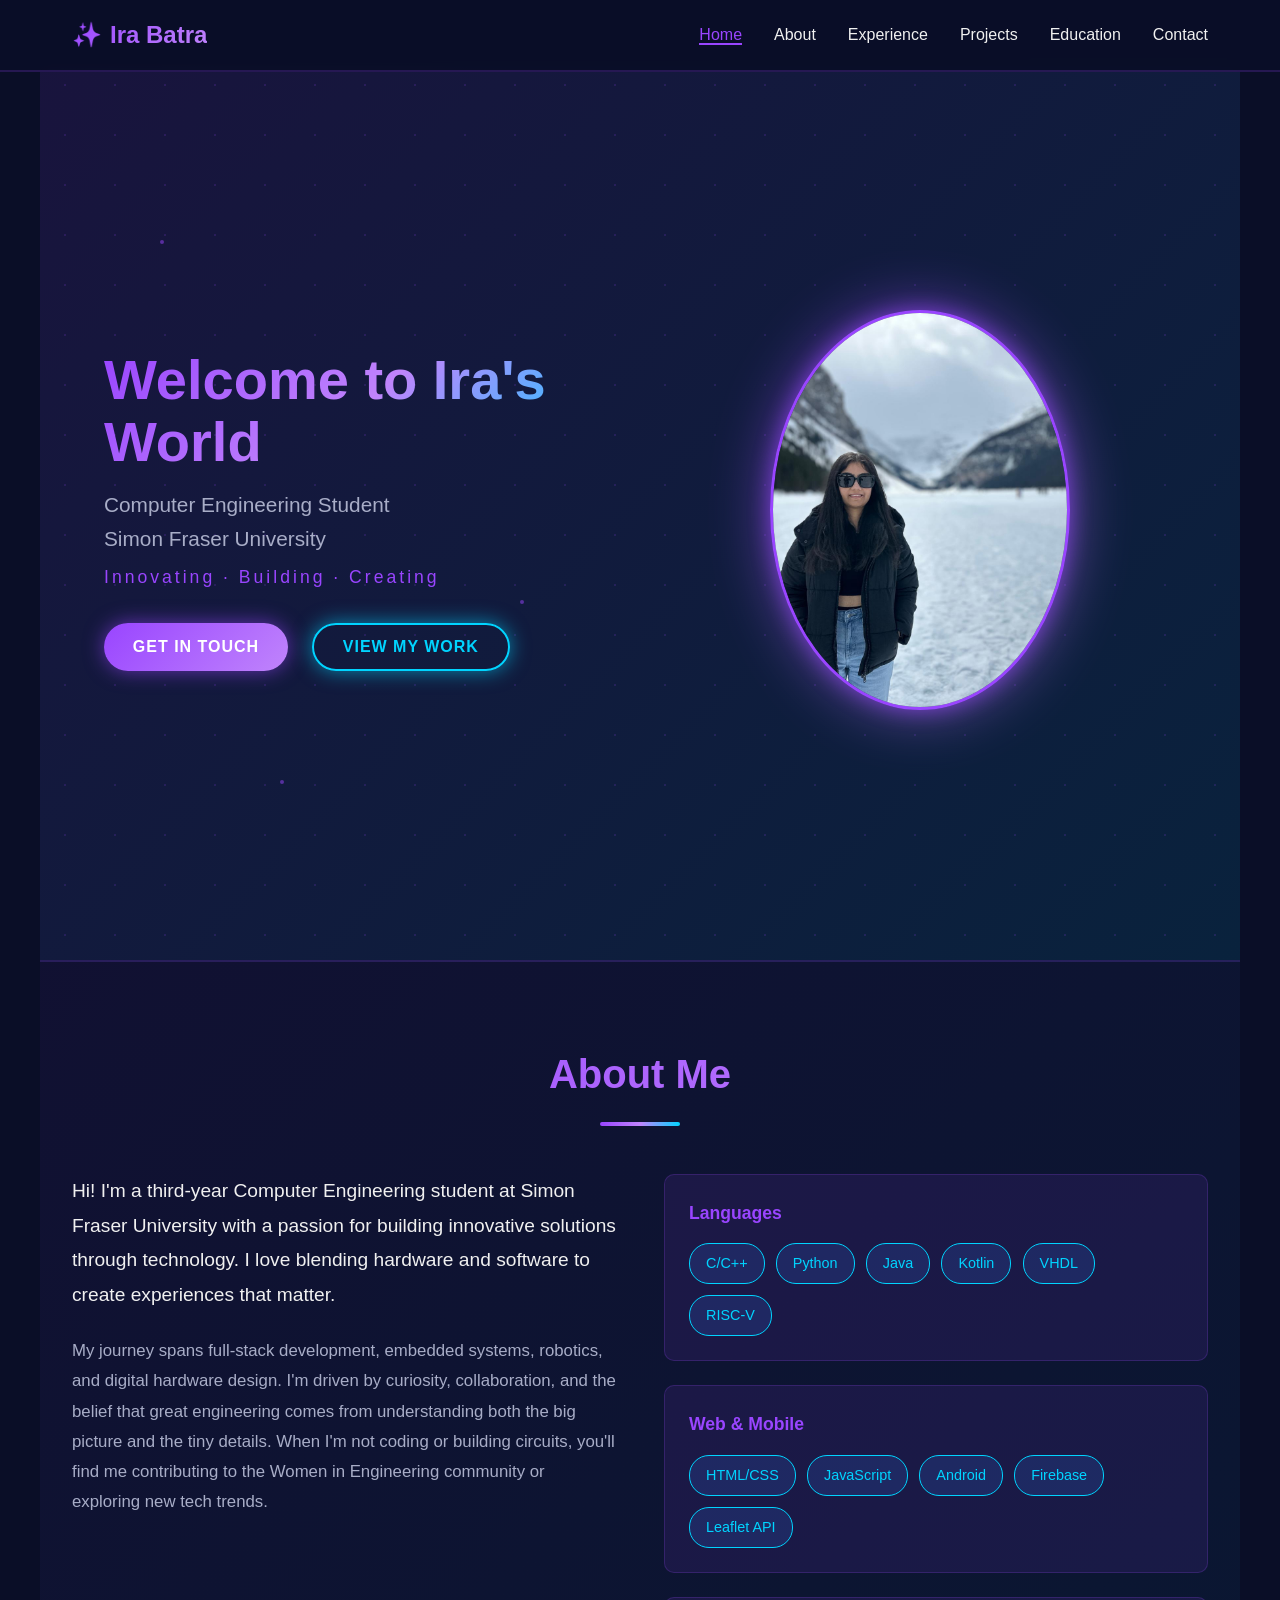
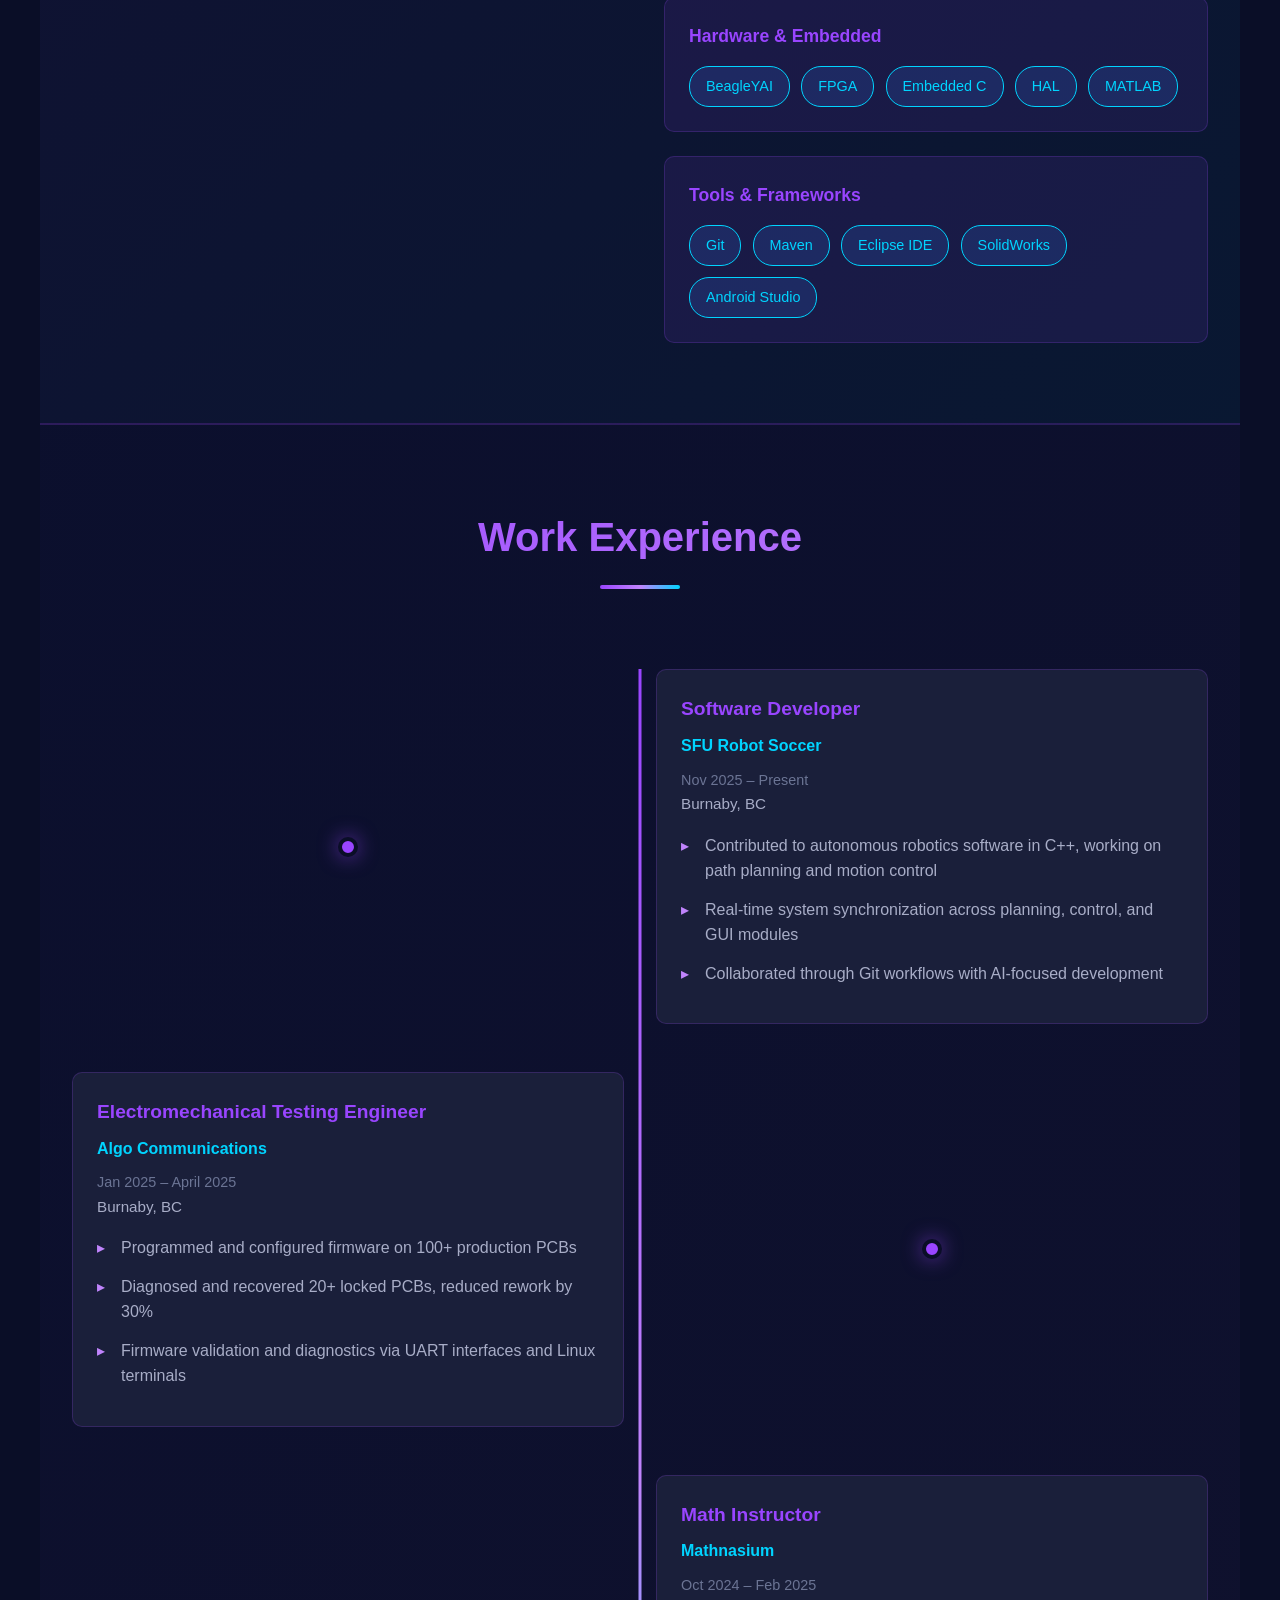
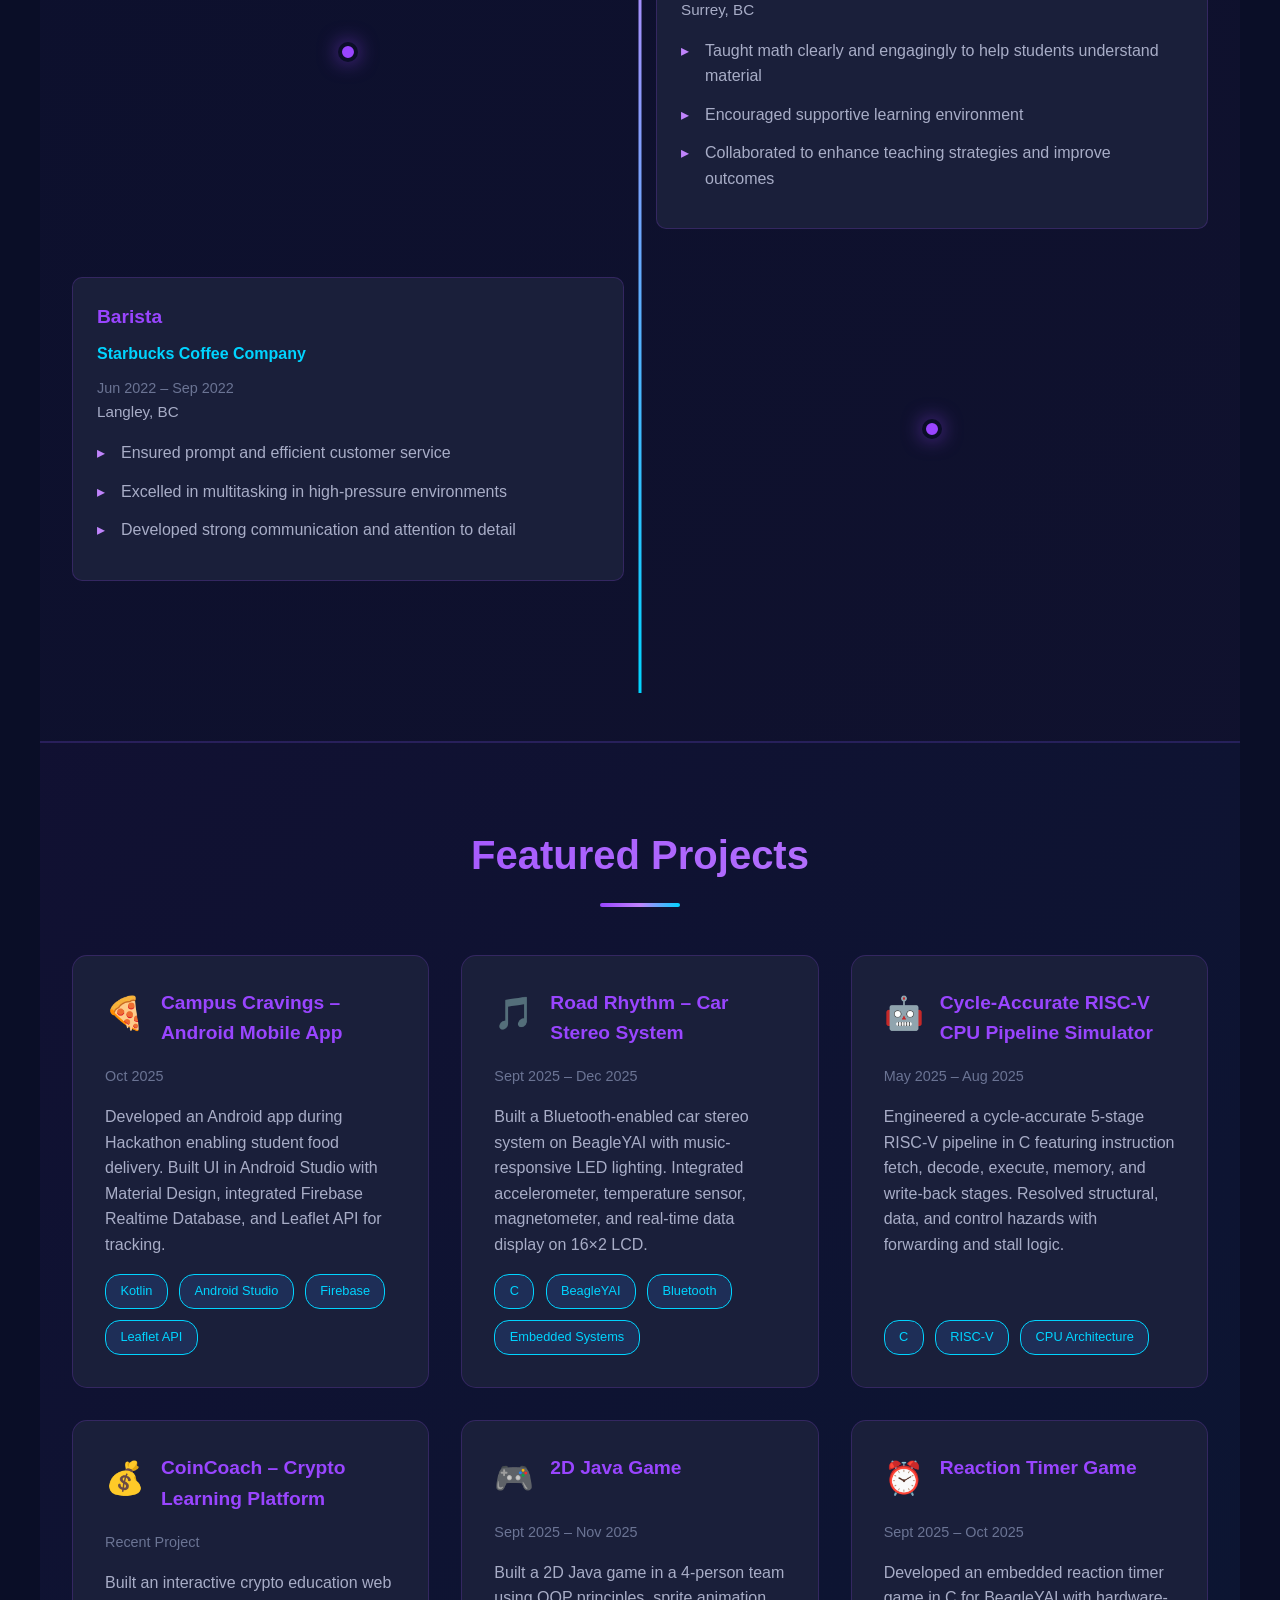
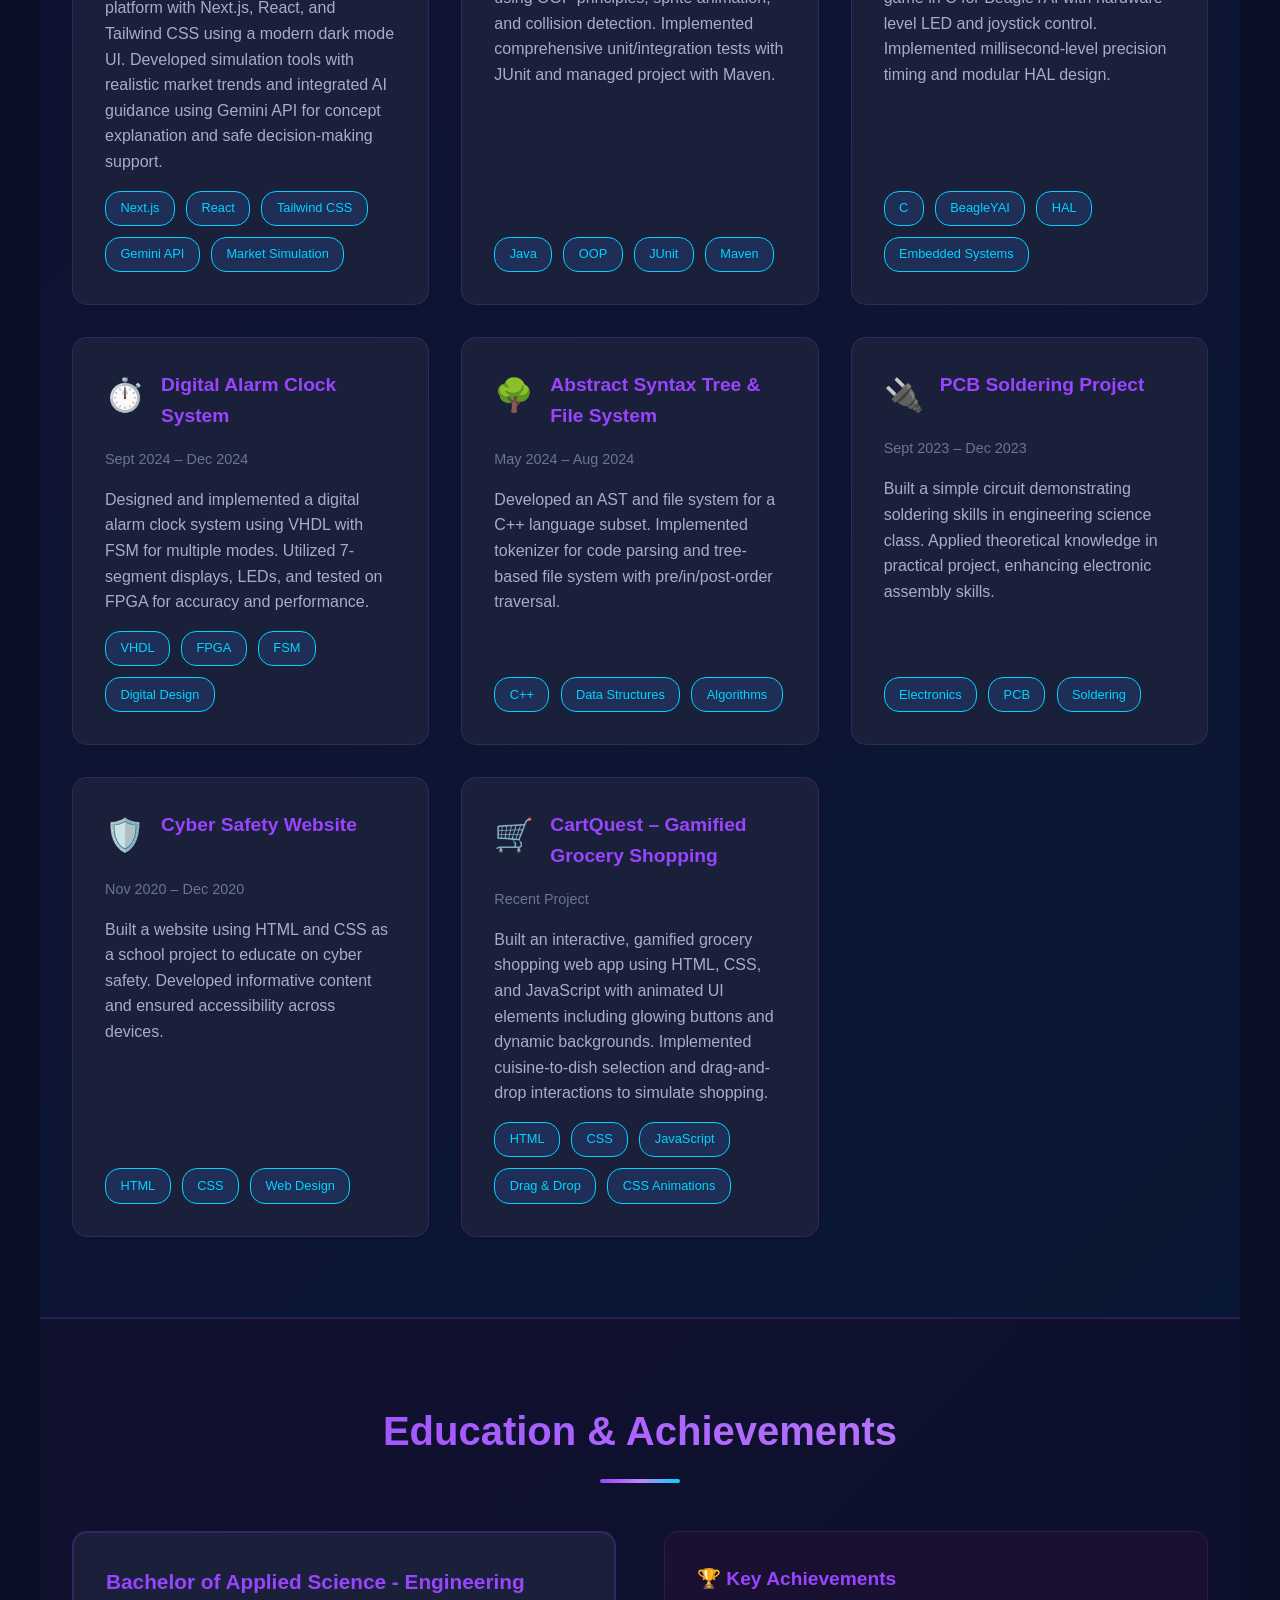
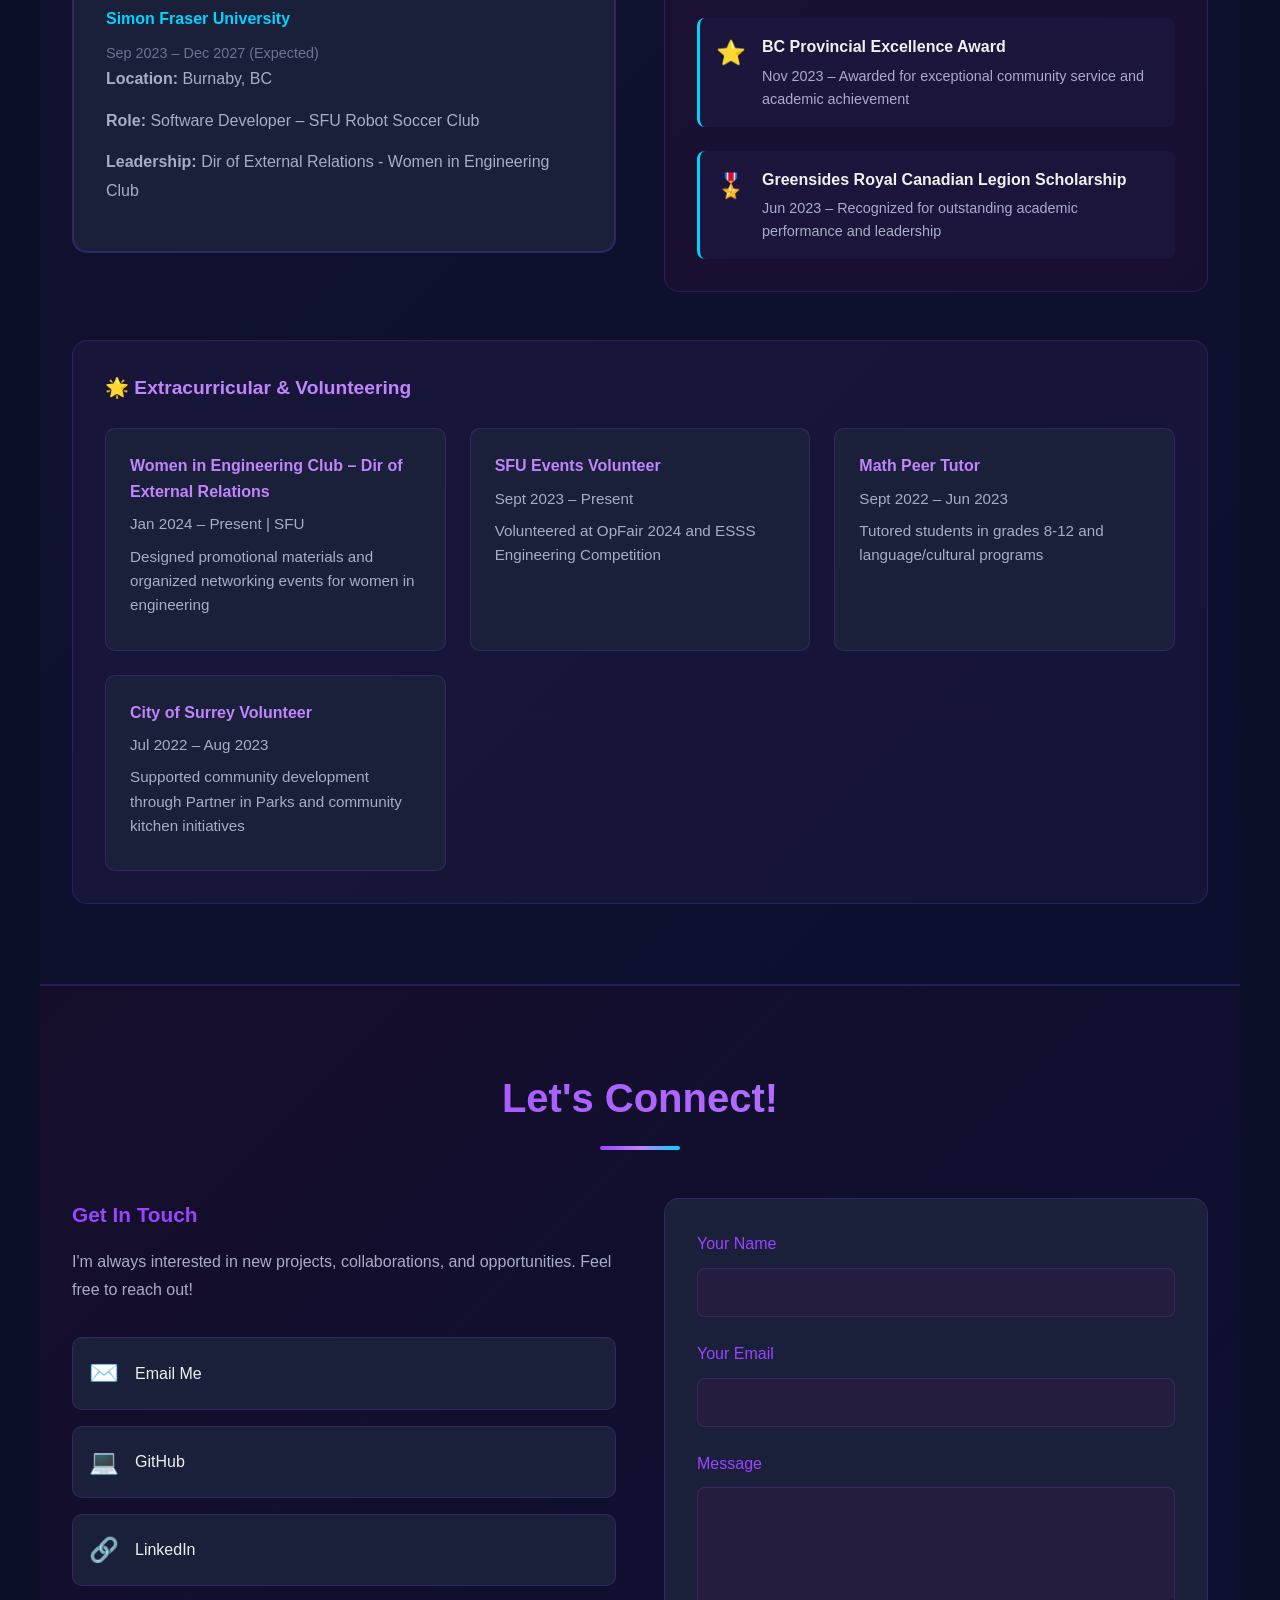
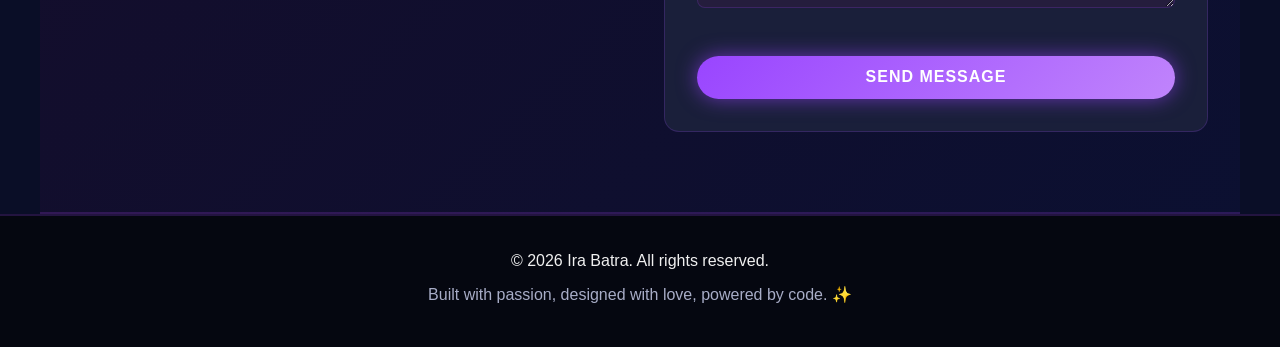
==== index.html @ 1ba850aa "updated website" ====
<!DOCTYPE html>
<html lang="en">
<head>
    <meta charset="UTF-8">
    <meta name="viewport" content="width=device-width, initial-scale=1.0">
    <title>Ira Batra - Computer Engineering Student</title>
    <link rel="stylesheet" href="css/style.css">
</head>
<body>
    <!-- Navigation -->
    <nav class="navbar">
        <div class="nav-container">
            <div class="nav-logo">
                <span class="logo-icon">✨</span>
                <span class="logo-text">Ira Batra</span>
            </div>
            <ul class="nav-menu">
                <li><a href="#home" class="nav-link">Home</a></li>
                <li><a href="#about" class="nav-link">About</a></li>
                <li><a href="#experience" class="nav-link">Experience</a></li>
                <li><a href="#projects" class="nav-link">Projects</a></li>
                <li><a href="#education" class="nav-link">Education</a></li>
                <li><a href="#contact" class="nav-link">Contact</a></li>
            </ul>
            <div class="hamburger">
                <span></span>
                <span></span>
                <span></span>
            </div>
        </div>
    </nav>

    <!-- Hero Section -->
    <section id="home" class="hero">
        <div class="hero-content">
            <div class="hero-text">
                <h1 class="glitch" data-text="">Welcome to Ira's World</h1>
                <p class="tagline">Computer Engineering Student <br>
                    Simon Fraser University
                </p>
                <p class="subtitle">Innovating · Building · Creating</p>
                <div class="hero-buttons">
                    <button class="btn btn-primary" onclick="document.getElementById('contact').scrollIntoView({behavior: 'smooth'})">
                        Get In Touch
                    </button>
                    <button class="btn btn-secondary" onclick="document.getElementById('projects').scrollIntoView({behavior: 'smooth'})">
                        View My Work
                    </button>
                </div>
            </div>
            <div class="hero-visual">
                <div class="profile-container">
                    <div class="profile-glow"></div>
                    <img src="profile.jpeg" alt="Ira's Profile" class="profile-pic">
                </div>
            </div>
        </div>
        <div class="floating-particles">
            <div class="particle"></div>
            <div class="particle"></div>
            <div class="particle"></div>
            <div class="particle"></div>
            <div class="particle"></div>
        </div>
    </section>

    <!-- About Section -->
    <section id="about" class="about">
        <div class="section-header">
            <h2>About Me</h2>
            <div class="header-line"></div>
        </div>
        <div class="about-content">
            <div class="about-text">
                <p class="about-intro">
                    Hi! I'm a third-year Computer Engineering student at Simon Fraser University with a passion for building innovative solutions through technology. I love blending hardware and software to create experiences that matter.
                </p>
                <p>
                    My journey spans full-stack development, embedded systems, robotics, and digital hardware design. I'm driven by curiosity, collaboration, and the belief that great engineering comes from understanding both the big picture and the tiny details. When I'm not coding or building circuits, you'll find me contributing to the Women in Engineering community or exploring new tech trends.
                </p>
            </div>
            <div class="skills-grid">
                <div class="skill-category">
                    <h3>Languages</h3>
                    <div class="skill-tags">
                        <span class="skill-tag">C/C++</span>
                        <span class="skill-tag">Python</span>
                        <span class="skill-tag">Java</span>
                        <span class="skill-tag">Kotlin</span>
                        <span class="skill-tag">VHDL</span>
                        <span class="skill-tag">RISC-V</span>
                    </div>
                </div>
                <div class="skill-category">
                    <h3>Web & Mobile</h3>
                    <div class="skill-tags">
                        <span class="skill-tag">HTML/CSS</span>
                        <span class="skill-tag">JavaScript</span>
                        <span class="skill-tag">Android</span>
                        <span class="skill-tag">Firebase</span>
                        <span class="skill-tag">Leaflet API</span>
                    </div>
                </div>
                <div class="skill-category">
                    <h3>Hardware & Embedded</h3>
                    <div class="skill-tags">
                        <span class="skill-tag">BeagleYAI</span>
                        <span class="skill-tag">FPGA</span>
                        <span class="skill-tag">Embedded C</span>
                        <span class="skill-tag">HAL</span>
                        <span class="skill-tag">MATLAB</span>
                    </div>
                </div>
                <div class="skill-category">
                    <h3>Tools & Frameworks</h3>
                    <div class="skill-tags">
                        <span class="skill-tag">Git</span>
                        <span class="skill-tag">Maven</span>
                        <span class="skill-tag">Eclipse IDE</span>
                        <span class="skill-tag">SolidWorks</span>
                        <span class="skill-tag">Android Studio</span>
                    </div>
                </div>
            </div>
        </div>
    </section>

    <!-- Experience Section -->
    <section id="experience" class="experience">
        <div class="section-header">
            <h2>Work Experience</h2>
            <div class="header-line"></div>
        </div>
        <div class="experience-timeline">
            <div class="timeline-item" data-year="2025">
                <div class="timeline-dot"></div>
                <div class="experience-card">
                    <div class="card-header">
                        <h3>Software Developer</h3>
                        <p class="company">SFU Robot Soccer</p>
                        <span class="date">Nov 2025 – Present</span>
                    </div>
                    <p class="location">Burnaby, BC</p>
                    <ul class="highlights">
                        <li>Contributed to autonomous robotics software in C++, working on path planning and motion control</li>
                        <li>Real-time system synchronization across planning, control, and GUI modules</li>
                        <li>Collaborated through Git workflows with AI-focused development</li>
                    </ul>
                </div>
            </div>

            <div class="timeline-item" data-year="2025">
                <div class="timeline-dot"></div>
                <div class="experience-card">
                    <div class="card-header">
                        <h3>Electromechanical Testing Engineer</h3>
                        <p class="company">Algo Communications</p>
                        <span class="date">Jan 2025 – April 2025</span>
                    </div>
                    <p class="location">Burnaby, BC</p>
                    <ul class="highlights">
                        <li>Programmed and configured firmware on 100+ production PCBs</li>
                        <li>Diagnosed and recovered 20+ locked PCBs, reduced rework by 30%</li>
                        <li>Firmware validation and diagnostics via UART interfaces and Linux terminals</li>
                    </ul>
                </div>
            </div>

            <div class="timeline-item" data-year="2024">
                <div class="timeline-dot"></div>
                <div class="experience-card">
                    <div class="card-header">
                        <h3>Math Instructor</h3>
                        <p class="company">Mathnasium</p>
                        <span class="date">Oct 2024 – Feb 2025</span>
                    </div>
                    <p class="location">Surrey, BC</p>
                    <ul class="highlights">
                        <li>Taught math clearly and engagingly to help students understand material</li>
                        <li>Encouraged supportive learning environment</li>
                        <li>Collaborated to enhance teaching strategies and improve outcomes</li>
                    </ul>
                </div>
            </div>

            <div class="timeline-item" data-year="2022">
                <div class="timeline-dot"></div>
                <div class="experience-card">
                    <div class="card-header">
                        <h3>Barista</h3>
                        <p class="company">Starbucks Coffee Company</p>
                        <span class="date">Jun 2022 – Sep 2022</span>
                    </div>
                    <p class="location">Langley, BC</p>
                    <ul class="highlights">
                        <li>Ensured prompt and efficient customer service</li>
                        <li>Excelled in multitasking in high-pressure environments</li>
                        <li>Developed strong communication and attention to detail</li>
                    </ul>
                </div>
            </div>
        </div>
    </section>

    <!-- Projects Section -->
    <section id="projects" class="projects">
        <div class="section-header">
            <h2>Featured Projects</h2>
            <div class="header-line"></div>
        </div>
        <div class="projects-grid">
              <div class="project-card">
                <div class="project-header">
                    <span class="project-icon">🍕</span>
                    <h3>Campus Cravings – Android Mobile App</h3>
                </div>
                <p class="project-date">Oct 2025</p>
                <p class="project-description">
                    Developed an Android app during Hackathon enabling student food delivery. Built UI in Android Studio with Material Design, integrated Firebase Realtime Database, and Leaflet API for tracking.
                </p>
                <div class="tech-stack">
                    <span>Kotlin</span>
                    <span>Android Studio</span>
                    <span>Firebase</span>
                    <span>Leaflet API</span>
                </div>
            </div>
             <div class="project-card">
                <div class="project-header">
                    <span class="project-icon">🎵</span>
                    <h3>Road Rhythm – Car Stereo System</h3>
                </div>
                <p class="project-date">Sept 2025 – Dec 2025</p>
                <p class="project-description">
                    Built a Bluetooth-enabled car stereo system on BeagleYAI with music-responsive LED lighting. Integrated accelerometer, temperature sensor, magnetometer, and real-time data display on 16×2 LCD.
                </p>
                <div class="tech-stack">
                    <span>C</span>
                    <span>BeagleYAI</span>
                    <span>Bluetooth</span>
                    <span>Embedded Systems</span>
                </div>
            </div>

            <div class="project-card">
                <div class="project-header">
                    <span class="project-icon">🤖</span>
                    <h3>Cycle-Accurate RISC-V CPU Pipeline Simulator</h3>
                </div>
                <p class="project-date">May 2025 – Aug 2025</p>
                <p class="project-description">
                    Engineered a cycle-accurate 5-stage RISC-V pipeline in C featuring instruction fetch, decode, execute, memory, and write-back stages. Resolved structural, data, and control hazards with forwarding and stall logic.
                </p>
                <div class="tech-stack">
                    <span>C</span>
                    <span>RISC-V</span>
                    <span>CPU Architecture</span>
                </div>
            </div>
            <div class="project-card">
                <div class="project-header">
                    <span class="project-icon">💰</span>
                    <h3>CoinCoach – Crypto Learning Platform</h3>
                </div>
                <p class="project-date">Recent Project</p>
                <p class="project-description">
                    Built an interactive crypto education web platform with Next.js, React, and Tailwind CSS using a modern dark mode UI. Developed simulation tools with realistic market trends and integrated AI guidance using Gemini API for concept explanation and safe decision-making support.
                </p>
                <div class="tech-stack">
                    <span>Next.js</span>
                    <span>React</span>
                    <span>Tailwind CSS</span>
                    <span>Gemini API</span>
                    <span>Market Simulation</span>
                </div>
            </div>

            <div class="project-card">
                <div class="project-header">
                    <span class="project-icon">🎮</span>
                    <h3>2D Java Game</h3>
                </div>
                <p class="project-date">Sept 2025 – Nov 2025</p>
                <p class="project-description">
                    Built a 2D Java game in a 4-person team using OOP principles, sprite animation, and collision detection. Implemented comprehensive unit/integration tests with JUnit and managed project with Maven.
                </p>
                <div class="tech-stack">
                    <span>Java</span>
                    <span>OOP</span>
                    <span>JUnit</span>
                    <span>Maven</span>
                </div>
            </div>

           

          

            <div class="project-card">
                <div class="project-header">
                    <span class="project-icon">⏰</span>
                    <h3>Reaction Timer Game</h3>
                </div>
                <p class="project-date">Sept 2025 – Oct 2025</p>
                <p class="project-description">
                    Developed an embedded reaction timer game in C for BeagleYAI with hardware-level LED and joystick control. Implemented millisecond-level precision timing and modular HAL design.
                </p>
                <div class="tech-stack">
                    <span>C</span>
                    <span>BeagleYAI</span>
                    <span>HAL</span>
                    <span>Embedded Systems</span>
                </div>
            </div>

            <div class="project-card">
                <div class="project-header">
                    <span class="project-icon">⏱️</span>
                    <h3>Digital Alarm Clock System</h3>
                </div>
                <p class="project-date">Sept 2024 – Dec 2024</p>
                <p class="project-description">
                    Designed and implemented a digital alarm clock system using VHDL with FSM for multiple modes. Utilized 7-segment displays, LEDs, and tested on FPGA for accuracy and performance.
                </p>
                <div class="tech-stack">
                    <span>VHDL</span>
                    <span>FPGA</span>
                    <span>FSM</span>
                    <span>Digital Design</span>
                </div>
            </div>

            <div class="project-card">
                <div class="project-header">
                    <span class="project-icon">🌳</span>
                    <h3>Abstract Syntax Tree & File System</h3>
                </div>
                <p class="project-date">May 2024 – Aug 2024</p>
                <p class="project-description">
                    Developed an AST and file system for a C++ language subset. Implemented tokenizer for code parsing and tree-based file system with pre/in/post-order traversal.
                </p>
                <div class="tech-stack">
                    <span>C++</span>
                    <span>Data Structures</span>
                    <span>Algorithms</span>
                </div>
            </div>

            <div class="project-card">
                <div class="project-header">
                    <span class="project-icon">🔌</span>
                    <h3>PCB Soldering Project</h3>
                </div>
                <p class="project-date">Sept 2023 – Dec 2023</p>
                <p class="project-description">
                    Built a simple circuit demonstrating soldering skills in engineering science class. Applied theoretical knowledge in practical project, enhancing electronic assembly skills.
                </p>
                <div class="tech-stack">
                    <span>Electronics</span>
                    <span>PCB</span>
                    <span>Soldering</span>
                </div>
            </div>

            <div class="project-card">
                <div class="project-header">
                    <span class="project-icon">🛡️</span>
                    <h3>Cyber Safety Website</h3>
                </div>
                <p class="project-date">Nov 2020 – Dec 2020</p>
                <p class="project-description">
                    Built a website using HTML and CSS as a school project to educate on cyber safety. Developed informative content and ensured accessibility across devices.
                </p>
                <div class="tech-stack">
                    <span>HTML</span>
                    <span>CSS</span>
                    <span>Web Design</span>
                </div>
            </div>

            

            <div class="project-card">
                <div class="project-header">
                    <span class="project-icon">🛒</span>
                    <h3>CartQuest – Gamified Grocery Shopping</h3>
                </div>
                <p class="project-date">Recent Project</p>
                <p class="project-description">
                    Built an interactive, gamified grocery shopping web app using HTML, CSS, and JavaScript with animated UI elements including glowing buttons and dynamic backgrounds. Implemented cuisine-to-dish selection and drag-and-drop interactions to simulate shopping.
                </p>
                <div class="tech-stack">
                    <span>HTML</span>
                    <span>CSS</span>
                    <span>JavaScript</span>
                    <span>Drag & Drop</span>
                    <span>CSS Animations</span>
                </div>
            </div>
        </div>
    </section>

    <!-- Education Section -->
    <section id="education" class="education">
        <div class="section-header">
            <h2>Education & Achievements</h2>
            <div class="header-line"></div>
        </div>
        <div class="education-container">
            <div class="education-main">
                <div class="education-card active">
                    <div class="edu-header">
                        <h3>Bachelor of Applied Science - Engineering</h3>
                        <p class="edu-school">Simon Fraser University</p>
                        <span class="edu-date">Sep 2023 – Dec 2027 (Expected)</span>
                    </div>
                    <div class="edu-details">
                        <p><strong>Location:</strong> Burnaby, BC</p>
                        <p><strong>Role:</strong> Software Developer – SFU Robot Soccer Club</p>
                        <p><strong>Leadership:</strong> Dir of External Relations - Women in Engineering Club</p>
                    </div>
                </div>
            </div>

            <div class="achievements">
                <h3>🏆 Key Achievements</h3>
                <div class="achievement-list">
                    <div class="achievement-item">
                        <span class="achievement-icon">⭐</span>
                        <div>
                            <h4>BC Provincial Excellence Award</h4>
                            <p>Nov 2023 – Awarded for exceptional community service and academic achievement</p>
                        </div>
                    </div>
                    <div class="achievement-item">
                        <span class="achievement-icon">🎖️</span>
                        <div>
                            <h4>Greensides Royal Canadian Legion Scholarship</h4>
                            <p>Jun 2023 – Recognized for outstanding academic performance and leadership</p>
                        </div>
                    </div>
                </div>
            </div>

            <div class="extracurricular">
                <h3>🌟 Extracurricular & Volunteering</h3>
                <div class="extracurricular-list">
                    <div class="extracurricular-item">
                        <h4>Women in Engineering Club – Dir of External Relations</h4>
                        <p>Jan 2024 – Present | SFU</p>
                        <p class="small-text">Designed promotional materials and organized networking events for women in engineering</p>
                    </div>
                    <div class="extracurricular-item">
                        <h4>SFU Events Volunteer</h4>
                        <p>Sept 2023 – Present</p>
                        <p class="small-text">Volunteered at OpFair 2024 and ESSS Engineering Competition</p>
                    </div>
                    <div class="extracurricular-item">
                        <h4>Math Peer Tutor</h4>
                        <p>Sept 2022 – Jun 2023</p>
                        <p class="small-text">Tutored students in grades 8-12 and language/cultural programs</p>
                    </div>
                    <div class="extracurricular-item">
                        <h4>City of Surrey Volunteer</h4>
                        <p>Jul 2022 – Aug 2023</p>
                        <p class="small-text">Supported community development through Partner in Parks and community kitchen initiatives</p>
                    </div>
                </div>
            </div>
        </div>
    </section>

    <!-- Contact Section -->
    <section id="contact" class="contact">
        <div class="section-header">
            <h2>Let's Connect!</h2>
            <div class="header-line"></div>
        </div>
        <div class="contact-container">
            <div class="contact-info">
                <h3>Get In Touch</h3>
                <p>I'm always interested in new projects, collaborations, and opportunities. Feel free to reach out!</p>
                <div class="contact-links-group">
                    <a href="mailto:your.email@example.com" class="contact-link">
                        <span class="link-icon">✉️</span>
                        <span>Email Me</span>
                    </a>
                    <a href="https://github.com" target="_blank" class="contact-link">
                        <span class="link-icon">💻</span>
                        <span>GitHub</span>
                    </a>
                    <a href="https://linkedin.com" target="_blank" class="contact-link">
                        <span class="link-icon">🔗</span>
                        <span>LinkedIn</span>
                    </a>
                </div>
            </div>

            <form class="contact-form" id="contactForm">
                <div class="form-group">
                    <label for="name">Your Name</label>
                    <input type="text" id="name" name="name" required>
                    <div class="input-glow"></div>
                </div>

                <div class="form-group">
                    <label for="email">Your Email</label>
                    <input type="email" id="email" name="email" required>
                    <div class="input-glow"></div>
                </div>

                <div class="form-group">
                    <label for="message">Message</label>
                    <textarea id="message" name="message" rows="5" required></textarea>
                    <div class="input-glow"></div>
                </div>

                <button type="submit" class="btn btn-primary btn-submit">Send Message</button>
            </form>
        </div>
    </section>

    <!-- Footer -->
    <footer class="footer">
        <div class="footer-content">
            <p>&copy; 2026 Ira Batra. All rights reserved.</p>
            <p>Built with passion, designed with love, powered by code. ✨</p>
        </div>
    </footer>

    <!-- Scroll to Top Button -->
    <button class="scroll-to-top" onclick="scrollToTop()">↑</button>

    <script src="js/script.js"></script>
</body>
</html>
---- css/style.css ----
:root {
    --primary-color: #9945ff;
    --secondary-color: #7c3aed;
    --tertiary-color: #00d4ff;
    --accent-pink: #9945ff;
    --accent-purple: #c084fc;
    --accent-blue: #00d4ff;
    --dark-bg: #0a0e27;
    --darker-bg: #050710;
    --card-bg: #1a1f3a;
    --text-primary: #f0f0f0;
    --text-secondary: #a8adc7;
    --text-muted: #6b7494;
    --border-color: rgba(153, 69, 255, 0.2);
    --glow-pink: 0 0 20px rgba(153, 69, 255, 0.6);
    --glow-purple: 0 0 20px rgba(192, 132, 252, 0.5);
    --glow-blue: 0 0 20px rgba(0, 212, 255, 0.6);
    --transition: all 0.3s cubic-bezier(0.4, 0, 0.2, 1);
}

* {
    margin: 0;
    padding: 0;
    box-sizing: border-box;
}

html {
    scroll-behavior: smooth;
}

body {
    font-family: 'Segoe UI', Tahoma, Geneva, Verdana, sans-serif;
    background: var(--dark-bg);
    color: var(--text-primary);
    line-height: 1.6;
    overflow-x: hidden;
}

/* ==================== NAVBAR ==================== */
.navbar {
    position: fixed;
    top: 0;
    width: 100%;
    background: rgba(10, 14, 39, 0.95);
    backdrop-filter: blur(10px);
    border-bottom: 2px solid var(--border-color);
    z-index: 1000;
    padding: 1rem 0;
}

.nav-container {
    max-width: 1200px;
    margin: 0 auto;
    display: flex;
    justify-content: space-between;
    align-items: center;
    padding: 0 2rem;
}

.nav-logo {
    display: flex;
    align-items: center;
    gap: 0.5rem;
    font-size: 1.5rem;
    font-weight: bold;
    background: linear-gradient(135deg, var(--accent-pink), var(--accent-purple));
    -webkit-background-clip: text;
    -webkit-text-fill-color: transparent;
    background-clip: text;
}

.logo-icon {
    display: inline-block;
    animation: rotate 3s linear infinite;
}

.nav-menu {
    display: flex;
    list-style: none;
    gap: 2rem;
}

.nav-link {
    color: var(--text-primary);
    text-decoration: none;
    font-weight: 500;
    position: relative;
    transition: var(--transition);
}

.nav-link::after {
    content: '';
    position: absolute;
    bottom: -5px;
    left: 0;
    width: 0;
    height: 2px;
    background: linear-gradient(90deg, var(--accent-pink), var(--accent-purple));
    transition: var(--transition);
}

.nav-link:hover::after {
    width: 100%;
}

.nav-link:hover {
    color: var(--accent-pink);
}

.hamburger {
    display: none;
    flex-direction: column;
    cursor: pointer;
    gap: 0.5rem;
}

.hamburger span {
    width: 25px;
    height: 3px;
    background: var(--accent-pink);
    border-radius: 2px;
    transition: var(--transition);
}

/* ==================== HERO SECTION ==================== */
.hero {
    min-height: 100vh;
    display: flex;
    align-items: center;
    justify-content: center;
    margin-top: 60px;
    position: relative;
    overflow: hidden;
    background: linear-gradient(135deg, rgba(153, 69, 255, 0.1), rgba(0, 212, 255, 0.1));
}

.hero::before {
    content: '';
    position: absolute;
    width: 200%;
    height: 200%;
    background: radial-gradient(circle, rgba(153, 69, 255, 0.15) 1px, transparent 1px);
    background-size: 50px 50px;
    animation: moveBackground 20s linear infinite;
    pointer-events: none;
}

@keyframes moveBackground {
    0% { transform: translate(0, 0); }
    100% { transform: translate(50px, 50px); }
}

.hero-content {
    display: grid;
    grid-template-columns: 1fr 1fr;
    gap: 3rem;
    align-items: center;
    max-width: 1200px;
    margin: 0 auto;
    padding: 0 2rem;
    position: relative;
    z-index: 1;
}

.hero-text h1 {
    font-size: 3.5rem;
    font-weight: 900;
    margin-bottom: 1rem;
    background: linear-gradient(135deg, var(--accent-pink), var(--accent-purple), var(--accent-blue));
    -webkit-background-clip: text;
    -webkit-text-fill-color: transparent;
    background-clip: text;
    line-height: 1.1;
}

.tagline {
    font-size: 1.3rem;
    color: var(--text-secondary);
    margin-bottom: 0.5rem;
    font-weight: 500;
}

.subtitle {
    font-size: 1.1rem;
    color: var(--accent-pink);
    letter-spacing: 3px;
    margin-bottom: 2rem;
}

.hero-buttons {
    display: flex;
    gap: 1.5rem;
    flex-wrap: wrap;
}

.profile-container {
    position: relative;
    width: 300px;
    height: 400px;
    margin: 0 auto;
}

.profile-glow {
    position: absolute;
    width: 100%;
    height: 100%;
    background: linear-gradient(135deg, var(--accent-pink), var(--accent-purple));
    border-radius: 50%;
    filter: blur(30px);
    opacity: 0.6;
    animation: glow-pulse 3s ease-in-out infinite;
    z-index: -1;
}

@keyframes glow-pulse {
    0%, 100% { transform: scale(1); opacity: 0.6; }
    50% { transform: scale(1.1); opacity: 0.8; }
}

.profile-pic {
    width: 100%;
    height: 100%;
    object-fit: cover;
    border-radius: 50%;
    border: 3px solid var(--accent-pink);
    box-shadow: var(--glow-pink);
    transition: var(--transition);
}

.profile-pic:hover {
    border-color: var(--accent-purple);
    box-shadow: var(--glow-purple);
    transform: scale(1.05);
}

.floating-particles {
    position: absolute;
    width: 100%;
    height: 100%;
    pointer-events: none;
}

.particle {
    position: absolute;
    width: 4px;
    height: 4px;
    background: var(--accent-pink);
    border-radius: 50%;
    animation: float 15s infinite;
    opacity: 0.5;
}

.particle:nth-child(1) { top: 20%; left: 10%; animation-delay: 0s; }
.particle:nth-child(2) { top: 50%; left: 80%; animation-delay: 2s; }
.particle:nth-child(3) { top: 80%; left: 20%; animation-delay: 4s; }
.particle:nth-child(4) { top: 30%; left: 70%; animation-delay: 6s; }
.particle:nth-child(5) { top: 60%; left: 40%; animation-delay: 8s; }

@keyframes float {
    0%, 100% { transform: translateY(0) translateX(0); opacity: 0.5; }
    25% { transform: translateY(-30px) translateX(20px); opacity: 0.8; }
    50% { transform: translateY(-60px) translateX(-20px); opacity: 0.5; }
    75% { transform: translateY(-30px) translateX(30px); opacity: 0.8; }
}

/* ==================== BUTTONS ==================== */
.btn {
    padding: 0.8rem 1.8rem;
    border: none;
    border-radius: 50px;
    font-weight: 600;
    font-size: 1rem;
    cursor: pointer;
    transition: var(--transition);
    position: relative;
    overflow: hidden;
    text-transform: uppercase;
    letter-spacing: 1px;
}

.btn-primary {
    background: linear-gradient(135deg, var(--accent-pink), var(--accent-purple));
    color: white;
    box-shadow: var(--glow-pink);
}

.btn-primary:hover {
    transform: translateY(-3px);
    box-shadow: var(--glow-pink), 0 10px 30px rgba(255, 0, 110, 0.4);
}

.btn-secondary {
    background: transparent;
    color: var(--accent-blue);
    border: 2px solid var(--accent-blue);
    box-shadow: var(--glow-blue);
}

.btn-secondary:hover {
    background: rgba(58, 134, 255, 0.1);
    transform: translateY(-3px);
}

.btn-submit {
    width: 100%;
    margin-top: 1rem;
}

/* ==================== GLITCH EFFECT ==================== */
.glitch {
    position: relative;
    display: inline-block;
}

.glitch::before,
.glitch::after {
    content: attr(data-text);
    position: absolute;
    left: 0;
    top: 0;
    width: 100%;
    height: 100%;
}

.glitch::before {
    animation: glitch 2s infinite;
    color: var(--accent-blue);
    z-index: -1;
    text-shadow: -2px 0 var(--accent-pink);
}

.glitch::after {
    animation: glitch 2s infinite reverse;
    color: var(--accent-purple);
    z-index: -2;
    text-shadow: 2px 0 var(--accent-blue);
}

@keyframes glitch {
    0% { clip-path: inset(0 0 0 0); }
    20% { clip-path: inset(10% 0 60% 0); }
    40% { clip-path: inset(40% 0 10% 0); }
    60% { clip-path: inset(20% 0 40% 0); }
    80% { clip-path: inset(50% 0 20% 0); }
    100% { clip-path: inset(0 0 0 0); }
}

/* ==================== SECTIONS ==================== */
section {
    padding: 5rem 2rem;
    max-width: 1200px;
    margin: 0 auto;
}

.section-header {
    text-align: center;
    margin-bottom: 3rem;
}

.section-header h2 {
    font-size: 2.5rem;
    background: linear-gradient(135deg, var(--accent-pink), var(--accent-purple));
    -webkit-background-clip: text;
    -webkit-text-fill-color: transparent;
    background-clip: text;
    margin-bottom: 1rem;
}

.header-line {
    width: 80px;
    height: 4px;
    background: linear-gradient(90deg, var(--accent-pink), var(--accent-purple), var(--accent-blue));
    margin: 0 auto;
    border-radius: 2px;
    animation: expandLine 0.8s ease-out;
}

@keyframes expandLine {
    from { width: 0; }
    to { width: 80px; }
}

/* ==================== ABOUT SECTION ==================== */
.about {
    background: linear-gradient(135deg, rgba(153, 69, 255, 0.05), rgba(0, 212, 255, 0.05));
    border-top: 2px solid var(--border-color);
    border-bottom: 2px solid var(--border-color);
}

.about-content {
    display: grid;
    grid-template-columns: 1fr 1fr;
    gap: 3rem;
    align-items: start;
}

.about-text {
    color: var(--text-secondary);
    font-size: 1.05rem;
    line-height: 1.8;
}

.about-intro {
    font-size: 1.2rem;
    color: var(--text-primary);
    margin-bottom: 1.5rem;
    font-weight: 500;
}

.skills-grid {
    display: grid;
    gap: 1.5rem;
}

.skill-category {
    padding: 1.5rem;
    background: rgba(153, 69, 255, 0.1);
    border: 1px solid var(--border-color);
    border-radius: 10px;
    transition: var(--transition);
}

.skill-category:hover {
    background: rgba(153, 69, 255, 0.2);
    border-color: var(--accent-pink);
    box-shadow: var(--glow-pink);
}

.skill-category h3 {
    color: var(--accent-pink);
    margin-bottom: 1rem;
    font-size: 1.1rem;
}

.skill-tags {
    display: flex;
    flex-wrap: wrap;
    gap: 0.7rem;
}

.skill-tag {
    display: inline-block;
    padding: 0.5rem 1rem;
    background: rgba(58, 134, 255, 0.15);
    border: 1px solid var(--accent-blue);
    color: var(--accent-blue);
    border-radius: 20px;
    font-size: 0.9rem;
    transition: var(--transition);
}

.skill-tag:hover {
    background: rgba(58, 134, 255, 0.3);
    box-shadow: var(--glow-blue);
    transform: translateY(-2px);
}

/* ==================== EXPERIENCE SECTION ==================== */
.experience {
    background: linear-gradient(135deg, rgba(51, 56, 236, 0.03), rgba(195, 125, 255, 0.03));
}

.experience-timeline {
    position: relative;
    padding: 2rem 0;
}

.experience-timeline::before {
    content: '';
    position: absolute;
    left: 50%;
    transform: translateX(-50%);
    width: 3px;
    height: 100%;
    background: linear-gradient(180deg, var(--accent-pink), var(--accent-purple), var(--accent-blue));
}

.timeline-item {
    margin-bottom: 3rem;
    display: grid;
    grid-template-columns: 1fr 1fr;
    gap: 2rem;
    align-items: center;
}

.timeline-item:nth-child(even) {
    direction: rtl;
}

.timeline-item:nth-child(even) .experience-card {
    direction: ltr;
}

.timeline-dot {
    width: 20px;
    height: 20px;
    background: var(--accent-pink);
    border: 4px solid var(--dark-bg);
    border-radius: 50%;
    margin: 0 auto;
    box-shadow: var(--glow-pink);
    transition: var(--transition);
}

.timeline-item:hover .timeline-dot {
    width: 28px;
    height: 28px;
    box-shadow: var(--glow-pink), 0 0 30px rgba(153, 69, 255, 0.6);
}

.experience-card {
    padding: 1.5rem;
    background: var(--card-bg);
    border: 1px solid var(--border-color);
    border-radius: 10px;
    transition: var(--transition);
}

.experience-card:hover {
    border-color: var(--accent-pink);
    box-shadow: var(--glow-pink);
    transform: translateY(-5px);
}

.card-header h3 {
    color: var(--accent-pink);
    font-size: 1.2rem;
    margin-bottom: 0.5rem;
}

.company {
    color: var(--accent-blue);
    font-weight: 600;
    margin-bottom: 0.5rem;
}

.date {
    color: var(--text-muted);
    font-size: 0.9rem;
}

.location {
    color: var(--text-secondary);
    font-size: 0.95rem;
    margin-bottom: 1rem;
}

.highlights {
    list-style: none;
    color: var(--text-secondary);
}

.highlights li {
    margin-bottom: 0.8rem;
    padding-left: 1.5rem;
    position: relative;
}

.highlights li::before {
    content: '▸';
    color: var(--accent-purple);
    position: absolute;
    left: 0;
}

/* ==================== PROJECTS SECTION ==================== */
.projects {
    background: linear-gradient(135deg, rgba(153, 69, 255, 0.05), rgba(0, 212, 255, 0.05));
    border-top: 2px solid var(--border-color);
    border-bottom: 2px solid var(--border-color);
}

.projects-grid {
    display: grid;
    grid-template-columns: repeat(auto-fit, minmax(300px, 1fr));
    gap: 2rem;
}

.project-card {
    padding: 2rem;
    background: var(--card-bg);
    border: 1px solid var(--border-color);
    border-radius: 15px;
    transition: var(--transition);
    position: relative;
    overflow: hidden;
    display: flex;
    flex-direction: column;
}

.project-card::before {
    content: '';
    position: absolute;
    top: -50%;
    right: -50%;
    width: 100%;
    height: 100%;
    background: linear-gradient(135deg, rgba(153, 69, 255, 0.1), rgba(0, 212, 255, 0.1));
    opacity: 0;
    transition: var(--transition);
    z-index: 0;
}

.project-card:hover::before {
    opacity: 1;
}

.project-card:hover {
    border-color: var(--accent-pink);
    box-shadow: var(--glow-pink);
    transform: translateY(-8px);
}

.project-header {
    display: flex;
    gap: 1rem;
    margin-bottom: 1rem;
    align-items: flex-start;
    position: relative;
    z-index: 1;
}

.project-icon {
    font-size: 2rem;
}

.project-header h3 {
    color: var(--accent-pink);
    font-size: 1.2rem;
}

.project-date {
    color: var(--text-muted);
    font-size: 0.9rem;
    position: relative;
    z-index: 1;
}

.project-description {
    color: var(--text-secondary);
    margin: 1rem 0;
    position: relative;
    z-index: 1;
}

.tech-stack {
    display: flex;
    flex-wrap: wrap;
    gap: 0.7rem;
    margin-top: auto;
    position: relative;
    z-index: 1;
}

.tech-stack span {
    padding: 0.4rem 0.9rem;
    background: rgba(58, 134, 255, 0.15);
    border: 1px solid var(--accent-blue);
    color: var(--accent-blue);
    border-radius: 15px;
    font-size: 0.8rem;
    transition: var(--transition);
}

.tech-stack span:hover {
    background: rgba(58, 134, 255, 0.3);
    box-shadow: var(--glow-blue);
    transform: scale(1.05);
}

/* ==================== EDUCATION SECTION ==================== */
.education {
    background: linear-gradient(135deg, rgba(195, 125, 255, 0.03), rgba(51, 56, 236, 0.03));
}

.education-container {
    display: grid;
    grid-template-columns: 1fr 1fr;
    gap: 3rem;
}

.education-card {
    padding: 2rem;
    background: var(--card-bg);
    border: 2px solid var(--border-color);
    border-radius: 15px;
    transition: var(--transition);
}

.education-card:hover {
    border-color: var(--accent-purple);
    box-shadow: var(--glow-purple);
}

.edu-header h3 {
    color: var(--accent-pink);
    font-size: 1.3rem;
    margin-bottom: 0.5rem;
}

.edu-school {
    color: var(--accent-blue);
    font-weight: 600;
    margin-bottom: 0.5rem;
}

.edu-date {
    color: var(--text-muted);
    font-size: 0.9rem;
    margin-bottom: 1rem;
}

.edu-details {
    color: var(--text-secondary);
    line-height: 1.8;
}

.edu-details p {
    margin-bottom: 0.8rem;
}

.achievements {
    padding: 2rem;
    background: rgba(255, 0, 110, 0.05);
    border: 1px solid var(--border-color);
    border-radius: 15px;
}

.achievements h3 {
    color: var(--accent-pink);
    margin-bottom: 1.5rem;
    font-size: 1.2rem;
}

.achievement-list {
    display: grid;
    gap: 1.5rem;
}

.achievement-item {
    display: flex;
    gap: 1rem;
    align-items: flex-start;
    padding: 1rem;
    background: rgba(58, 134, 255, 0.05);
    border-left: 3px solid var(--accent-blue);
    border-radius: 8px;
    transition: var(--transition);
}

.achievement-item:hover {
    background: rgba(58, 134, 255, 0.1);
    transform: translateX(5px);
}

.achievement-icon {
    font-size: 1.5rem;
    min-width: 30px;
}

.achievement-item h4 {
    color: var(--text-primary);
    margin-bottom: 0.3rem;
}

.achievement-item p {
    color: var(--text-secondary);
    font-size: 0.9rem;
}

.extracurricular {
    padding: 2rem;
    background: rgba(195, 125, 255, 0.05);
    border: 1px solid var(--border-color);
    border-radius: 15px;
    grid-column: 1 / -1;
}

.extracurricular h3 {
    color: var(--accent-purple);
    margin-bottom: 1.5rem;
    font-size: 1.2rem;
}

.extracurricular-list {
    display: grid;
    grid-template-columns: repeat(auto-fit, minmax(250px, 1fr));
    gap: 1.5rem;
}

.extracurricular-item {
    padding: 1.5rem;
    background: var(--card-bg);
    border: 1px solid var(--border-color);
    border-radius: 10px;
    transition: var(--transition);
}

.extracurricular-item:hover {
    border-color: var(--accent-purple);
    box-shadow: var(--glow-purple);
    transform: translateY(-3px);
}

.extracurricular-item h4 {
    color: var(--accent-purple);
    margin-bottom: 0.5rem;
}

.extracurricular-item p {
    color: var(--text-secondary);
    margin-bottom: 0.5rem;
    font-size: 0.95rem;
}

.small-text {
    color: var(--text-muted);
    font-size: 0.85rem;
}

/* ==================== CONTACT SECTION ==================== */
.contact {
    background: linear-gradient(135deg, rgba(255, 0, 110, 0.05), rgba(51, 56, 236, 0.05));
    border-top: 2px solid var(--border-color);
    border-bottom: 2px solid var(--border-color);
}

.contact-container {
    display: grid;
    grid-template-columns: 1fr 1fr;
    gap: 3rem;
    align-items: start;
}

.contact-info h3 {
    color: var(--accent-pink);
    font-size: 1.3rem;
    margin-bottom: 1rem;
}

.contact-info p {
    color: var(--text-secondary);
    margin-bottom: 2rem;
    line-height: 1.8;
}

.contact-links-group {
    display: flex;
    flex-direction: column;
    gap: 1rem;
}

.contact-link {
    display: flex;
    align-items: center;
    gap: 1rem;
    padding: 1rem;
    background: var(--card-bg);
    border: 1px solid var(--border-color);
    border-radius: 10px;
    color: var(--text-primary);
    text-decoration: none;
    transition: var(--transition);
}

.contact-link:hover {
    border-color: var(--accent-pink);
    box-shadow: var(--glow-pink);
    transform: translateX(5px);
}

.link-icon {
    font-size: 1.5rem;
}

.contact-form {
    background: var(--card-bg);
    padding: 2rem;
    border: 1px solid var(--border-color);
    border-radius: 15px;
}

.form-group {
    margin-bottom: 1.5rem;
    position: relative;
}

.form-group label {
    display: block;
    color: var(--accent-pink);
    margin-bottom: 0.7rem;
    font-weight: 500;
}

.form-group input,
.form-group textarea {
    width: 100%;
    padding: 0.9rem;
    background: rgba(255, 0, 110, 0.05);
    border: 1px solid var(--border-color);
    border-radius: 8px;
    color: var(--text-primary);
    font-size: 1rem;
    transition: var(--transition);
    font-family: inherit;
}

.form-group input::placeholder,
.form-group textarea::placeholder {
    color: var(--text-muted);
}

.form-group input:focus,
.form-group textarea:focus {
    outline: none;
    border-color: var(--accent-pink);
    box-shadow: var(--glow-pink);
    background: rgba(255, 0, 110, 0.1);
}

.input-glow {
    position: absolute;
    bottom: 0;
    left: 0;
    width: 0;
    height: 2px;
    background: linear-gradient(90deg, var(--accent-pink), var(--accent-purple));
    transition: var(--transition);
}

.form-group input:focus ~ .input-glow,
.form-group textarea:focus ~ .input-glow {
    width: 100%;
}

/* ==================== FOOTER ==================== */
.footer {
    background: var(--darker-bg);
    border-top: 2px solid var(--border-color);
    padding: 2rem;
    text-align: center;
}

.footer-content p {
    color: var(--text-secondary);
    margin-bottom: 0.5rem;
}

.footer-content p:first-child {
    color: var(--text-primary);
    font-weight: 500;
}

/* ==================== SCROLL TO TOP ==================== */
.scroll-to-top {
    position: fixed;
    bottom: 2rem;
    right: 2rem;
    width: 50px;
    height: 50px;
    background: linear-gradient(135deg, var(--accent-pink), var(--accent-purple));
    border: none;
    border-radius: 50%;
    color: white;
    font-size: 1.5rem;
    cursor: pointer;
    display: none;
    align-items: center;
    justify-content: center;
    z-index: 999;
    transition: var(--transition);
    box-shadow: var(--glow-pink);
}

.scroll-to-top:hover {
    transform: translateY(-5px);
    box-shadow: var(--glow-pink), 0 10px 30px rgba(255, 0, 110, 0.4);
}

.scroll-to-top.show {
    display: flex;
}

/* ==================== ANIMATIONS ==================== */
@keyframes rotate {
    from { transform: rotate(0deg); }
    to { transform: rotate(360deg); }
}

@keyframes slideInFromLeft {
    from {
        opacity: 0;
        transform: translateX(-50px);
    }
    to {
        opacity: 1;
        transform: translateX(0);
    }
}

@keyframes slideInFromRight {
    from {
        opacity: 0;
        transform: translateX(50px);
    }
    to {
        opacity: 1;
        transform: translateX(0);
    }
}

@keyframes fadeInUp {
    from {
        opacity: 0;
        transform: translateY(30px);
    }
    to {
        opacity: 1;
        transform: translateY(0);
    }
}

/* ==================== RESPONSIVE DESIGN ==================== */
@media (max-width: 768px) {
    .hamburger {
        display: flex;
    }

    .nav-menu {
        display: none;
    }

    .hero-content {
        grid-template-columns: 1fr;
    }

    .hero-text h1 {
        font-size: 2.5rem;
    }

    .profile-container {
        width: 250px;
        height: 300px;
    }

    .about-content,
    .contact-container,
    .education-container {
        grid-template-columns: 1fr;
    }

    .experience-timeline::before {
        left: 20px;
    }

    .timeline-item {
        grid-template-columns: 1fr;
        margin-left: 50px;
    }

    .timeline-item:nth-child(even) {
        direction: ltr;
    }

    .timeline-dot {
        margin-left: -36px;
    }

    .section-header h2 {
        font-size: 1.8rem;
    }

    .projects-grid {
        grid-template-columns: 1fr;
    }

    section {
        padding: 3rem 1.5rem;
    }
}

@media (max-width: 480px) {
    .hero-text h1 {
        font-size: 1.8rem;
    }

    .tagline {
        font-size: 1rem;
    }

    .hero-buttons {
        flex-direction: column;
    }

    .btn {
        width: 100%;
        text-align: center;
    }

    .profile-container {
        width: 200px;
        height: 250px;
    }

    .section-header h2 {
        font-size: 1.5rem;
    }

    .skill-tags {
        flex-direction: column;
    }

    .skill-tag {
        width: 100%;
    }

    .nav-container {
        padding: 0 1rem;
    }

    .hero-content {
        padding: 0 1rem;
    }

    section {
        padding: 2rem 1rem;
    }

    .scroll-to-top {
        bottom: 1rem;
        right: 1rem;
        width: 45px;
        height: 45px;
    }
}

/* ==================== ANIMATIONS ON SCROLL ==================== */
.fade-in {
    animation: fadeInUp 0.6s ease-out forwards;
    opacity: 0;
}

.slide-in-left {
    animation: slideInFromLeft 0.6s ease-out forwards;
    opacity: 0;
}

.slide-in-right {
    animation: slideInFromRight 0.6s ease-out forwards;
    opacity: 0;
}
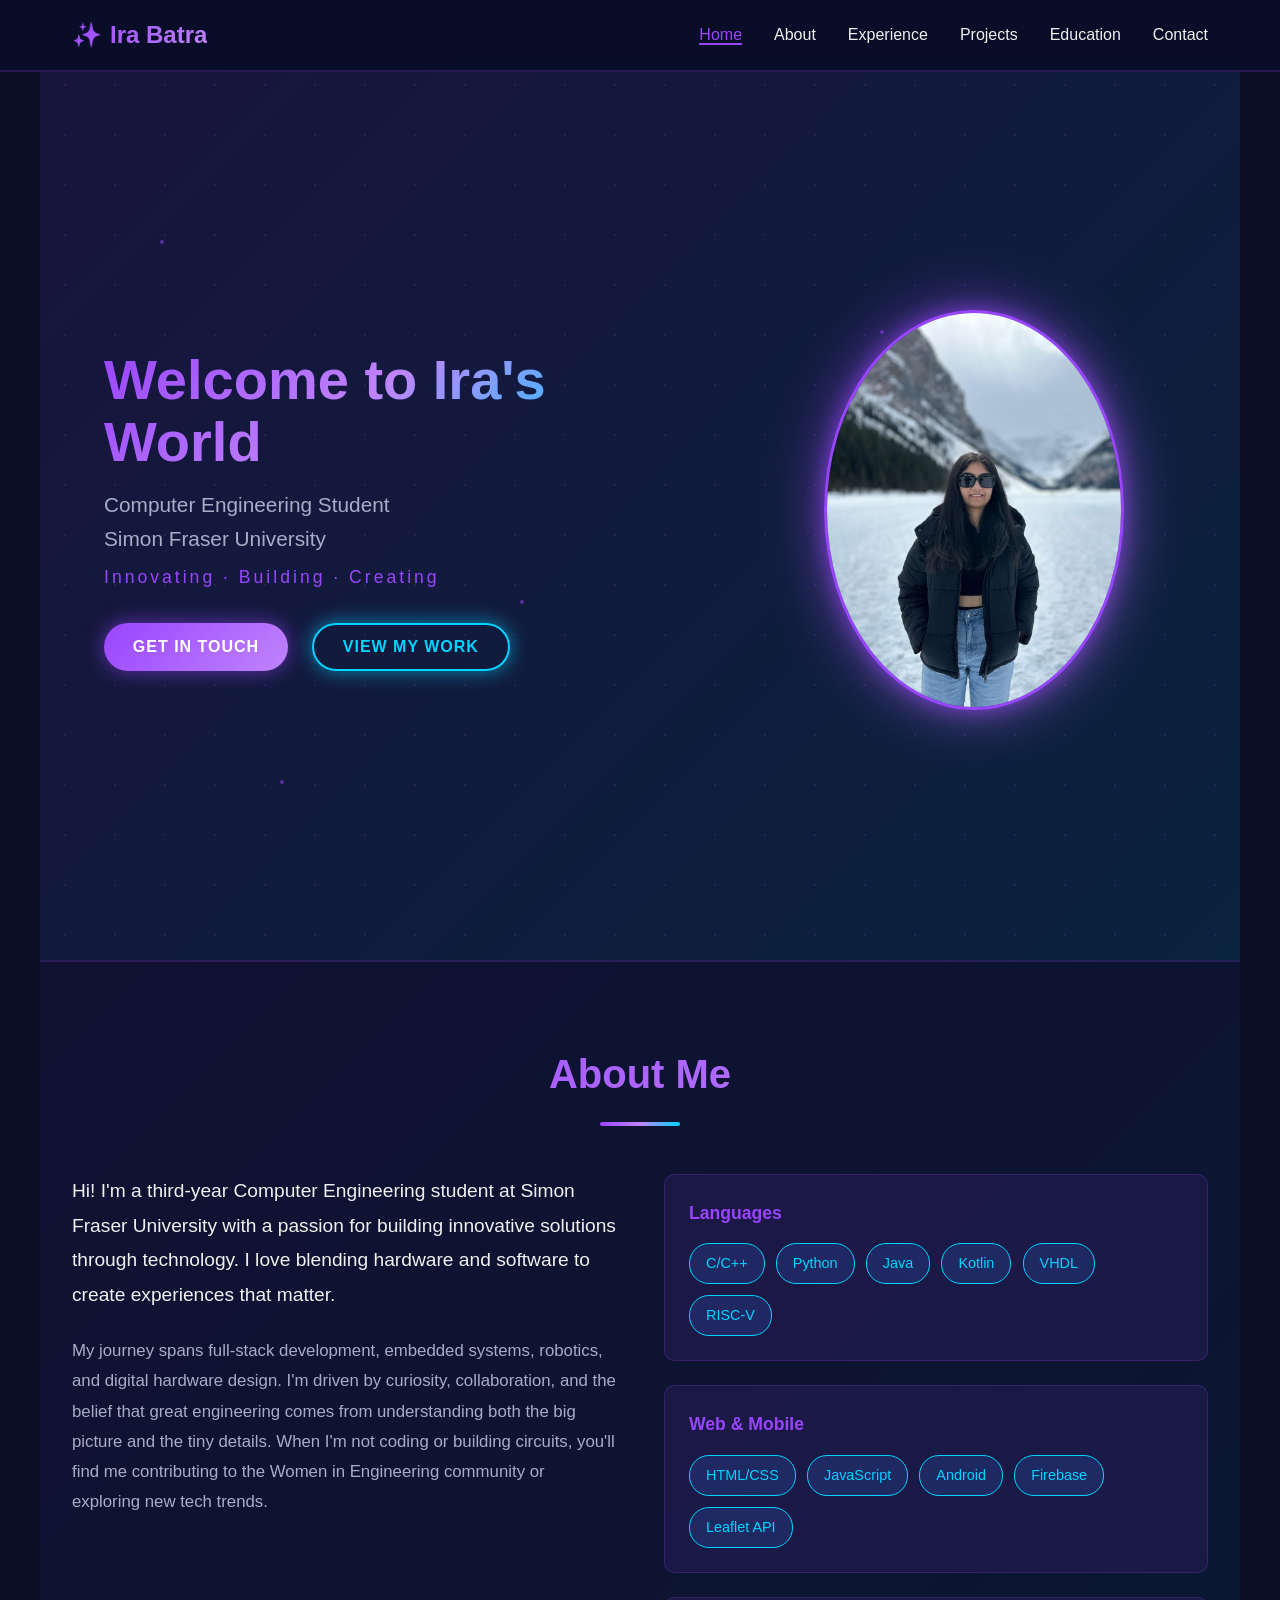
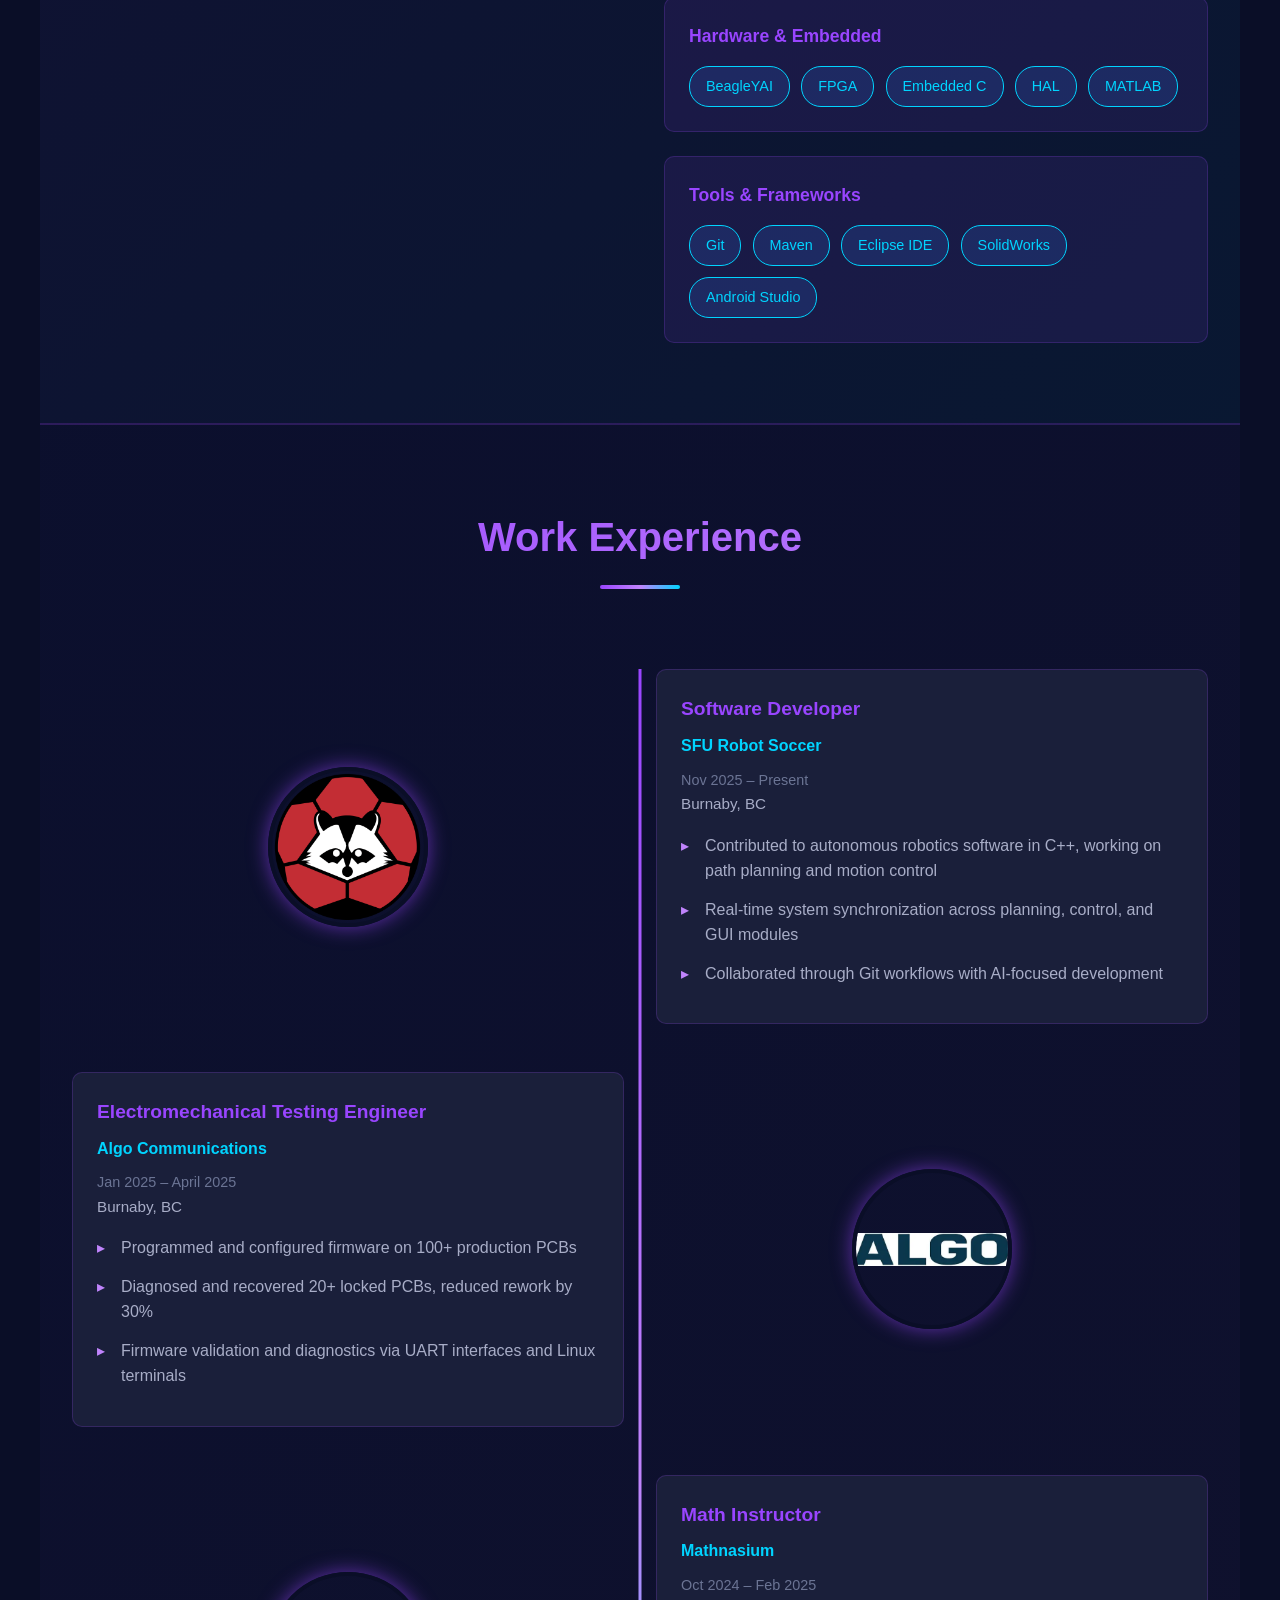
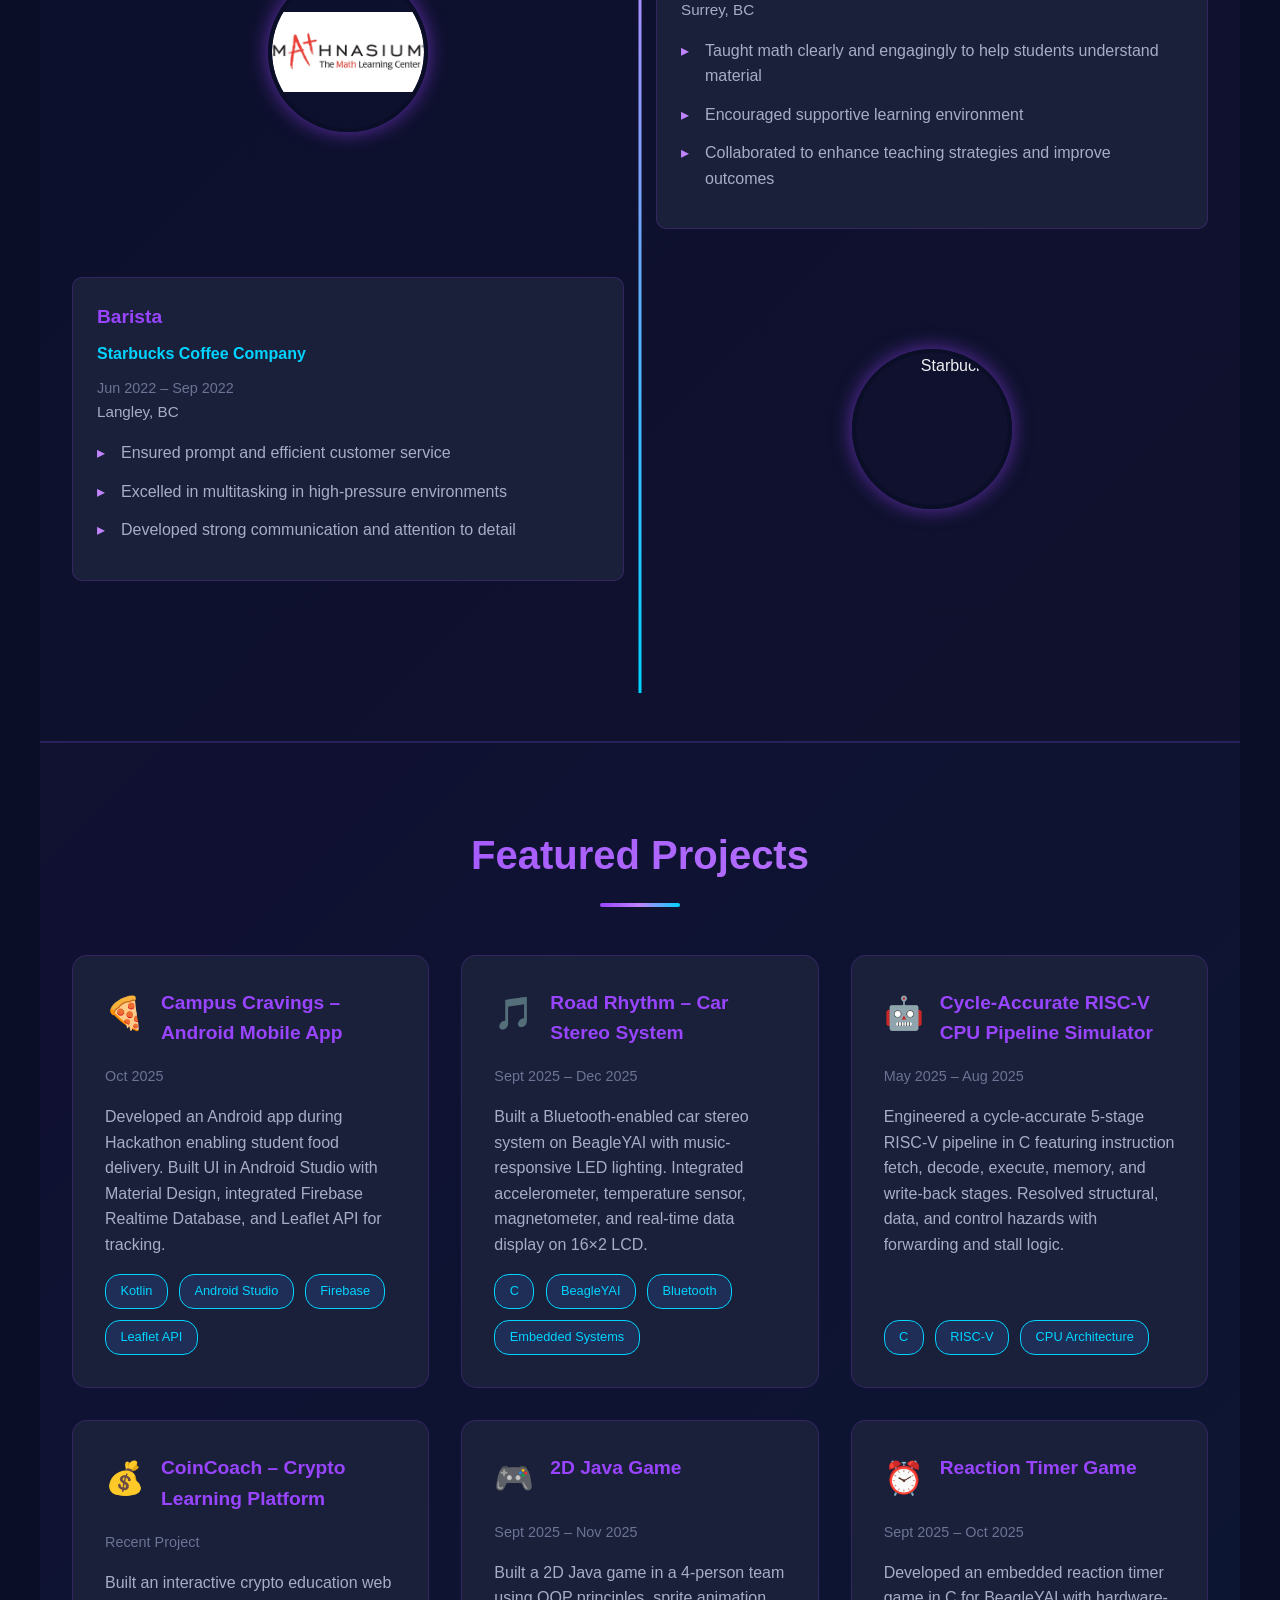
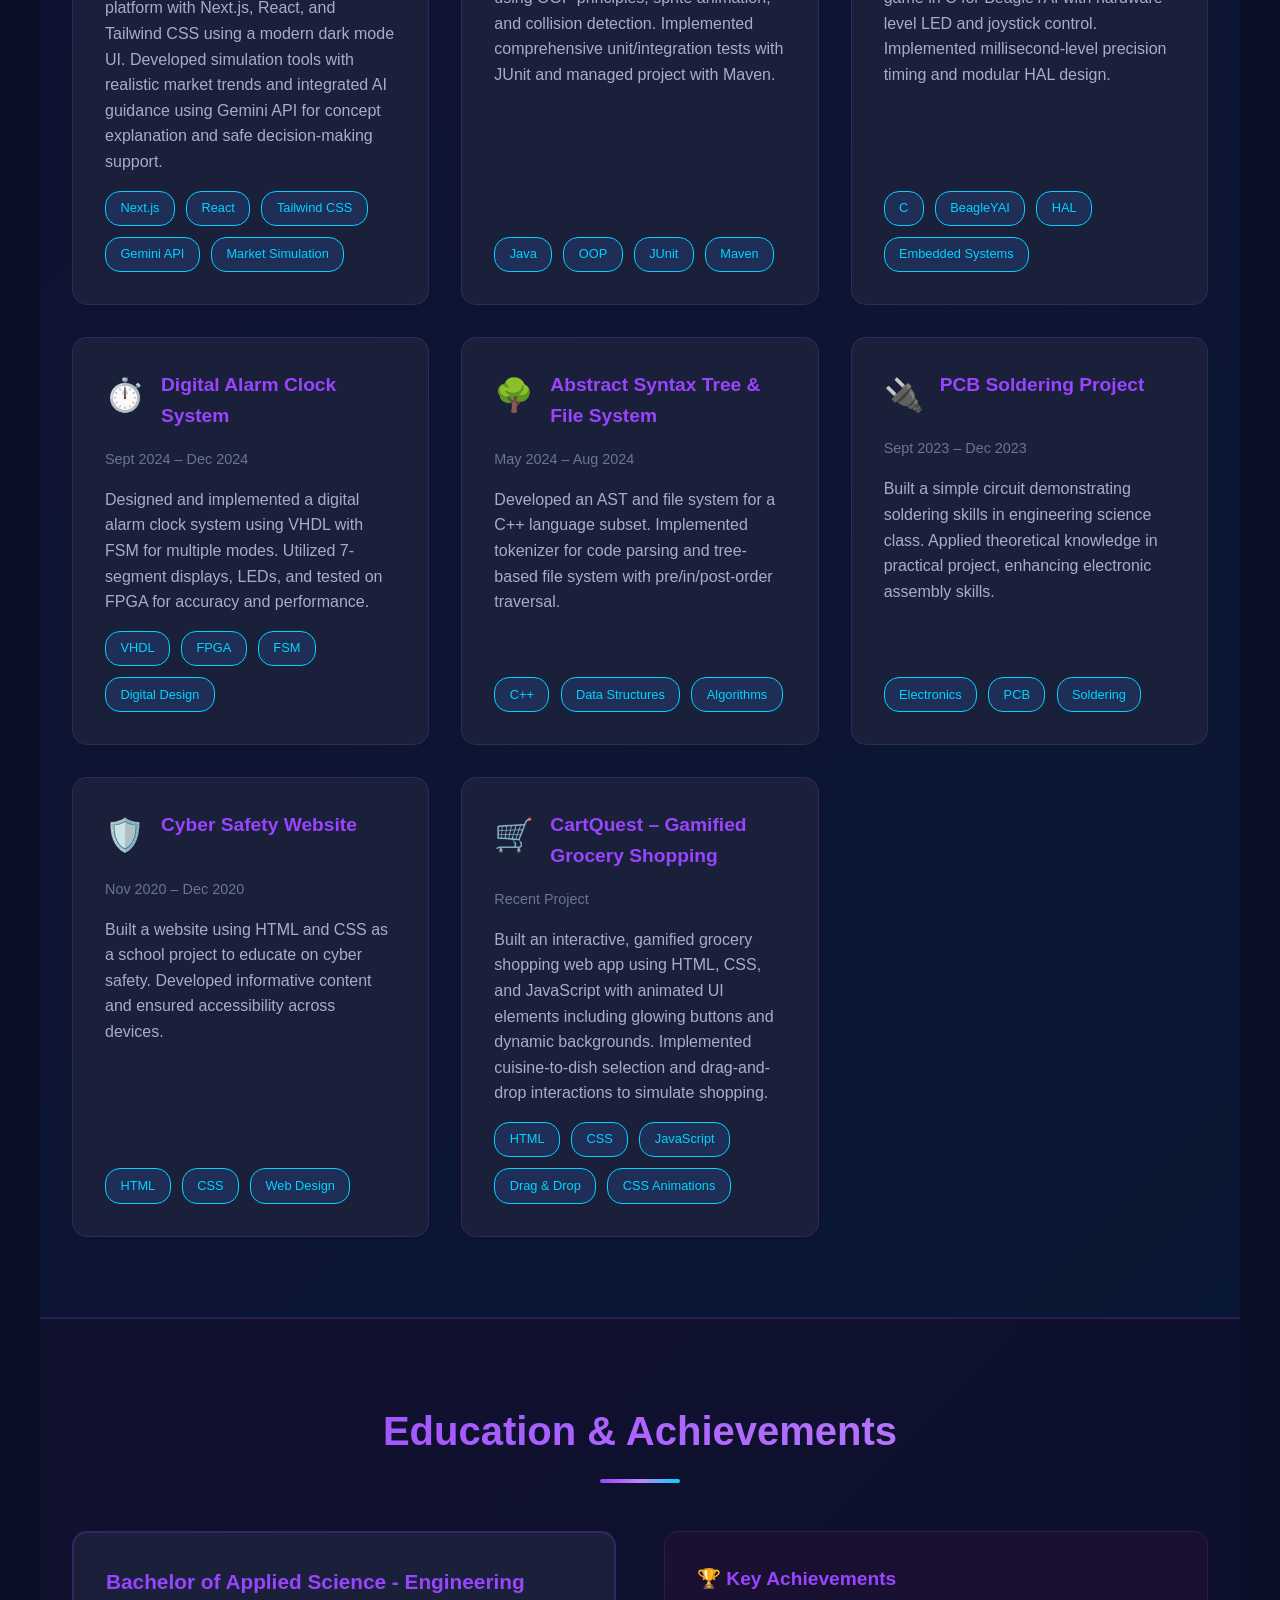
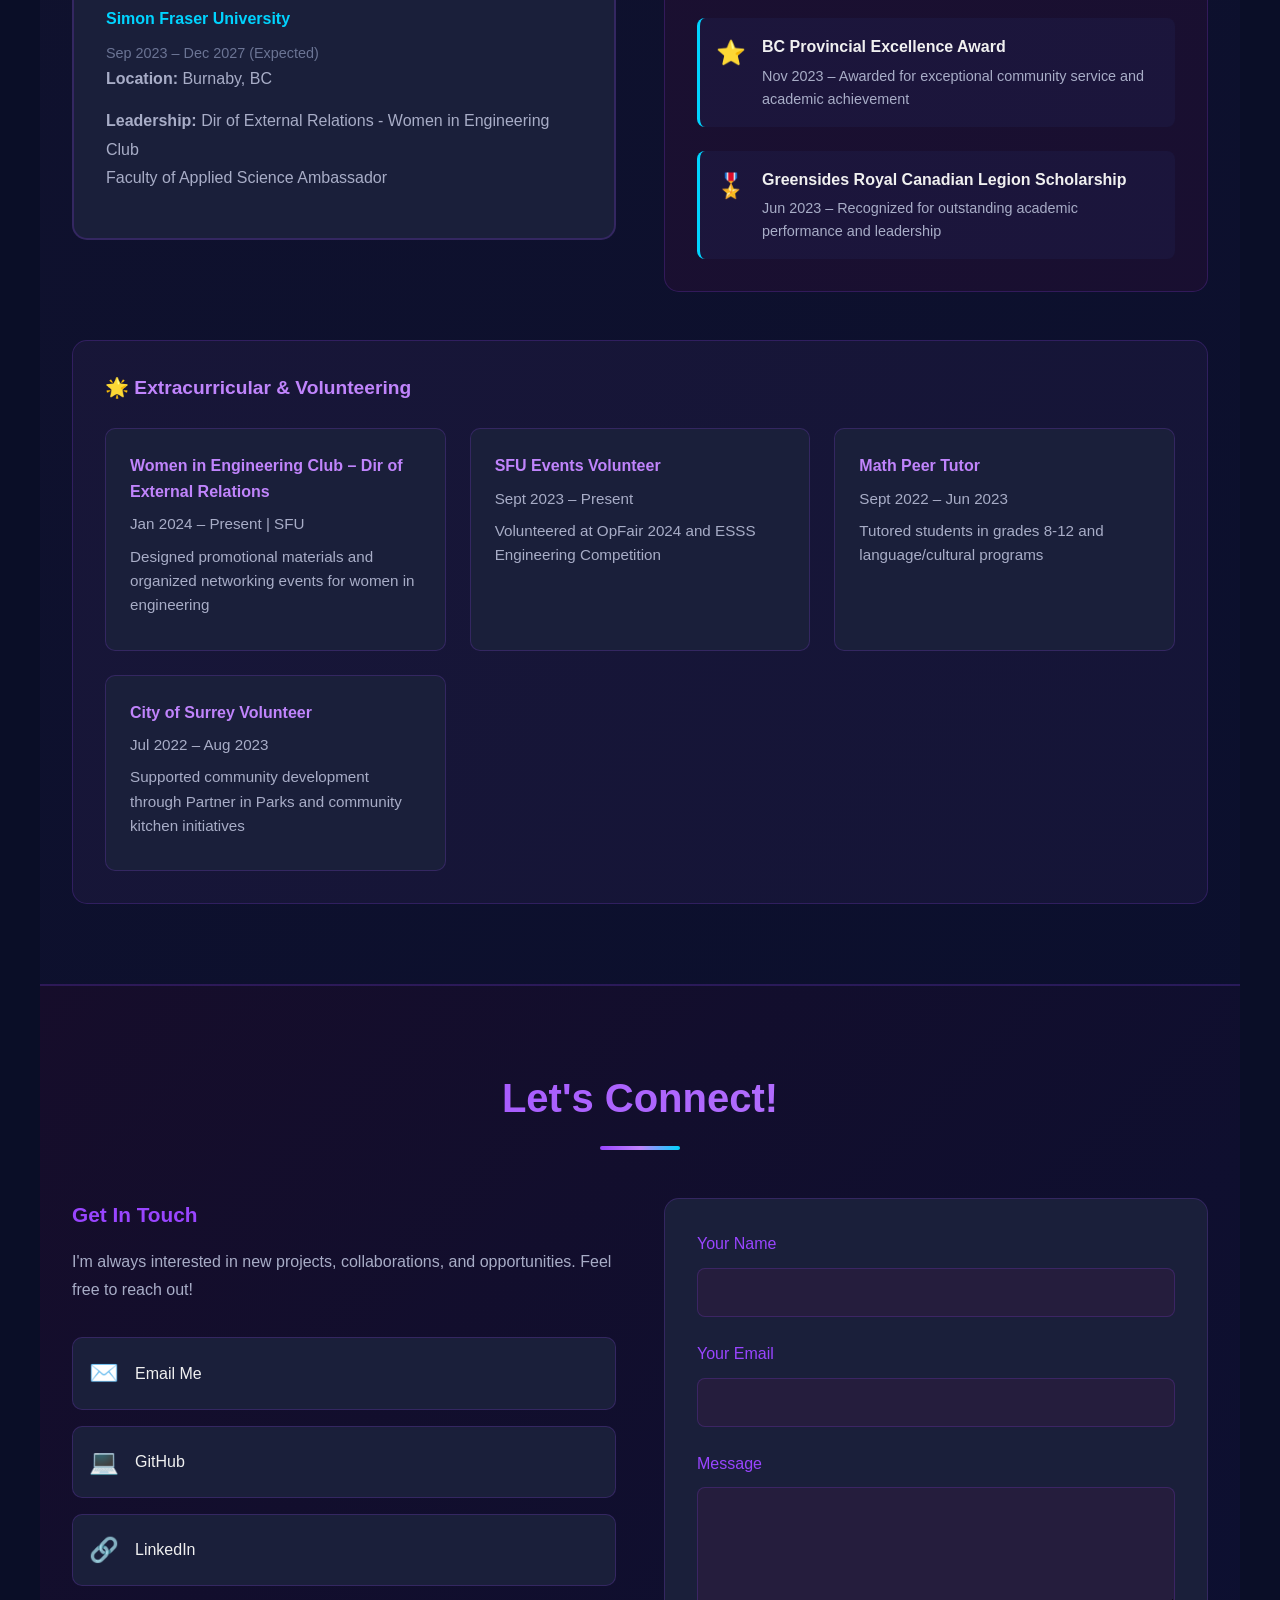
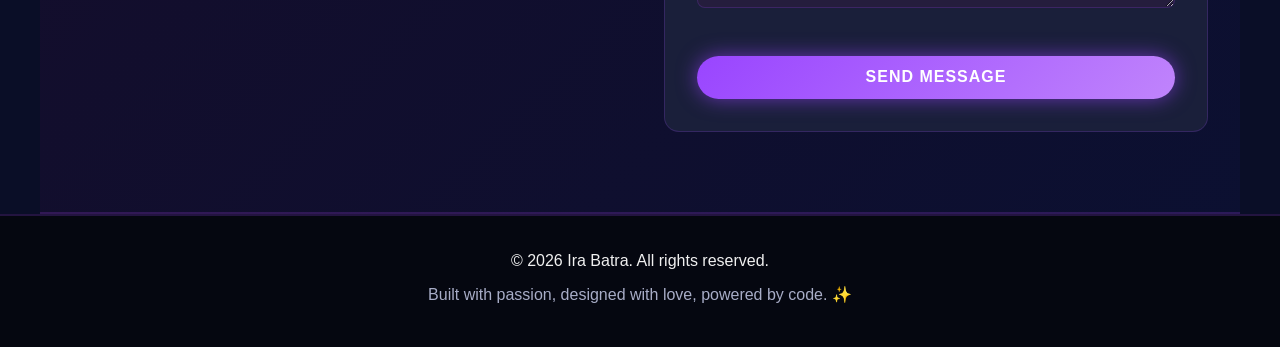
==== commit c529db63: "Updated pics and logos" ====
--- a/index.html
+++ b/index.html
@@ -133,7 +133,7 @@
         </div>
         <div class="experience-timeline">
             <div class="timeline-item" data-year="2025">
-                <div class="timeline-dot"></div>
+                <div class="timeline-dot"><img src="image.png" alt="Robot Soccer" class="timeline-image"></div>
                 <div class="experience-card">
                     <div class="card-header">
                         <h3>Software Developer</h3>
@@ -150,7 +150,7 @@
             </div>
 
             <div class="timeline-item" data-year="2025">
-                <div class="timeline-dot"></div>
+                <div class="timeline-dot"><img src="algo.png" alt="Algo Communications" class="timeline-image"></div>
                 <div class="experience-card">
                     <div class="card-header">
                         <h3>Electromechanical Testing Engineer</h3>
@@ -167,7 +167,7 @@
             </div>
 
             <div class="timeline-item" data-year="2024">
-                <div class="timeline-dot"></div>
+                <div class="timeline-dot"><img src="Mathnasium_Logo.jpg" alt="Mathnasium" class="timeline-image"></div>
                 <div class="experience-card">
                     <div class="card-header">
                         <h3>Math Instructor</h3>
@@ -184,7 +184,7 @@
             </div>
 
             <div class="timeline-item" data-year="2022">
-                <div class="timeline-dot"></div>
+                <div class="timeline-dot"><img src="starbucks.jpg" alt="Starbucks" class="timeline-image"></div>
                 <div class="experience-card">
                     <div class="card-header">
                         <h3>Barista</h3>
@@ -416,8 +416,8 @@
                     </div>
                     <div class="edu-details">
                         <p><strong>Location:</strong> Burnaby, BC</p>
-                        <p><strong>Role:</strong> Software Developer – SFU Robot Soccer Club</p>
-                        <p><strong>Leadership:</strong> Dir of External Relations - Women in Engineering Club</p>
+                        <p><strong>Leadership:</strong> Dir of External Relations - Women in Engineering Club <br>
+                         Faculty of Applied Science Ambassador</p>
                     </div>
                 </div>
             </div>
@@ -481,15 +481,15 @@
                 <h3>Get In Touch</h3>
                 <p>I'm always interested in new projects, collaborations, and opportunities. Feel free to reach out!</p>
                 <div class="contact-links-group">
-                    <a href="mailto:your.email@example.com" class="contact-link">
+                    <a href="mailto:irabatra21@gmail.com.com" class="contact-link">
                         <span class="link-icon">✉️</span>
                         <span>Email Me</span>
                     </a>
-                    <a href="https://github.com" target="_blank" class="contact-link">
+                    <a href="https://github.com/iba21-04" target="_blank" class="contact-link">
                         <span class="link-icon">💻</span>
                         <span>GitHub</span>
                     </a>
-                    <a href="https://linkedin.com" target="_blank" class="contact-link">
+                    <a href="https://www.linkedin.com/in/ira-batra-20b512243/" target="_blank" class="contact-link">
                         <span class="link-icon">🔗</span>
                         <span>LinkedIn</span>
                     </a>
--- a/css/style.css
+++ b/css/style.css
@@ -197,7 +197,7 @@
     position: relative;
     width: 300px;
     height: 400px;
-    margin: 0 auto;
+    margin: 0 auto 0 10rem;
 }
 
 .profile-glow {
@@ -492,19 +492,31 @@
 }
 
 .timeline-dot {
-    width: 20px;
-    height: 20px;
-    background: var(--accent-pink);
+    width: 160px;
+    height: 160px;
+    background: var(white);
     border: 4px solid var(--dark-bg);
     border-radius: 50%;
     margin: 0 auto;
     box-shadow: var(--glow-pink);
     transition: var(--transition);
+    display: flex;
+    align-items: center;
+    justify-content: center;
+    overflow: hidden;
+}
+
+.timeline-image {
+    width: 100%;
+    height: 100%;
+    object-fit: contain;
+    object-position: center;
+    border-radius: 50%;
 }
 
 .timeline-item:hover .timeline-dot {
-    width: 28px;
-    height: 28px;
+    width: 170px;
+    height: 170px;
     box-shadow: var(--glow-pink), 0 0 30px rgba(153, 69, 255, 0.6);
 }
 
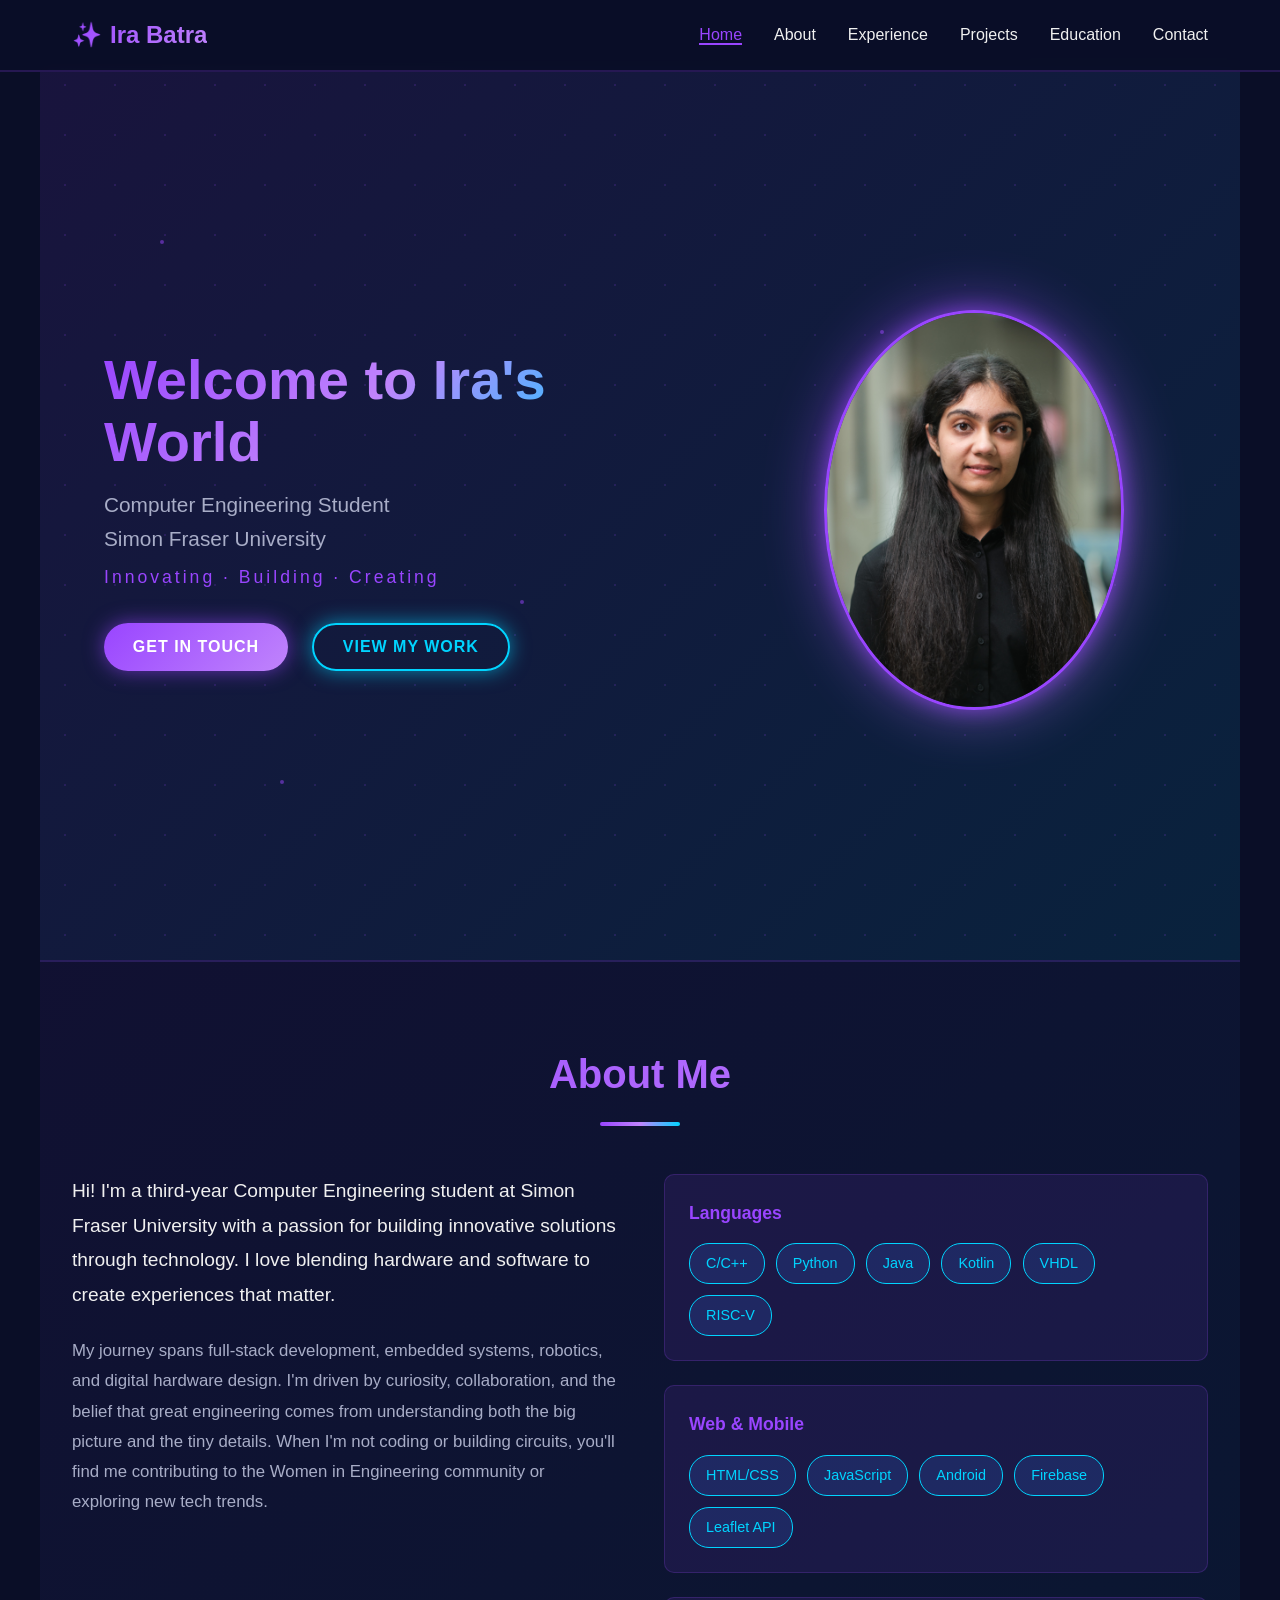
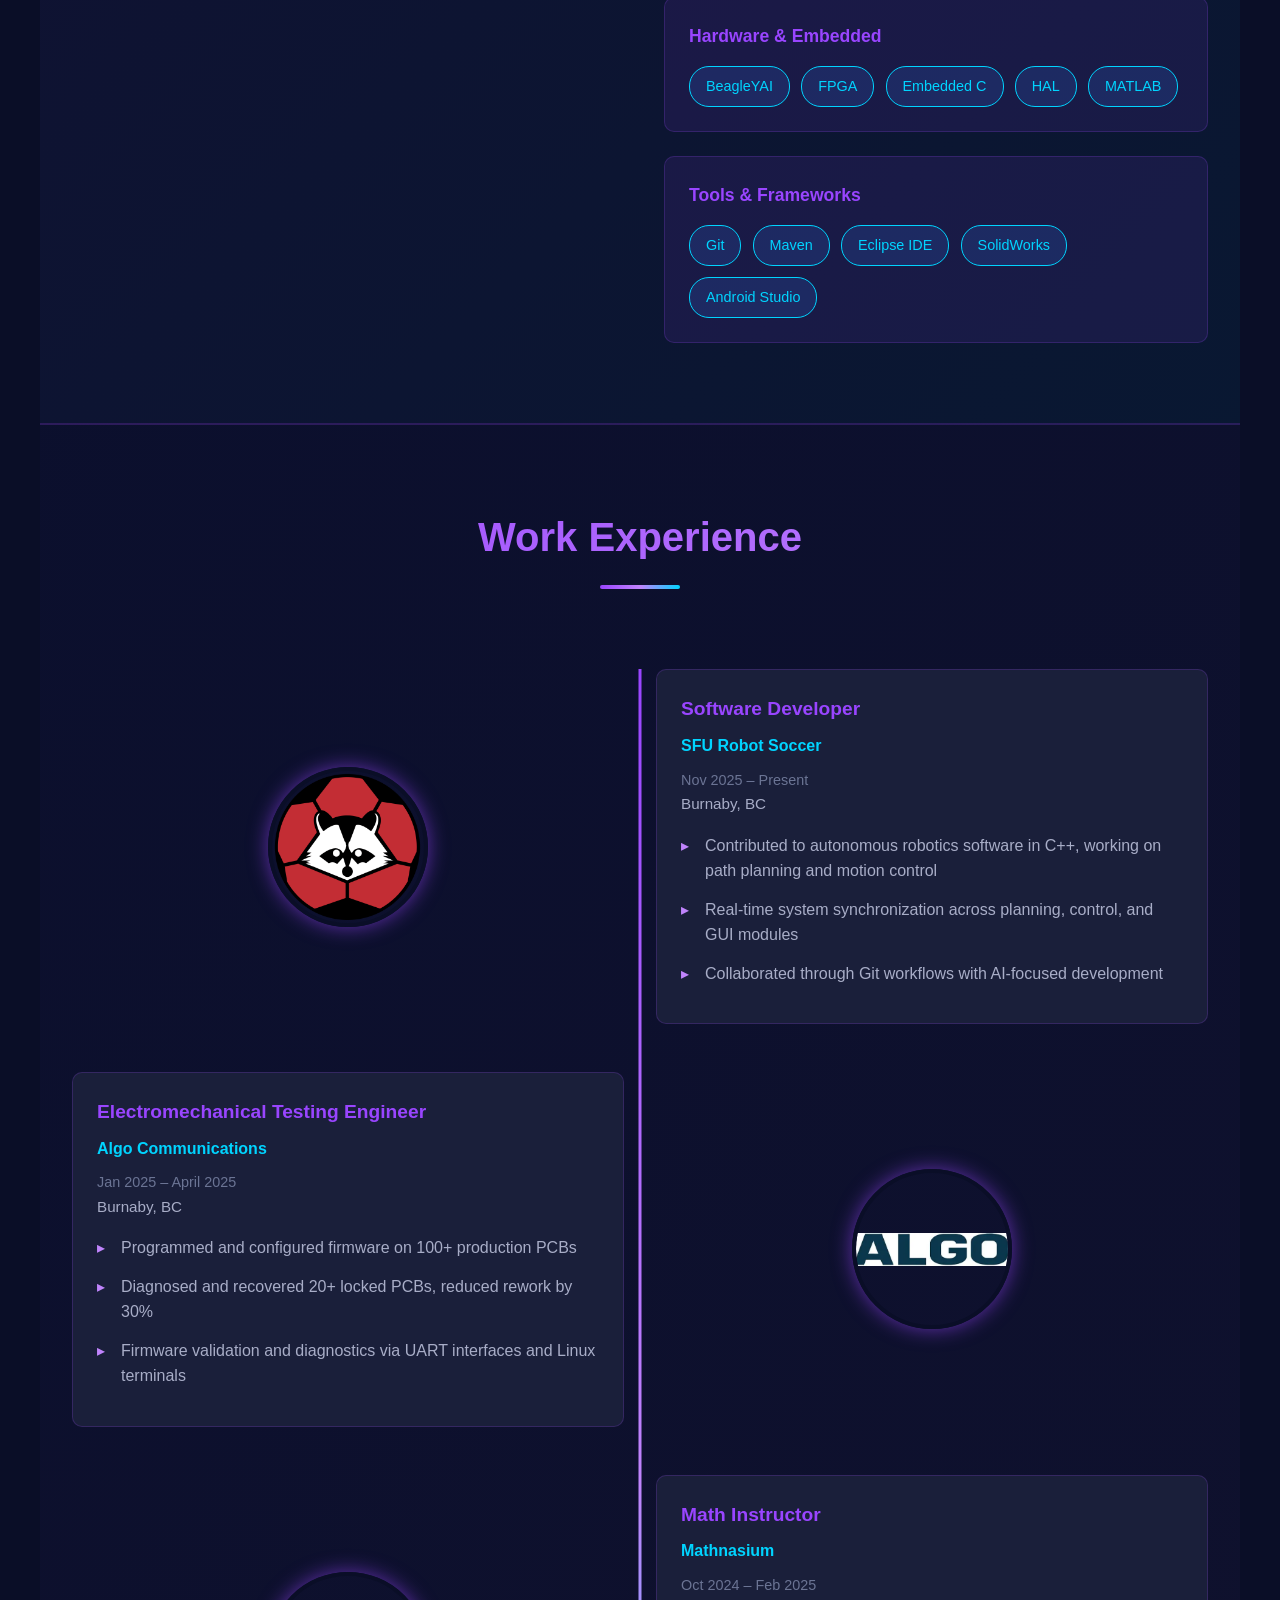
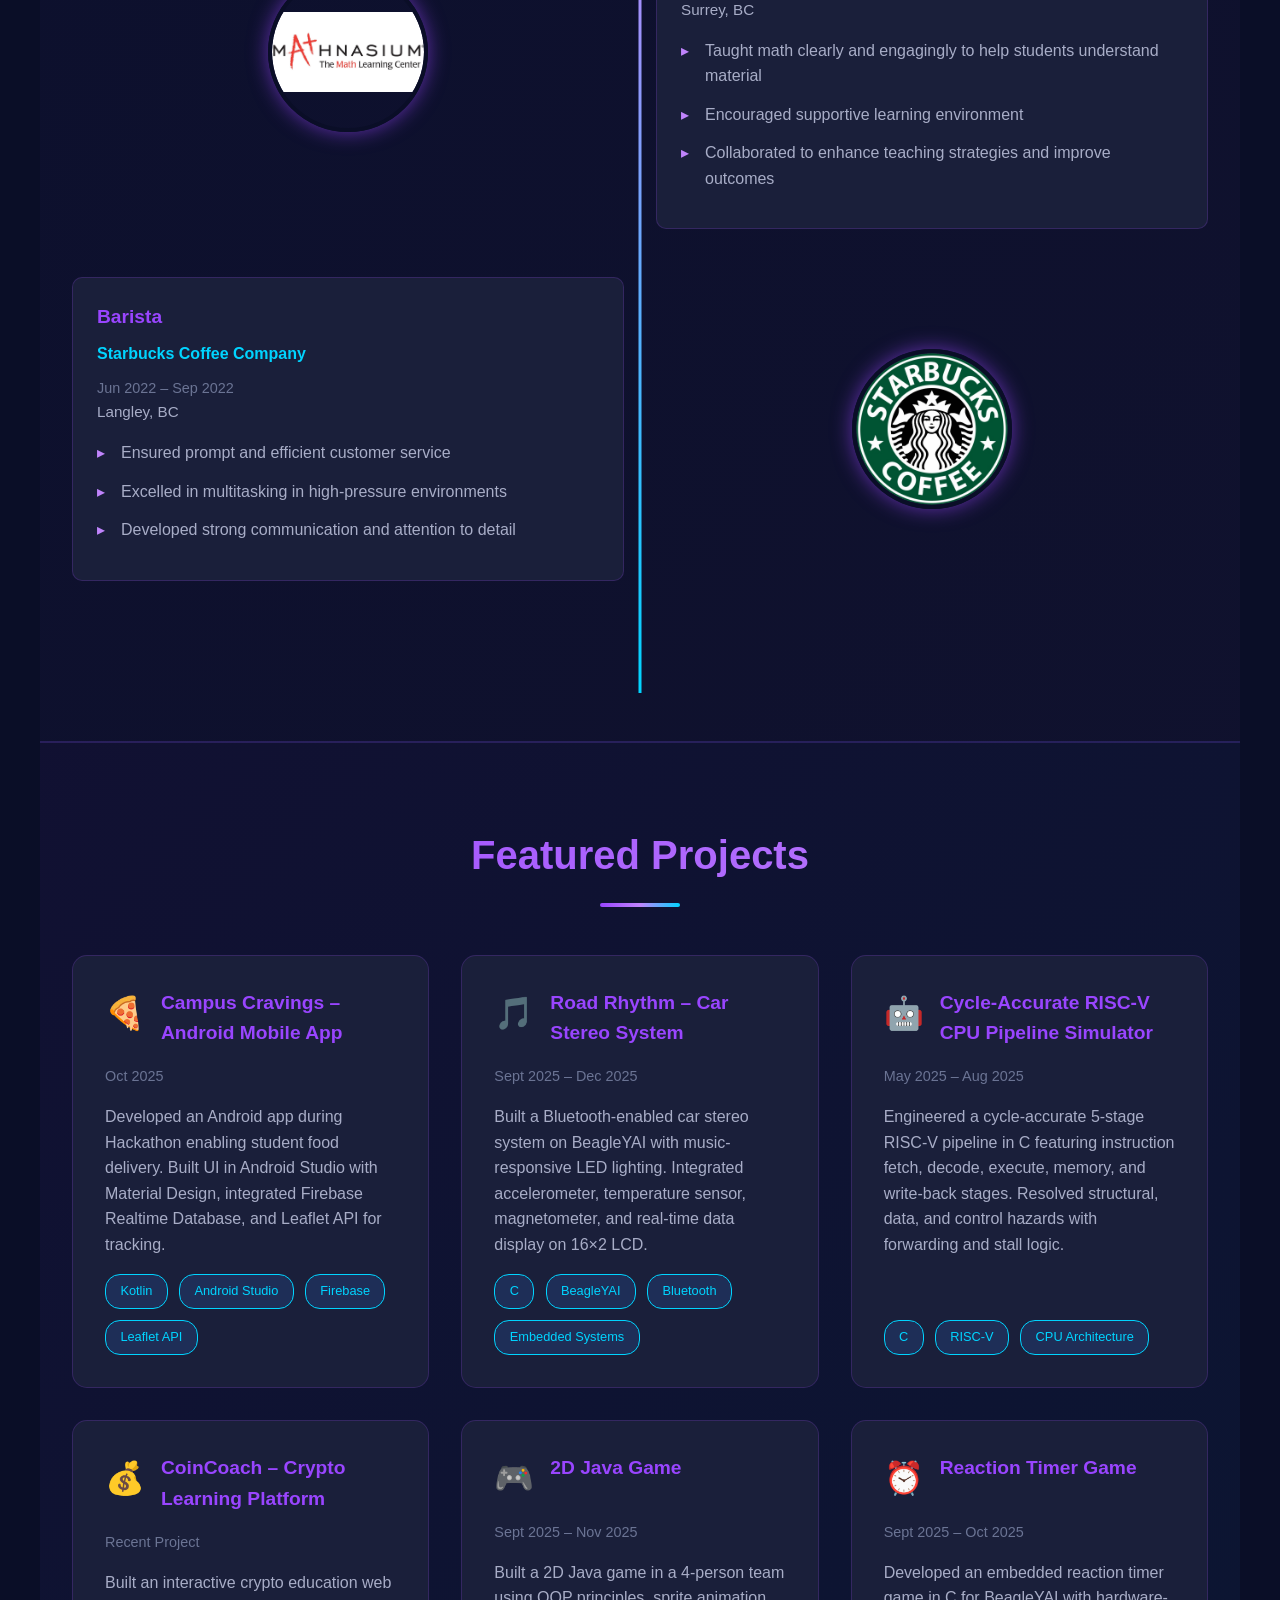
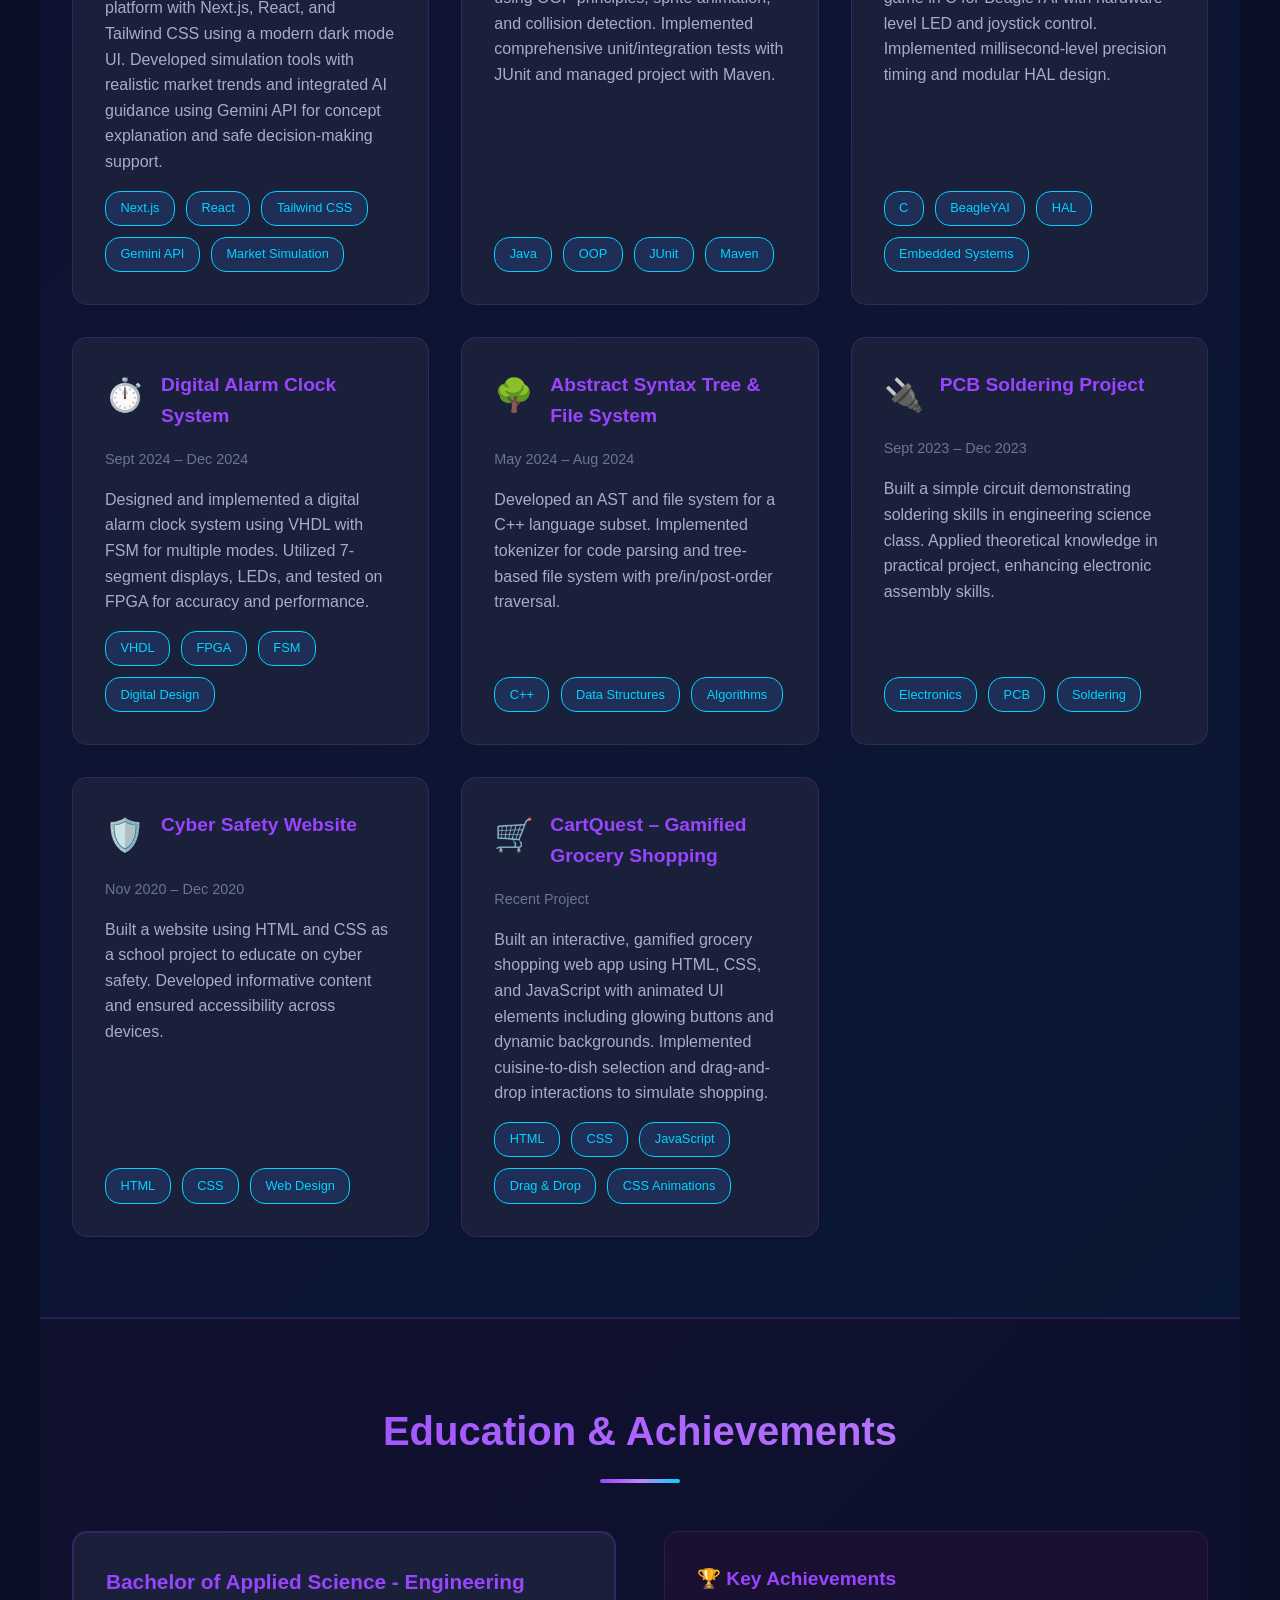
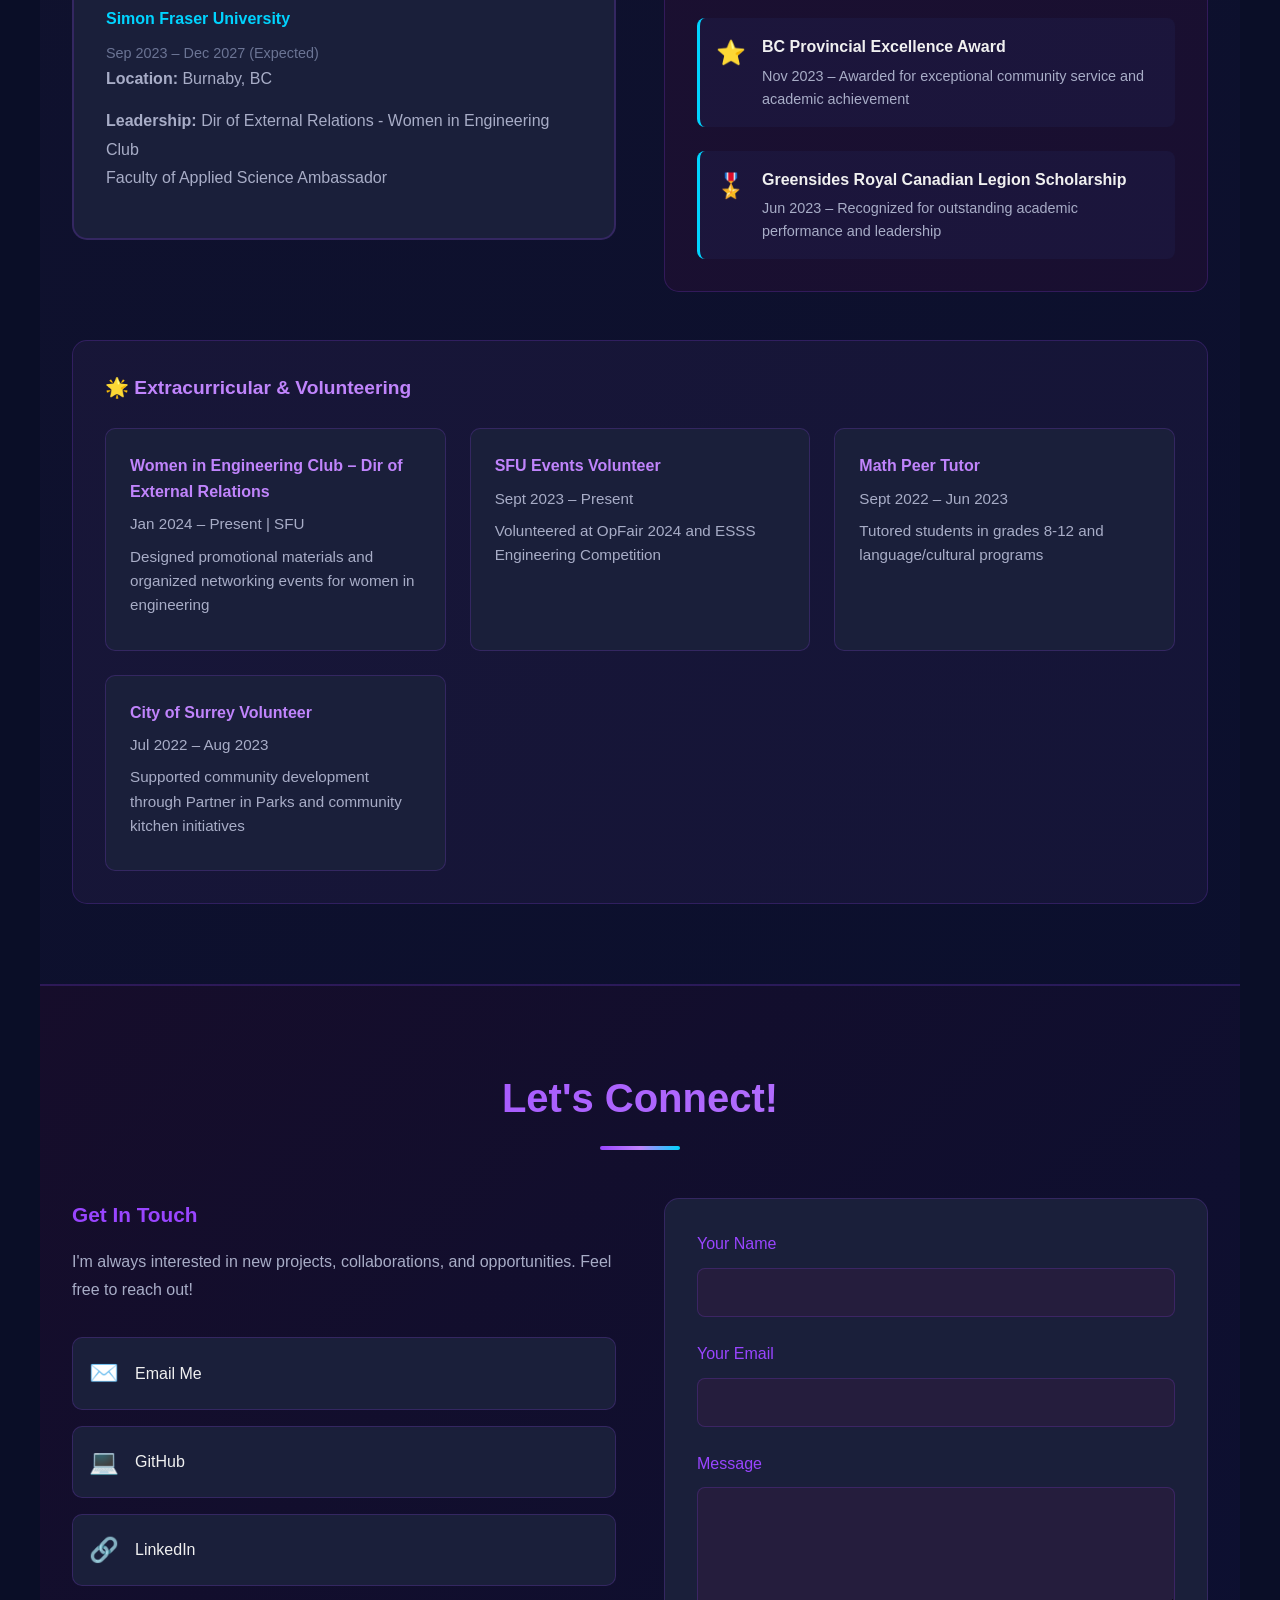
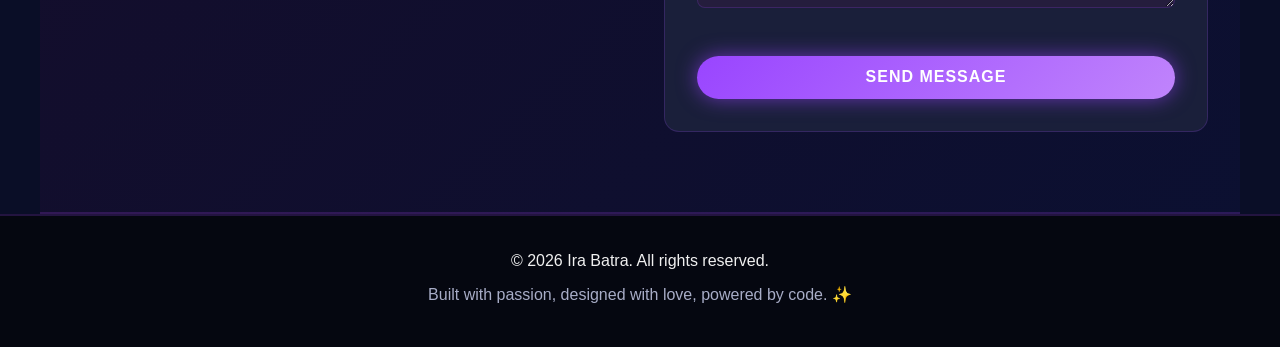
==== commit 59d9c5fa: "pic update" ====
--- a/index.html
+++ b/index.html
@@ -51,7 +51,7 @@
             <div class="hero-visual">
                 <div class="profile-container">
                     <div class="profile-glow"></div>
-                    <img src="profile.jpeg" alt="Ira's Profile" class="profile-pic">
+                    <img src="LinkedIn-Burnaby-2544.jpg" alt="Ira's Profile" class="profile-pic">
                 </div>
             </div>
         </div>
@@ -184,7 +184,7 @@
             </div>
 
             <div class="timeline-item" data-year="2022">
-                <div class="timeline-dot"><img src="starbucks.jpg" alt="Starbucks" class="timeline-image"></div>
+                <div class="timeline-dot"><img src="starbucks_PNG5.png" alt="Starbucks" class="timeline-image"></div>
                 <div class="experience-card">
                     <div class="card-header">
                         <h3>Barista</h3>
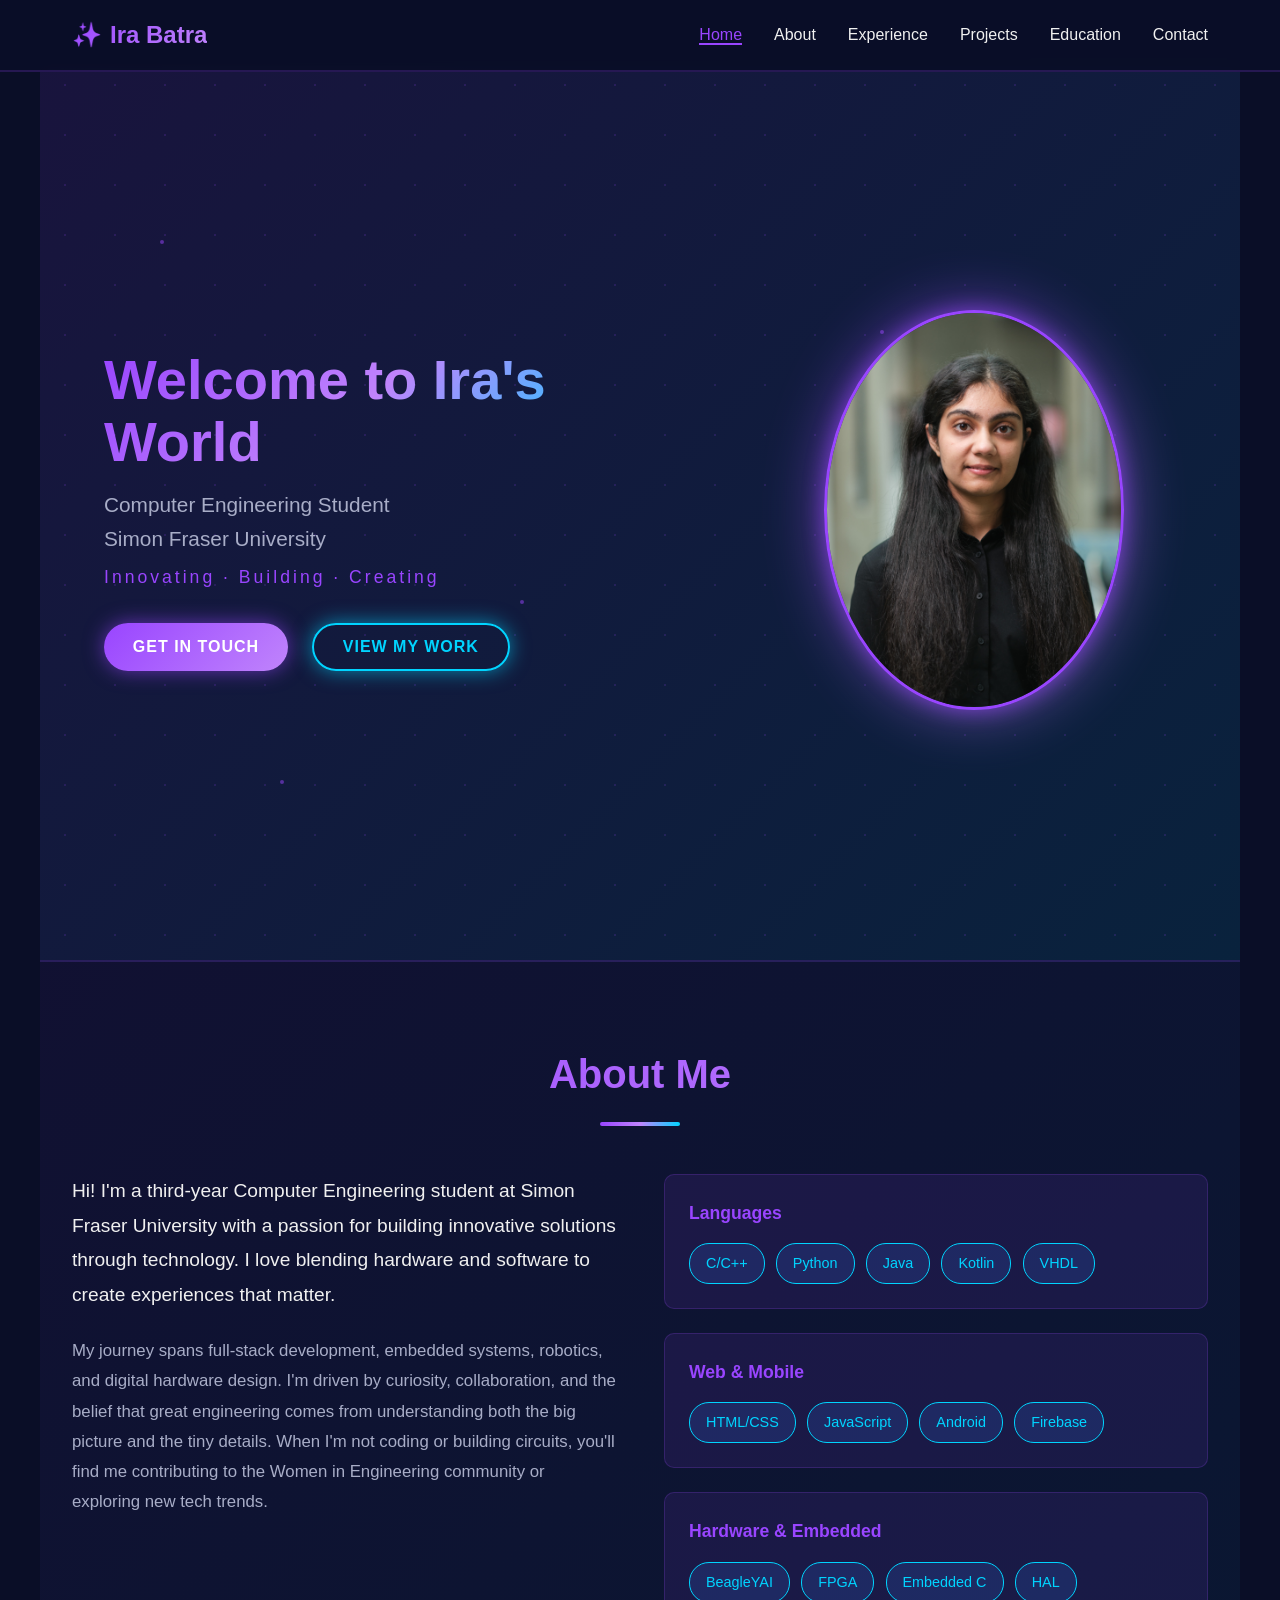
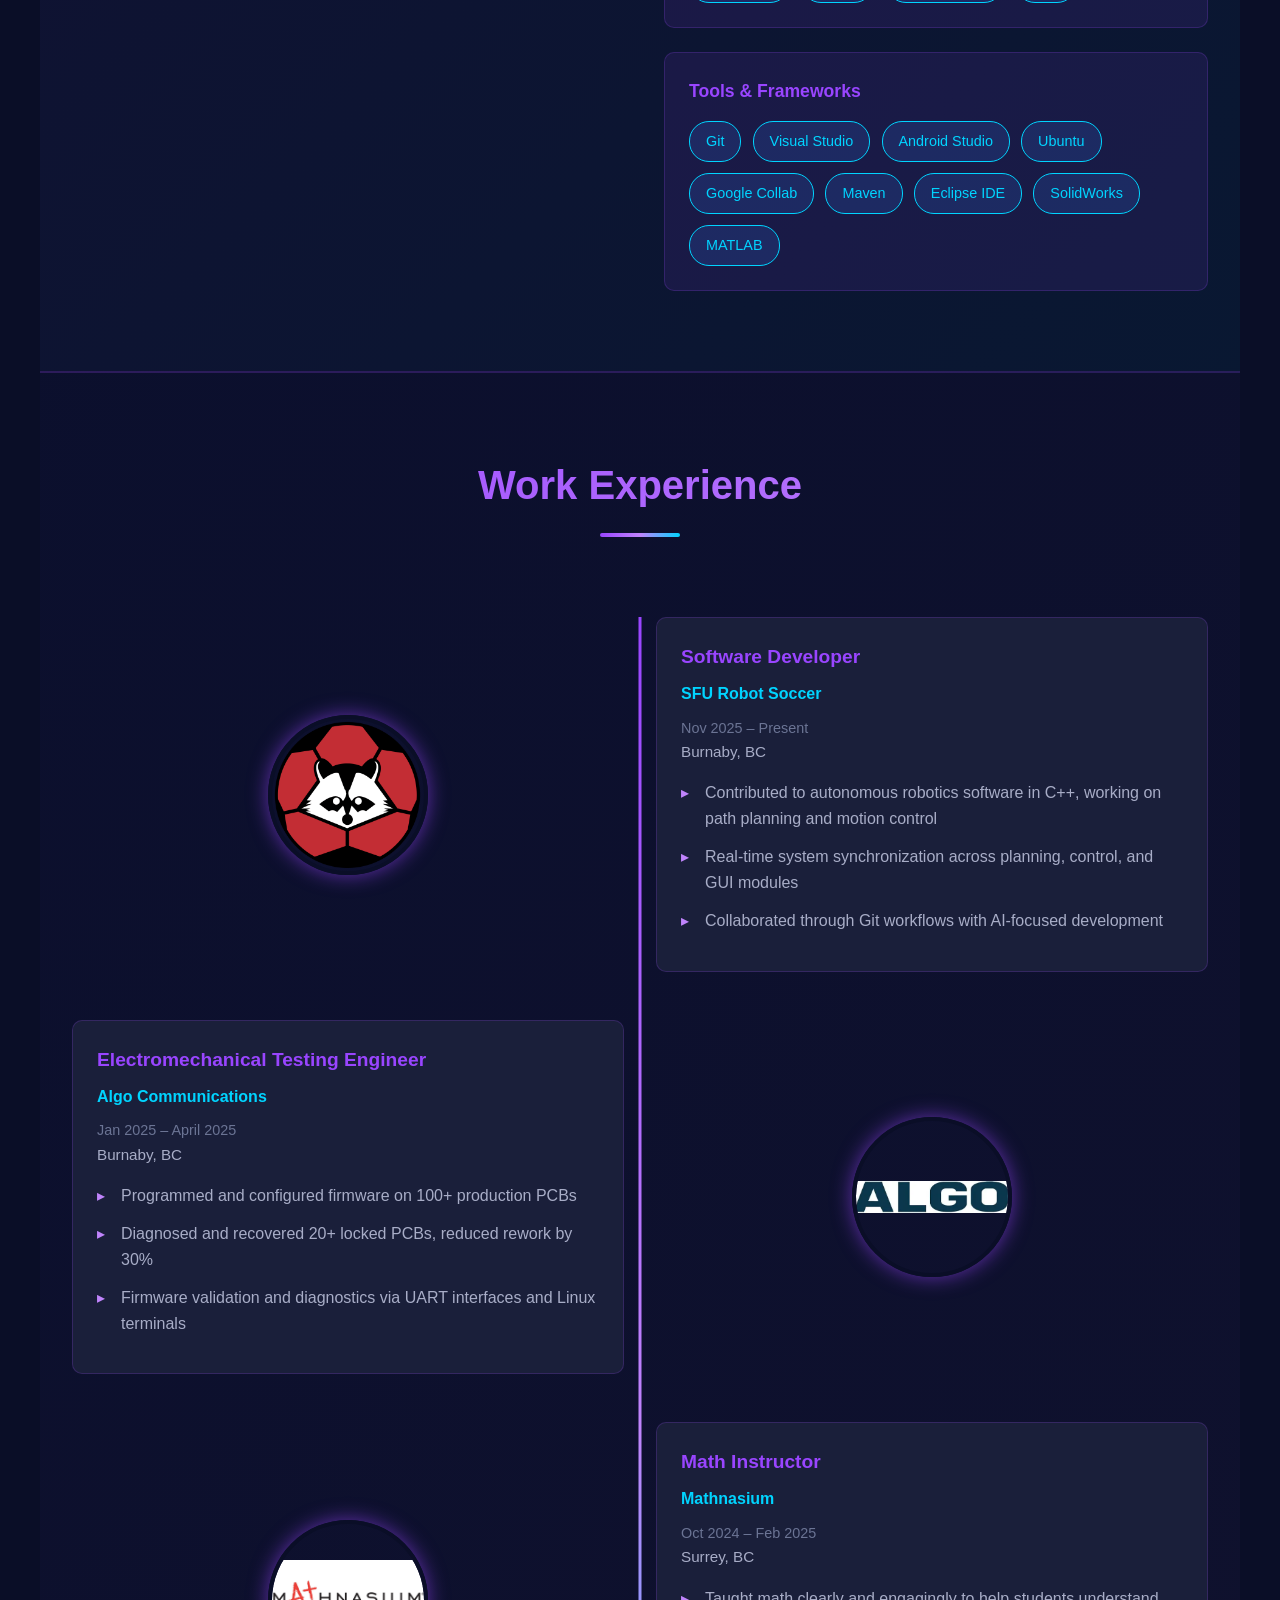
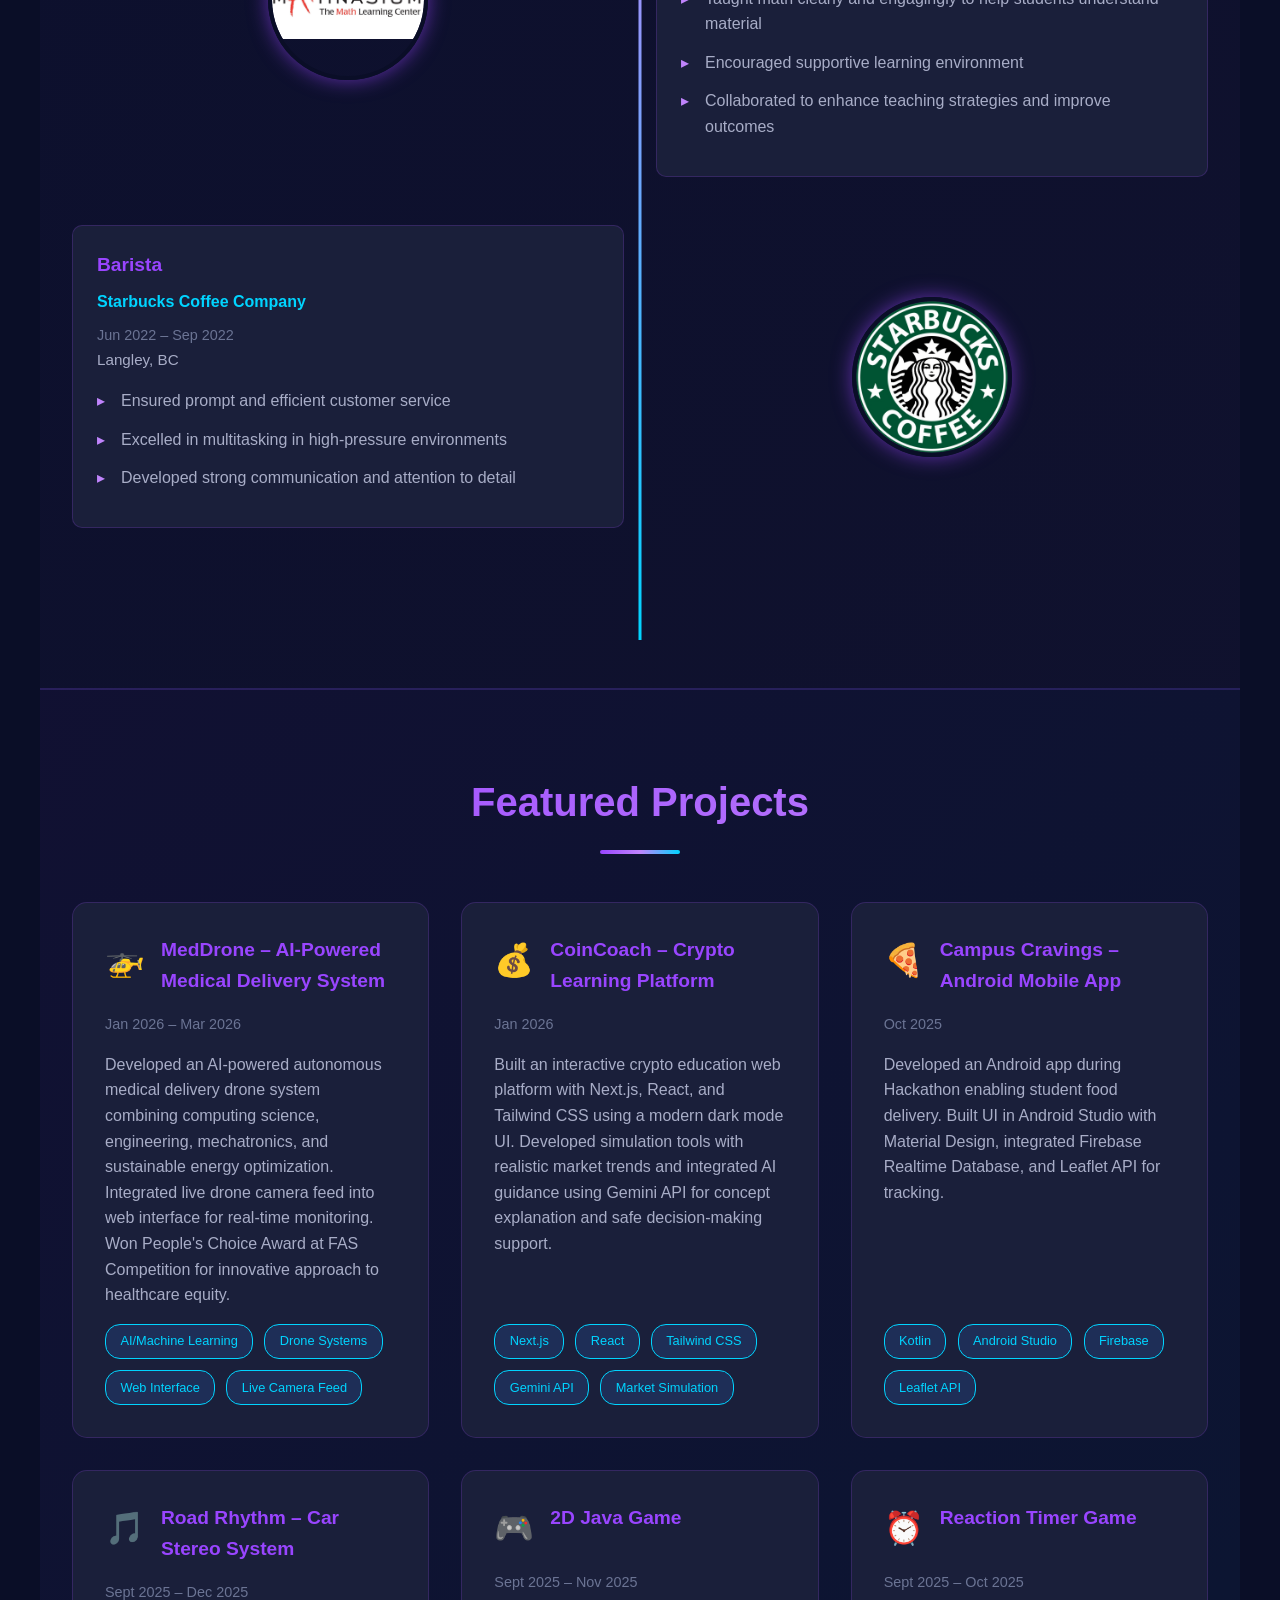
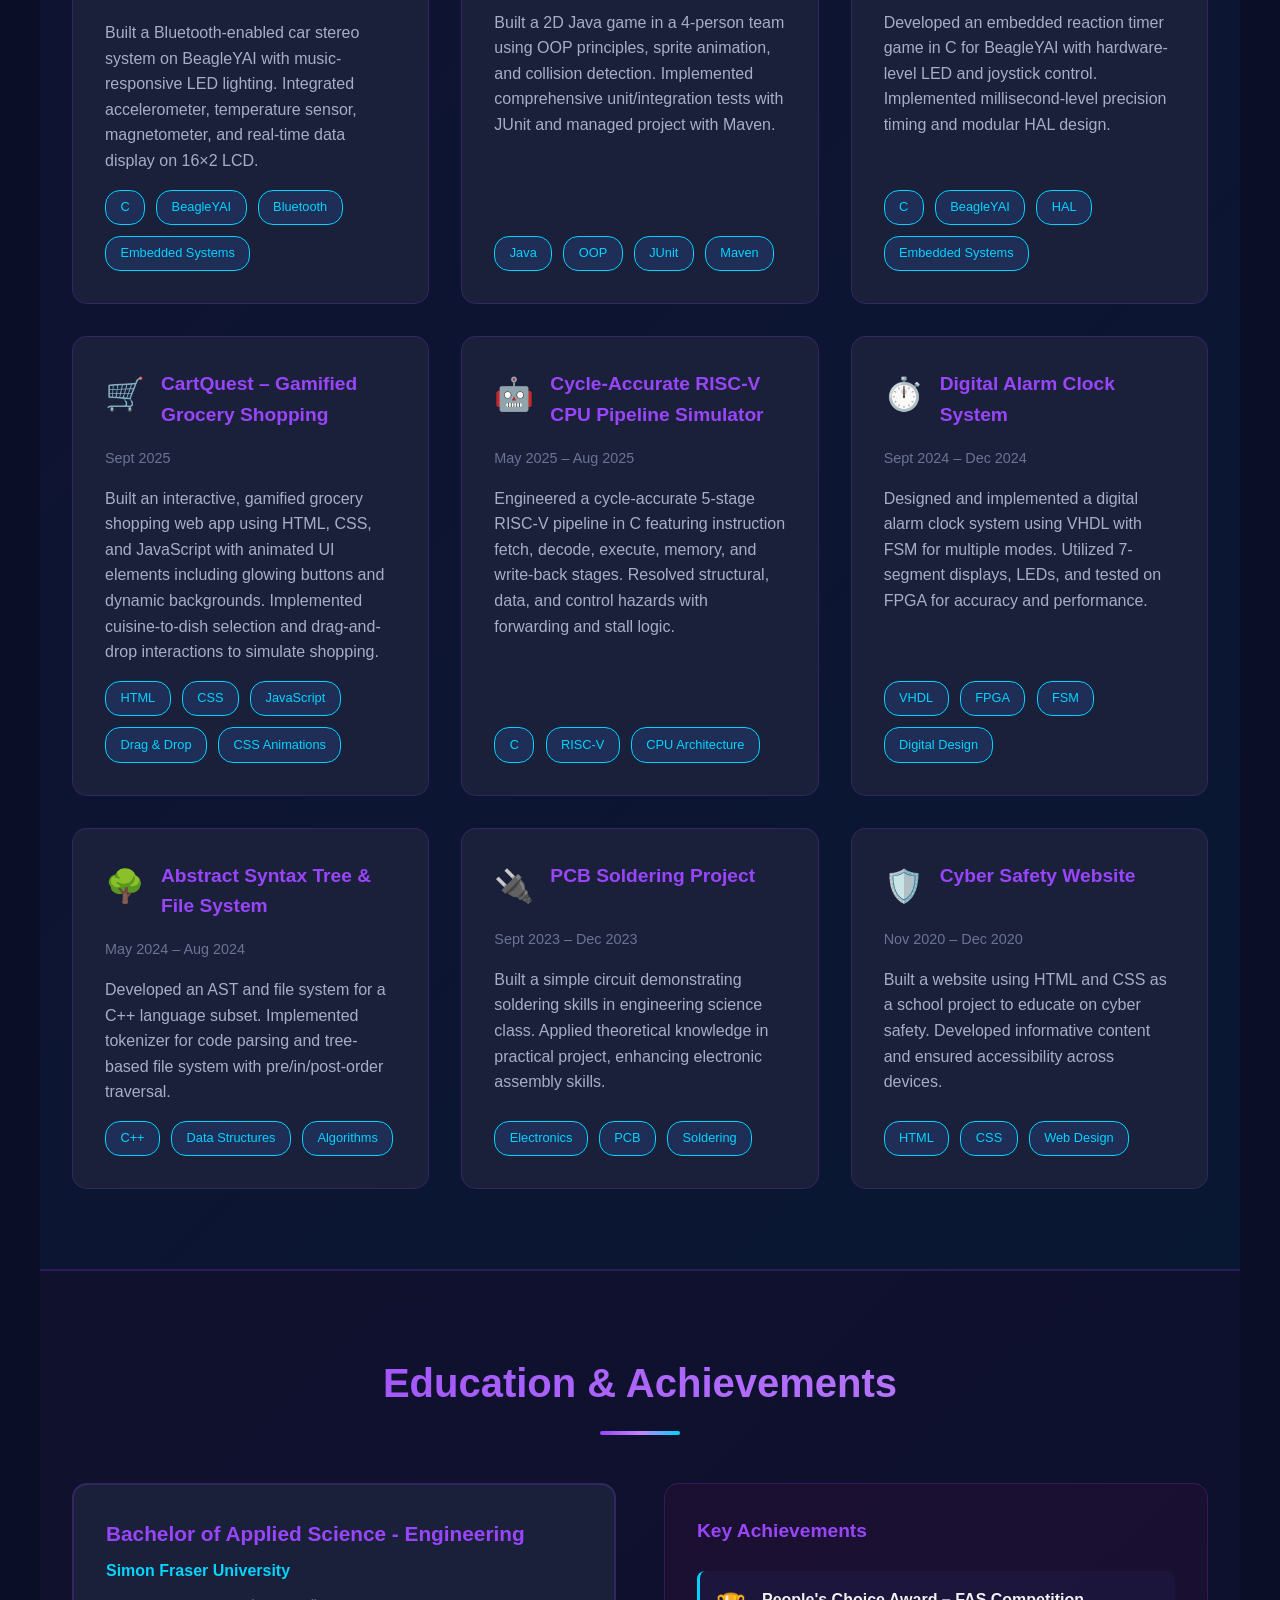
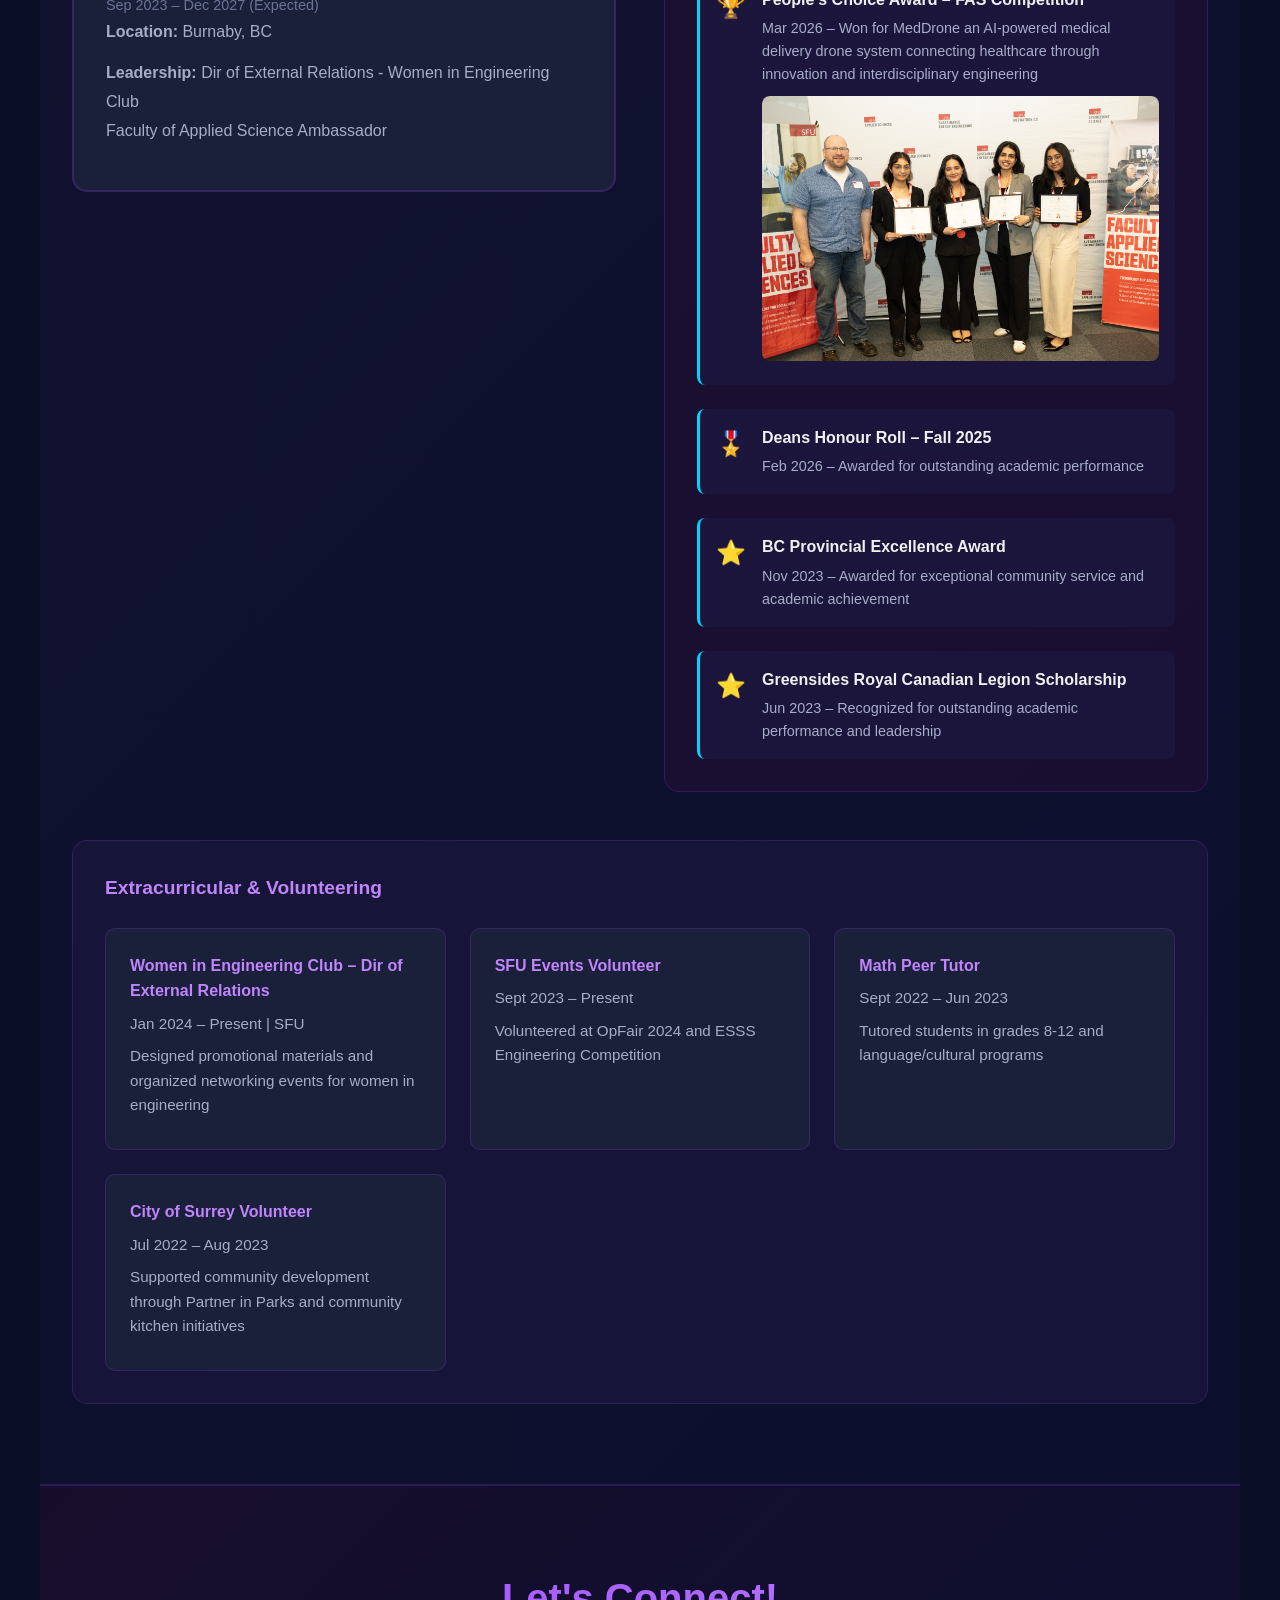
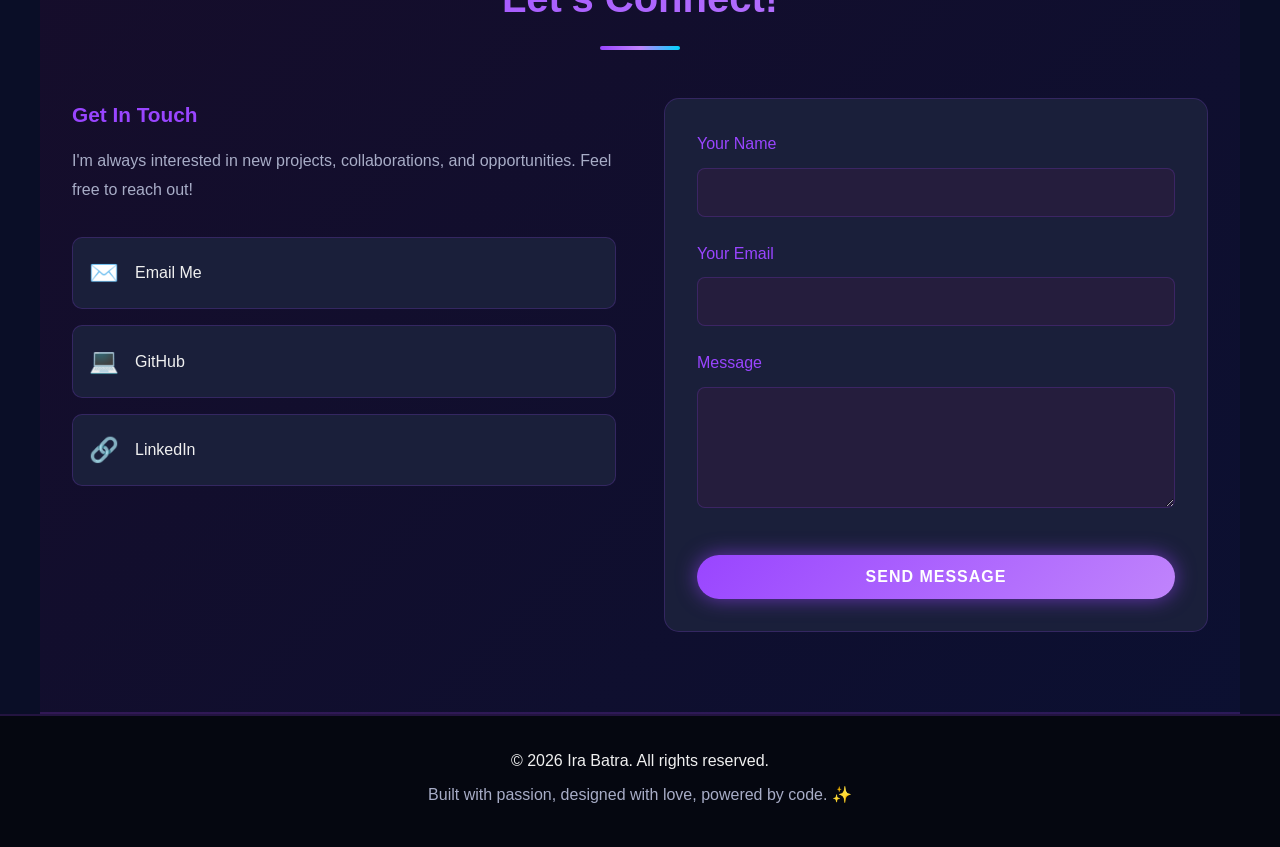
==== commit 312d8818: "Added a recent project" ====
--- a/index.html
+++ b/index.html
@@ -76,7 +76,9 @@
                     Hi! I'm a third-year Computer Engineering student at Simon Fraser University with a passion for building innovative solutions through technology. I love blending hardware and software to create experiences that matter.
                 </p>
                 <p>
-                    My journey spans full-stack development, embedded systems, robotics, and digital hardware design. I'm driven by curiosity, collaboration, and the belief that great engineering comes from understanding both the big picture and the tiny details. When I'm not coding or building circuits, you'll find me contributing to the Women in Engineering community or exploring new tech trends.
+                    My journey spans full-stack development, embedded systems, robotics, and digital hardware design. I'm driven by curiosity, 
+                    collaboration, and the belief that great engineering comes from understanding both the big picture and the tiny details. 
+                    When I'm not coding or building circuits, you'll find me contributing to the Women in Engineering community or exploring new tech trends.
                 </p>
             </div>
             <div class="skills-grid">
@@ -88,7 +90,6 @@
                         <span class="skill-tag">Java</span>
                         <span class="skill-tag">Kotlin</span>
                         <span class="skill-tag">VHDL</span>
-                        <span class="skill-tag">RISC-V</span>
                     </div>
                 </div>
                 <div class="skill-category">
@@ -98,7 +99,6 @@
                         <span class="skill-tag">JavaScript</span>
                         <span class="skill-tag">Android</span>
                         <span class="skill-tag">Firebase</span>
-                        <span class="skill-tag">Leaflet API</span>
                     </div>
                 </div>
                 <div class="skill-category">
@@ -108,17 +108,20 @@
                         <span class="skill-tag">FPGA</span>
                         <span class="skill-tag">Embedded C</span>
                         <span class="skill-tag">HAL</span>
-                        <span class="skill-tag">MATLAB</span>
                     </div>
                 </div>
                 <div class="skill-category">
                     <h3>Tools & Frameworks</h3>
                     <div class="skill-tags">
                         <span class="skill-tag">Git</span>
+                        <span class="skill-tag">Visual Studio</span>
+                        <span class="skill-tag">Android Studio</span>
+                        <span class="skill-tag">Ubuntu</span>
+                        <span class="skill-tag">Google Collab</span>
                         <span class="skill-tag">Maven</span>
                         <span class="skill-tag">Eclipse IDE</span>
                         <span class="skill-tag">SolidWorks</span>
-                        <span class="skill-tag">Android Studio</span>
+                        <span class="skill-tag">MATLAB</span>
                     </div>
                 </div>
             </div>
@@ -211,58 +214,27 @@
         <div class="projects-grid">
               <div class="project-card">
                 <div class="project-header">
-                    <span class="project-icon">🍕</span>
-                    <h3>Campus Cravings – Android Mobile App</h3>
-                </div>
-                <p class="project-date">Oct 2025</p>
-                <p class="project-description">
-                    Developed an Android app during Hackathon enabling student food delivery. Built UI in Android Studio with Material Design, integrated Firebase Realtime Database, and Leaflet API for tracking.
-                </p>
-                <div class="tech-stack">
-                    <span>Kotlin</span>
-                    <span>Android Studio</span>
-                    <span>Firebase</span>
-                    <span>Leaflet API</span>
-                </div>
-            </div>
-             <div class="project-card">
-                <div class="project-header">
-                    <span class="project-icon">🎵</span>
-                    <h3>Road Rhythm – Car Stereo System</h3>
-                </div>
-                <p class="project-date">Sept 2025 – Dec 2025</p>
-                <p class="project-description">
-                    Built a Bluetooth-enabled car stereo system on BeagleYAI with music-responsive LED lighting. Integrated accelerometer, temperature sensor, magnetometer, and real-time data display on 16×2 LCD.
-                </p>
-                <div class="tech-stack">
-                    <span>C</span>
-                    <span>BeagleYAI</span>
-                    <span>Bluetooth</span>
-                    <span>Embedded Systems</span>
-                </div>
-            </div>
-
-            <div class="project-card">
-                <div class="project-header">
-                    <span class="project-icon">🤖</span>
-                    <h3>Cycle-Accurate RISC-V CPU Pipeline Simulator</h3>
-                </div>
-                <p class="project-date">May 2025 – Aug 2025</p>
-                <p class="project-description">
-                    Engineered a cycle-accurate 5-stage RISC-V pipeline in C featuring instruction fetch, decode, execute, memory, and write-back stages. Resolved structural, data, and control hazards with forwarding and stall logic.
-                </p>
-                <div class="tech-stack">
-                    <span>C</span>
-                    <span>RISC-V</span>
-                    <span>CPU Architecture</span>
-                </div>
-            </div>
+                    <span class="project-icon">🚁</span>
+                    <h3>MedDrone – AI-Powered Medical Delivery System</h3>
+                </div>
+                <p class="project-date">Jan 2026 – Mar 2026</p>
+                <p class="project-description">
+                    Developed an AI-powered autonomous medical delivery drone system combining computing science, engineering, mechatronics, and sustainable energy optimization. Integrated live drone camera feed into web interface for real-time monitoring. Won People's Choice Award at FAS Competition for innovative approach to healthcare equity.
+                </p>
+                <div class="tech-stack">
+                    <span>AI/Machine Learning</span>
+                    <span>Drone Systems</span>
+                    <span>Web Interface</span>
+                    <span>Live Camera Feed</span>
+                </div>
+            </div>
+
             <div class="project-card">
                 <div class="project-header">
                     <span class="project-icon">💰</span>
                     <h3>CoinCoach – Crypto Learning Platform</h3>
                 </div>
-                <p class="project-date">Recent Project</p>
+                <p class="project-date">Jan 2026</p>
                 <p class="project-description">
                     Built an interactive crypto education web platform with Next.js, React, and Tailwind CSS using a modern dark mode UI. Developed simulation tools with realistic market trends and integrated AI guidance using Gemini API for concept explanation and safe decision-making support.
                 </p>
@@ -277,6 +249,40 @@
 
             <div class="project-card">
                 <div class="project-header">
+                    <span class="project-icon">🍕</span>
+                    <h3>Campus Cravings – Android Mobile App</h3>
+                </div>
+                <p class="project-date">Oct 2025</p>
+                <p class="project-description">
+                    Developed an Android app during Hackathon enabling student food delivery. Built UI in Android Studio with Material Design, integrated Firebase Realtime Database, and Leaflet API for tracking.
+                </p>
+                <div class="tech-stack">
+                    <span>Kotlin</span>
+                    <span>Android Studio</span>
+                    <span>Firebase</span>
+                    <span>Leaflet API</span>
+                </div>
+            </div>
+
+            <div class="project-card">
+                <div class="project-header">
+                    <span class="project-icon">🎵</span>
+                    <h3>Road Rhythm – Car Stereo System</h3>
+                </div>
+                <p class="project-date">Sept 2025 – Dec 2025</p>
+                <p class="project-description">
+                    Built a Bluetooth-enabled car stereo system on BeagleYAI with music-responsive LED lighting. Integrated accelerometer, temperature sensor, magnetometer, and real-time data display on 16×2 LCD.
+                </p>
+                <div class="tech-stack">
+                    <span>C</span>
+                    <span>BeagleYAI</span>
+                    <span>Bluetooth</span>
+                    <span>Embedded Systems</span>
+                </div>
+            </div>
+
+            <div class="project-card">
+                <div class="project-header">
                     <span class="project-icon">🎮</span>
                     <h3>2D Java Game</h3>
                 </div>
@@ -292,10 +298,6 @@
                 </div>
             </div>
 
-           
-
-          
-
             <div class="project-card">
                 <div class="project-header">
                     <span class="project-icon">⏰</span>
@@ -312,80 +314,12 @@
                     <span>Embedded Systems</span>
                 </div>
             </div>
-
-            <div class="project-card">
-                <div class="project-header">
-                    <span class="project-icon">⏱️</span>
-                    <h3>Digital Alarm Clock System</h3>
-                </div>
-                <p class="project-date">Sept 2024 – Dec 2024</p>
-                <p class="project-description">
-                    Designed and implemented a digital alarm clock system using VHDL with FSM for multiple modes. Utilized 7-segment displays, LEDs, and tested on FPGA for accuracy and performance.
-                </p>
-                <div class="tech-stack">
-                    <span>VHDL</span>
-                    <span>FPGA</span>
-                    <span>FSM</span>
-                    <span>Digital Design</span>
-                </div>
-            </div>
-
-            <div class="project-card">
-                <div class="project-header">
-                    <span class="project-icon">🌳</span>
-                    <h3>Abstract Syntax Tree & File System</h3>
-                </div>
-                <p class="project-date">May 2024 – Aug 2024</p>
-                <p class="project-description">
-                    Developed an AST and file system for a C++ language subset. Implemented tokenizer for code parsing and tree-based file system with pre/in/post-order traversal.
-                </p>
-                <div class="tech-stack">
-                    <span>C++</span>
-                    <span>Data Structures</span>
-                    <span>Algorithms</span>
-                </div>
-            </div>
-
-            <div class="project-card">
-                <div class="project-header">
-                    <span class="project-icon">🔌</span>
-                    <h3>PCB Soldering Project</h3>
-                </div>
-                <p class="project-date">Sept 2023 – Dec 2023</p>
-                <p class="project-description">
-                    Built a simple circuit demonstrating soldering skills in engineering science class. Applied theoretical knowledge in practical project, enhancing electronic assembly skills.
-                </p>
-                <div class="tech-stack">
-                    <span>Electronics</span>
-                    <span>PCB</span>
-                    <span>Soldering</span>
-                </div>
-            </div>
-
-            <div class="project-card">
-                <div class="project-header">
-                    <span class="project-icon">🛡️</span>
-                    <h3>Cyber Safety Website</h3>
-                </div>
-                <p class="project-date">Nov 2020 – Dec 2020</p>
-                <p class="project-description">
-                    Built a website using HTML and CSS as a school project to educate on cyber safety. Developed informative content and ensured accessibility across devices.
-                </p>
-                <div class="tech-stack">
-                    <span>HTML</span>
-                    <span>CSS</span>
-                    <span>Web Design</span>
-                </div>
-            </div>
-
-            
-
             <div class="project-card">
                 <div class="project-header">
                     <span class="project-icon">🛒</span>
                     <h3>CartQuest – Gamified Grocery Shopping</h3>
                 </div>
-                <p class="project-date">Recent Project</p>
+                <p class="project-date">Sept 2025</p>
                 <p class="project-description">
                     Built an interactive, gamified grocery shopping web app using HTML, CSS, and JavaScript with animated UI elements including glowing buttons and dynamic backgrounds. Implemented cuisine-to-dish selection and drag-and-drop interactions to simulate shopping.
                 </p>
@@ -397,6 +331,89 @@
                     <span>CSS Animations</span>
                 </div>
             </div>
+
+            <div class="project-card">
+                <div class="project-header">
+                    <span class="project-icon">🤖</span>
+                    <h3>Cycle-Accurate RISC-V CPU Pipeline Simulator</h3>
+                </div>
+                <p class="project-date">May 2025 – Aug 2025</p>
+                <p class="project-description">
+                    Engineered a cycle-accurate 5-stage RISC-V pipeline in C featuring instruction fetch, decode, execute, memory, and write-back stages. Resolved structural, data, and control hazards with forwarding and stall logic.
+                </p>
+                <div class="tech-stack">
+                    <span>C</span>
+                    <span>RISC-V</span>
+                    <span>CPU Architecture</span>
+                </div>
+            </div>
+
+            <div class="project-card">
+                <div class="project-header">
+                    <span class="project-icon">⏱️</span>
+                    <h3>Digital Alarm Clock System</h3>
+                </div>
+                <p class="project-date">Sept 2024 – Dec 2024</p>
+                <p class="project-description">
+                    Designed and implemented a digital alarm clock system using VHDL with FSM for multiple modes. Utilized 7-segment displays, LEDs, and tested on FPGA for accuracy and performance.
+                </p>
+                <div class="tech-stack">
+                    <span>VHDL</span>
+                    <span>FPGA</span>
+                    <span>FSM</span>
+                    <span>Digital Design</span>
+                </div>
+            </div>
+
+            <div class="project-card">
+                <div class="project-header">
+                    <span class="project-icon">🌳</span>
+                    <h3>Abstract Syntax Tree & File System</h3>
+                </div>
+                <p class="project-date">May 2024 – Aug 2024</p>
+                <p class="project-description">
+                    Developed an AST and file system for a C++ language subset. Implemented tokenizer for code parsing and tree-based file system with pre/in/post-order traversal.
+                </p>
+                <div class="tech-stack">
+                    <span>C++</span>
+                    <span>Data Structures</span>
+                    <span>Algorithms</span>
+                </div>
+            </div>
+
+            <div class="project-card">
+                <div class="project-header">
+                    <span class="project-icon">🔌</span>
+                    <h3>PCB Soldering Project</h3>
+                </div>
+                <p class="project-date">Sept 2023 – Dec 2023</p>
+                <p class="project-description">
+                    Built a simple circuit demonstrating soldering skills in engineering science class. Applied theoretical knowledge in practical project, enhancing electronic assembly skills.
+                </p>
+                <div class="tech-stack">
+                    <span>Electronics</span>
+                    <span>PCB</span>
+                    <span>Soldering</span>
+                </div>
+            </div>
+
+            <div class="project-card">
+                <div class="project-header">
+                    <span class="project-icon">🛡️</span>
+                    <h3>Cyber Safety Website</h3>
+                </div>
+                <p class="project-date">Nov 2020 – Dec 2020</p>
+                <p class="project-description">
+                    Built a website using HTML and CSS as a school project to educate on cyber safety. Developed informative content and ensured accessibility across devices.
+                </p>
+                <div class="tech-stack">
+                    <span>HTML</span>
+                    <span>CSS</span>
+                    <span>Web Design</span>
+                </div>
+            </div>
+
+            
         </div>
     </section>
 
@@ -423,27 +440,48 @@
             </div>
 
             <div class="achievements">
-                <h3>🏆 Key Achievements</h3>
-                <div class="achievement-list">
-                    <div class="achievement-item">
-                        <span class="achievement-icon">⭐</span>
-                        <div>
-                            <h4>BC Provincial Excellence Award</h4>
-                            <p>Nov 2023 – Awarded for exceptional community service and academic achievement</p>
-                        </div>
-                    </div>
-                    <div class="achievement-item">
-                        <span class="achievement-icon">🎖️</span>
-                        <div>
-                            <h4>Greensides Royal Canadian Legion Scholarship</h4>
-                            <p>Jun 2023 – Recognized for outstanding academic performance and leadership</p>
-                        </div>
-                    </div>
-                </div>
-            </div>
+    <h3> Key Achievements</h3>
+
+    <div class="achievement-list">
+
+        <div class="achievement-item">
+            <span class="achievement-icon">🏆</span>
+            <div>
+                <h4>People's Choice Award – FAS Competition</h4>
+                <p>Mar 2026 – Won for MedDrone an AI-powered medical delivery drone system connecting healthcare through innovation and interdisciplinary engineering</p>
+                <img src="SFU_20260304_1447.jpg" alt="MedDrone Team" style="margin-top: 10px; border-radius: 8px; max-width: 100%; height: auto;">
+            </div>
+        </div>
+
+        <div class="achievement-item">
+            <span class="achievement-icon">🎖️</span>
+            <div>
+                <h4>Deans Honour Roll – Fall 2025</h4>
+                <p>Feb 2026 – Awarded for outstanding academic performance</p>
+            </div>
+        </div>
+
+        <div class="achievement-item">
+            <span class="achievement-icon">⭐</span>
+            <div>
+                <h4>BC Provincial Excellence Award</h4>
+                <p>Nov 2023 – Awarded for exceptional community service and academic achievement</p>
+            </div>
+        </div>
+
+        <div class="achievement-item">
+            <span class="achievement-icon">⭐</span>
+            <div>
+                <h4>Greensides Royal Canadian Legion Scholarship</h4>
+                <p>Jun 2023 – Recognized for outstanding academic performance and leadership</p>
+            </div>
+        </div>
+
+    </div>
+</div>
 
             <div class="extracurricular">
-                <h3>🌟 Extracurricular & Volunteering</h3>
+                <h3> Extracurricular & Volunteering</h3>
                 <div class="extracurricular-list">
                     <div class="extracurricular-item">
                         <h4>Women in Engineering Club – Dir of External Relations</h4>
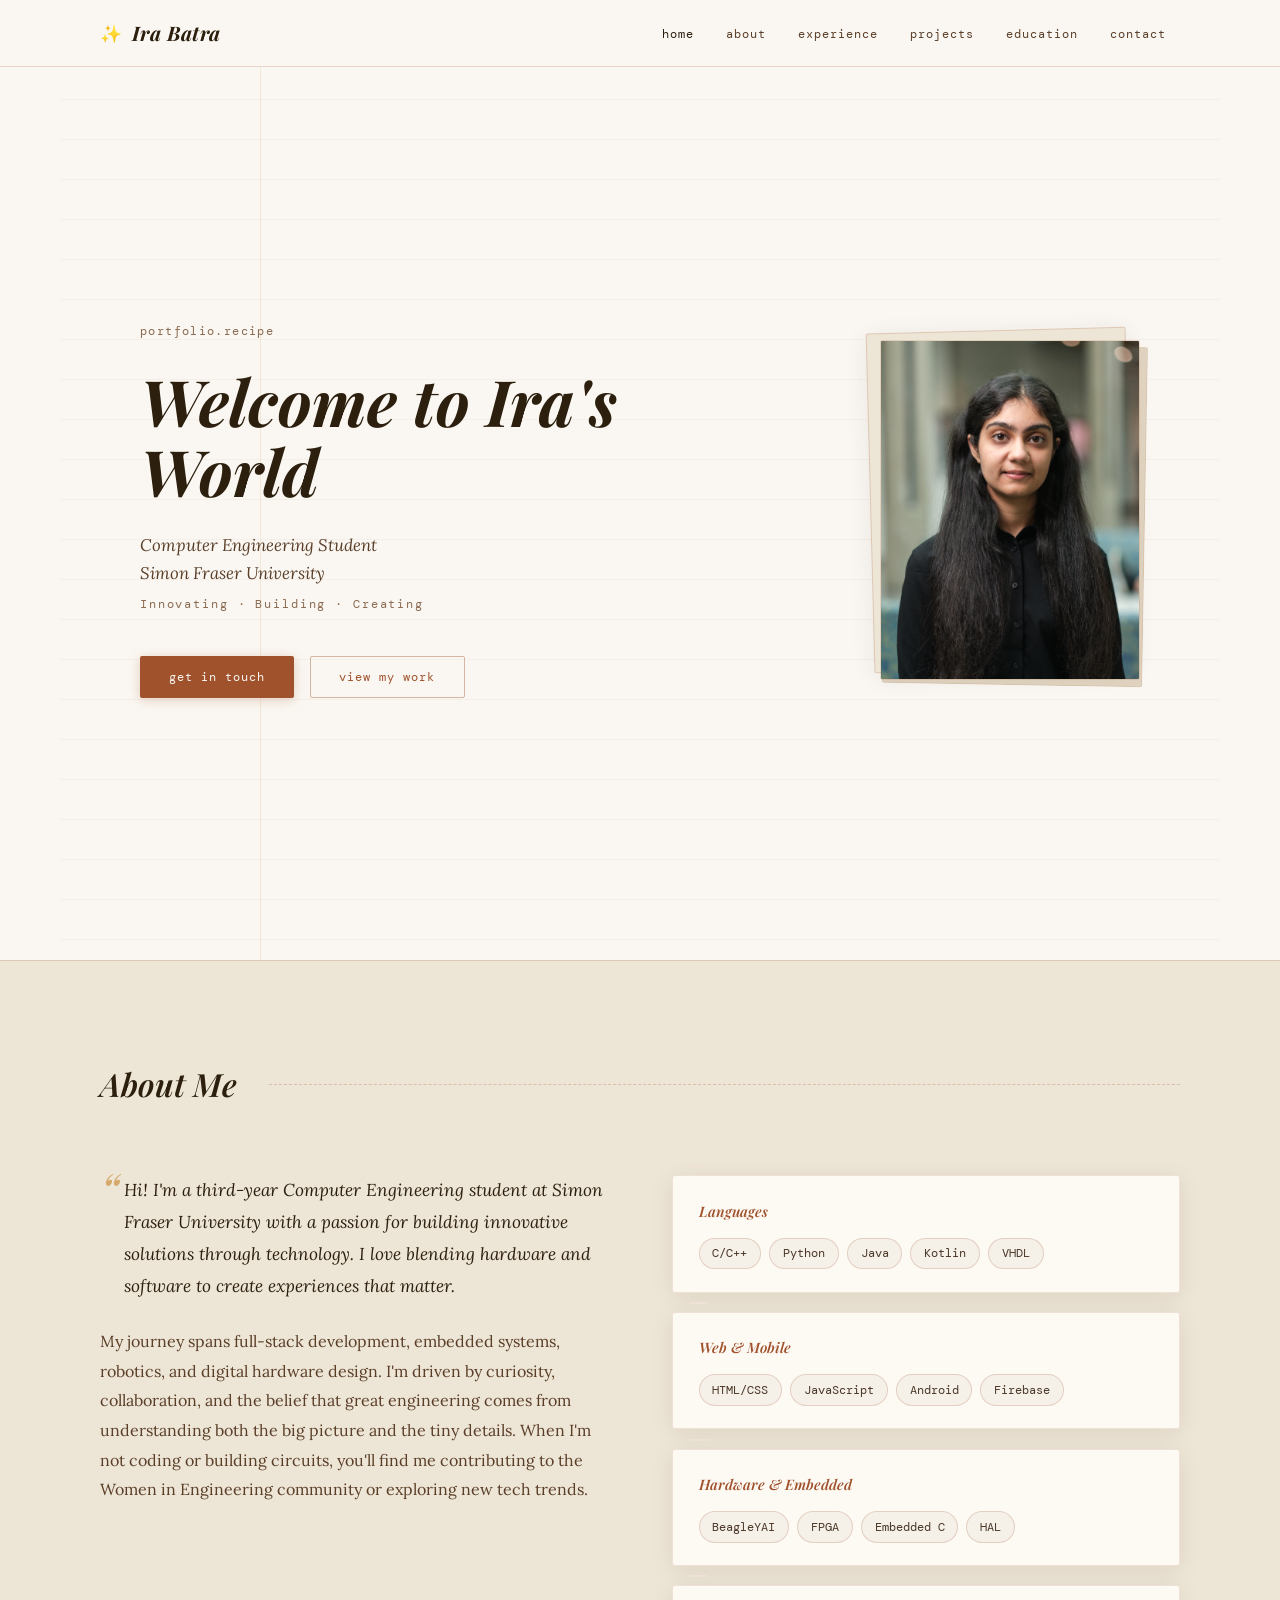
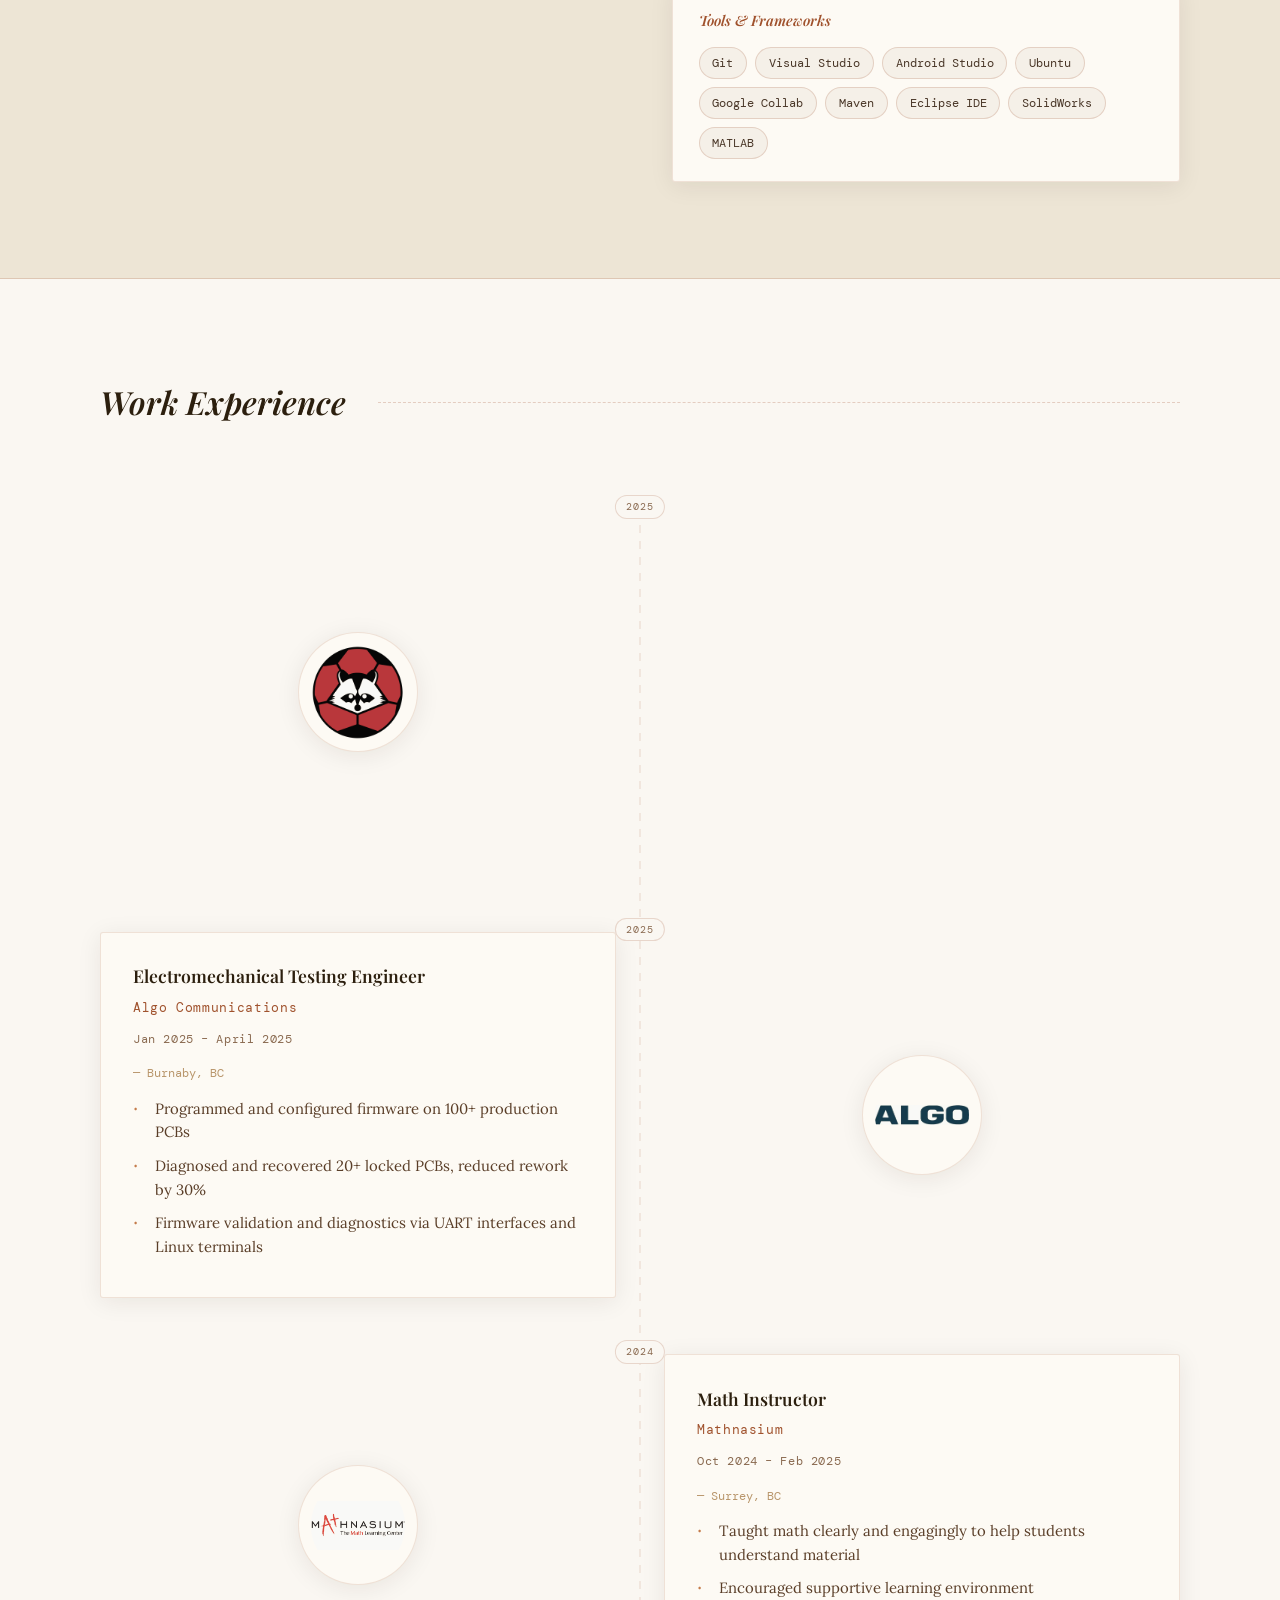
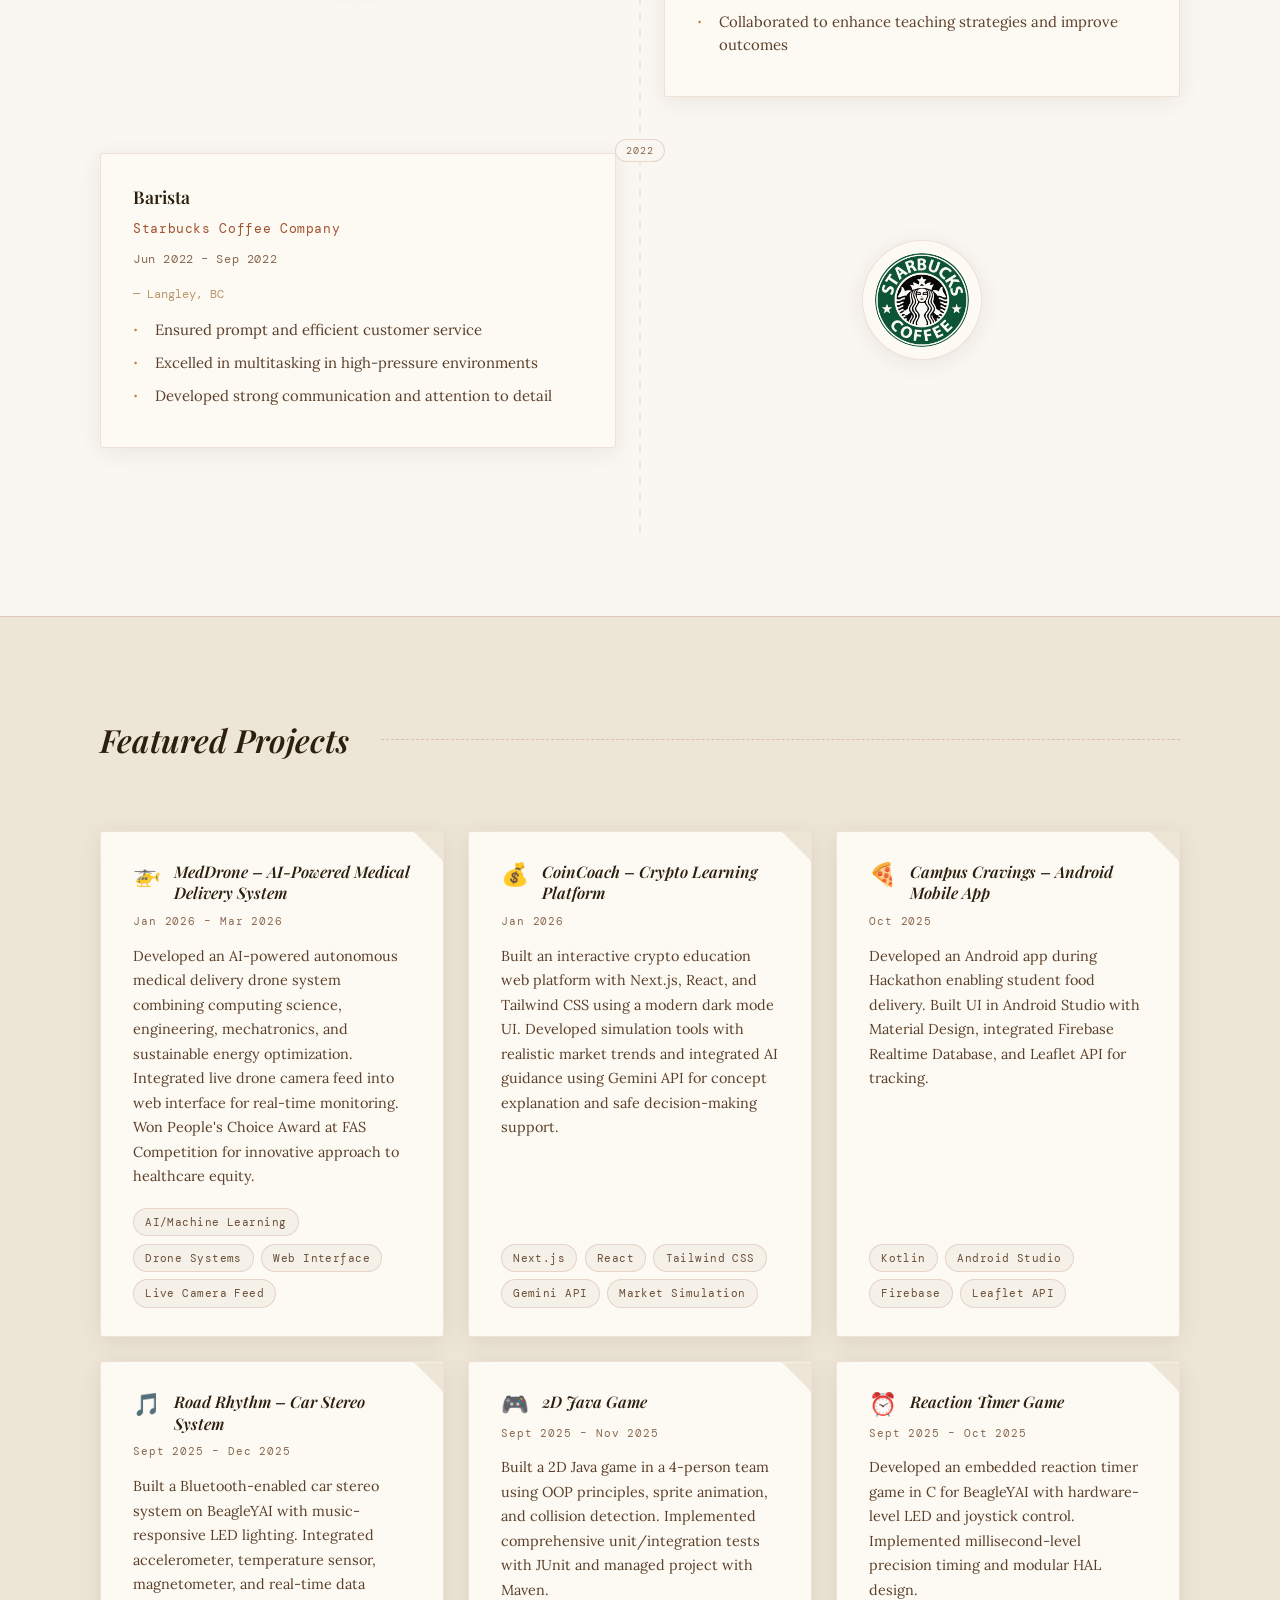
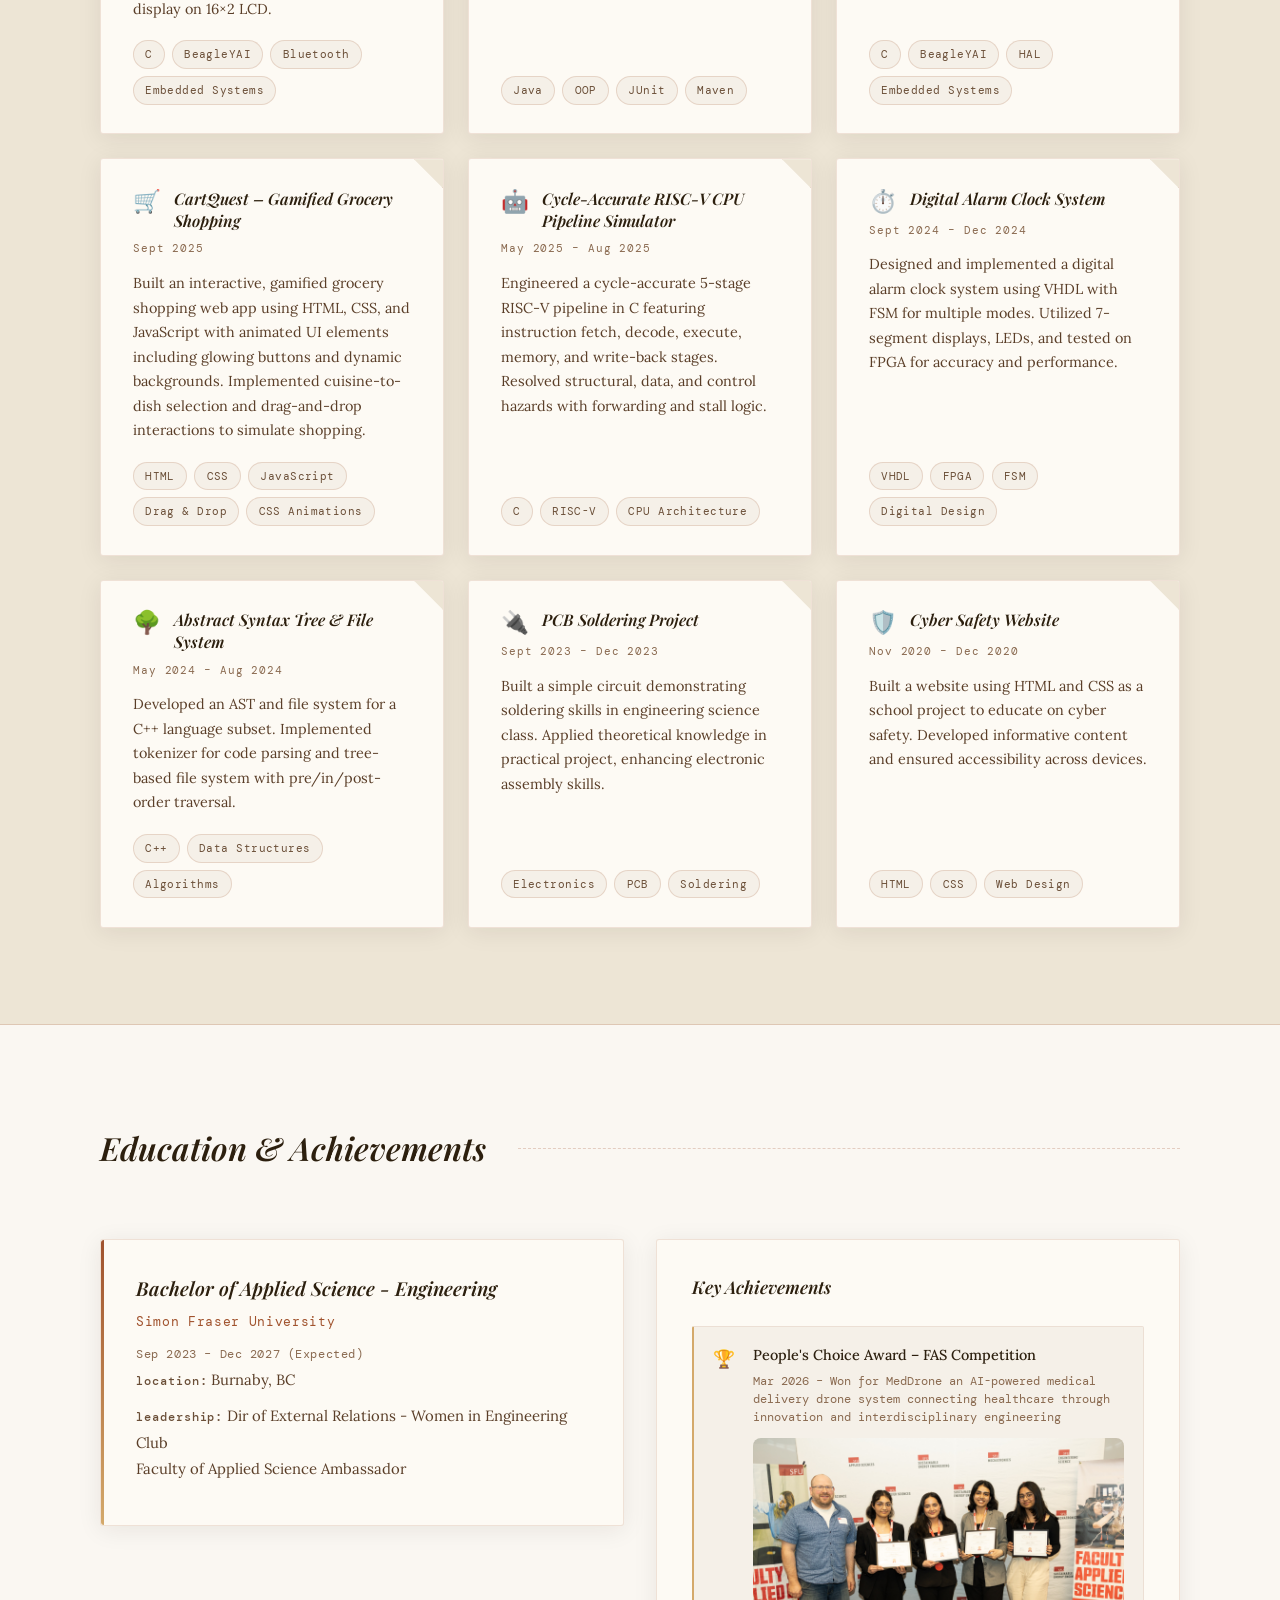
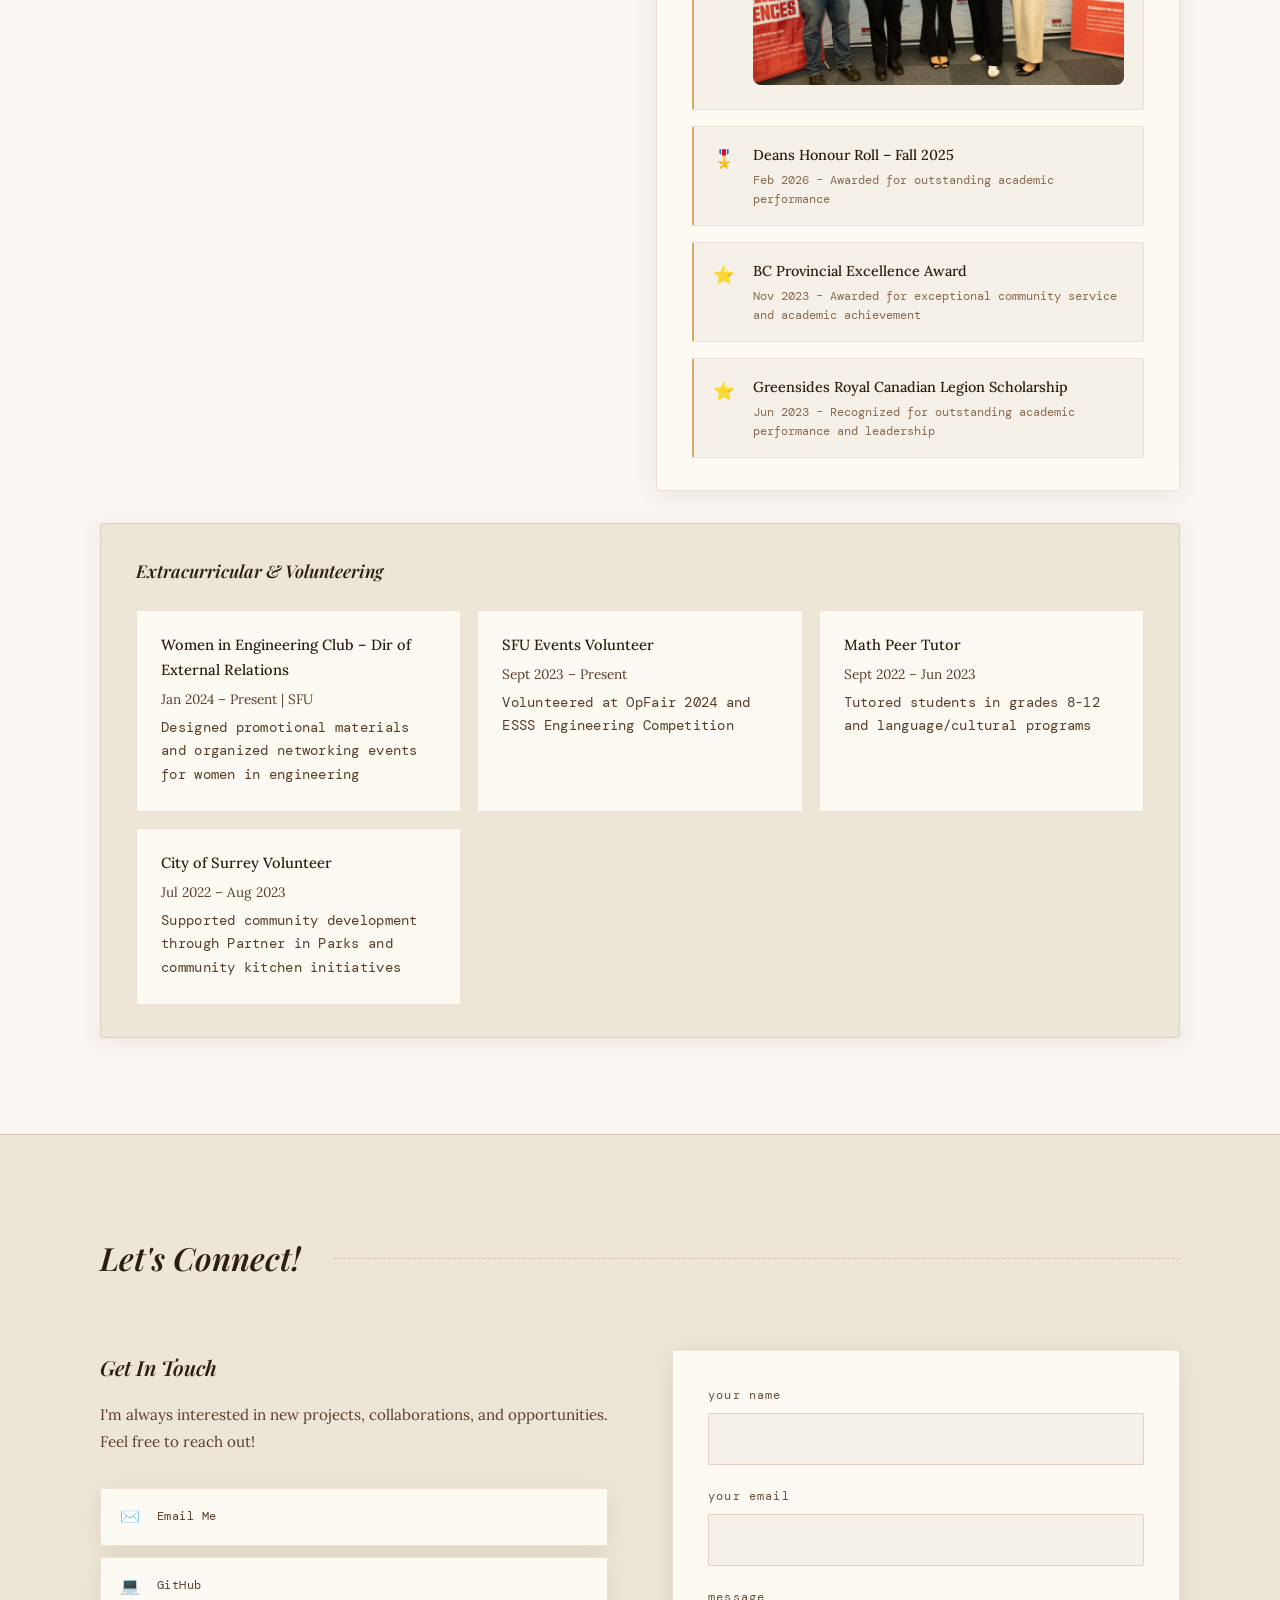
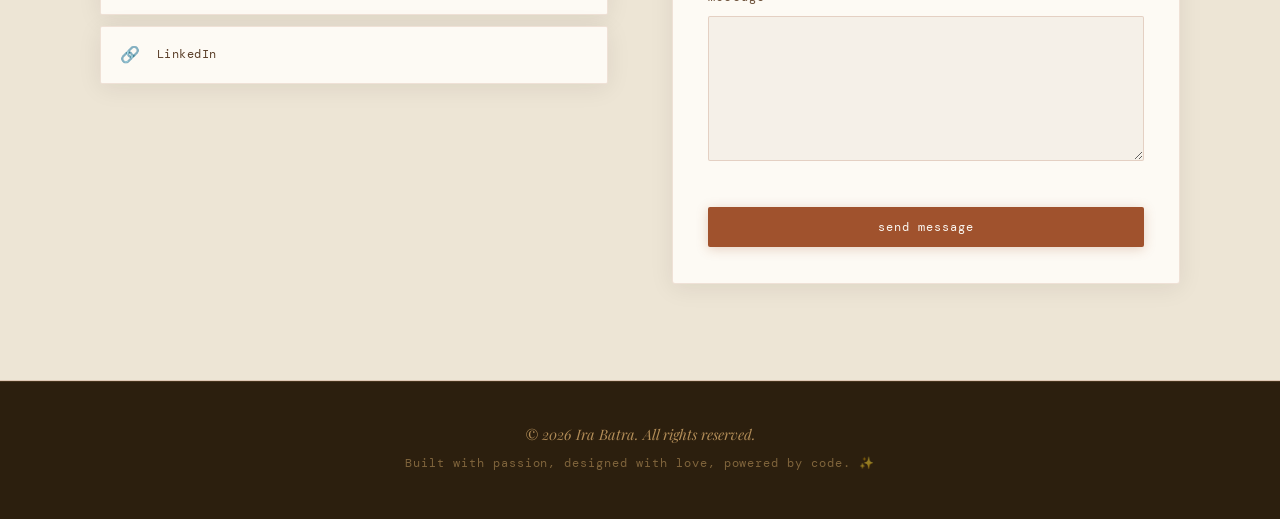
==== commit 0b81d04c: "check" ====
--- a/index.html
+++ b/index.html
@@ -3,7 +3,7 @@
 <head>
     <meta charset="UTF-8">
     <meta name="viewport" content="width=device-width, initial-scale=1.0">
-    <title>Ira Batra - Computer Engineering Student</title>
+    <title>Ira Batra 1 - Computer Engineering Student</title>
     <link rel="stylesheet" href="css/style.css">
 </head>
 <body>
--- a/css/style.css
+++ b/css/style.css
@@ -1,39 +1,56 @@
+@import url('https://fonts.googleapis.com/css2?family=Playfair+Display:ital,wght@0,400;0,600;0,700;1,400;1,600&family=Lora:ital,wght@0,400;0,500;1,400&family=DM+Mono:ital,wght@0,400;0,500;1,400&display=swap');
+
 :root {
-    --primary-color: #9945ff;
-    --secondary-color: #7c3aed;
-    --tertiary-color: #00d4ff;
-    --accent-pink: #9945ff;
-    --accent-purple: #c084fc;
-    --accent-blue: #00d4ff;
-    --dark-bg: #0a0e27;
-    --darker-bg: #050710;
-    --card-bg: #1a1f3a;
-    --text-primary: #f0f0f0;
-    --text-secondary: #a8adc7;
-    --text-muted: #6b7494;
-    --border-color: rgba(153, 69, 255, 0.2);
-    --glow-pink: 0 0 20px rgba(153, 69, 255, 0.6);
-    --glow-purple: 0 0 20px rgba(192, 132, 252, 0.5);
-    --glow-blue: 0 0 20px rgba(0, 212, 255, 0.6);
-    --transition: all 0.3s cubic-bezier(0.4, 0, 0.2, 1);
-}
-
-* {
-    margin: 0;
-    padding: 0;
-    box-sizing: border-box;
-}
-
-html {
-    scroll-behavior: smooth;
-}
+    --parchment: #f5f0e8;
+    --parchment-warm: #ede5d5;
+    --parchment-deep: #e0d4c0;
+    --cream: #faf7f2;
+    --cream-dark: #f0ead8;
+    --flour: #f9f6f0;
+    --ink: #2c1f0e;
+    --ink-light: #4a3728;
+    --ink-mid: #6b4f38;
+    --brown-warm: #8b5e3c;
+    --cinnamon: #a0522d;
+    --cinnamon-light: #c47b4a;
+    --vanilla: #d4a96a;
+    --caramel: #c8860a;
+    --caramel-light: #e8a830;
+    --rye: #b8956a;
+    --card-bg: #fdfaf4;
+    --card-border: rgba(160, 82, 45, 0.15);
+    --divider: rgba(160, 82, 45, 0.2);
+    --text-primary: #2c1f0e;
+    --text-secondary: #5a3e28;
+    --text-muted: #8a6a50;
+    --text-light: #b8956a;
+    --shadow-warm: 0 4px 24px rgba(44, 31, 14, 0.08);
+    --shadow-hover: 0 12px 40px rgba(44, 31, 14, 0.14);
+    --glow-cinnamon: 0 0 0 3px rgba(160, 82, 45, 0.12);
+    --transition: all 0.35s cubic-bezier(0.4, 0, 0.2, 1);
+    --font-display: 'Playfair Display', Georgia, serif;
+    --font-body: 'Lora', Georgia, serif;
+    --font-mono: 'DM Mono', 'Courier New', monospace;
+}
+
+* { margin: 0; padding: 0; box-sizing: border-box; }
+html { scroll-behavior: smooth; }
 
 body {
-    font-family: 'Segoe UI', Tahoma, Geneva, Verdana, sans-serif;
-    background: var(--dark-bg);
+    font-family: var(--font-body);
+    background: var(--cream);
     color: var(--text-primary);
-    line-height: 1.6;
+    line-height: 1.7;
     overflow-x: hidden;
+}
+
+body::after {
+    content: '';
+    position: fixed;
+    inset: 0;
+    background: radial-gradient(ellipse at 50% 0%, rgba(212, 169, 106, 0.06) 0%, transparent 60%);
+    pointer-events: none;
+    z-index: 0;
 }
 
 /* ==================== NAVBAR ==================== */
@@ -41,464 +58,495 @@
     position: fixed;
     top: 0;
     width: 100%;
-    background: rgba(10, 14, 39, 0.95);
-    backdrop-filter: blur(10px);
-    border-bottom: 2px solid var(--border-color);
+    background: rgba(250, 247, 242, 0.96);
+    backdrop-filter: blur(8px);
+    border-bottom: 1px solid var(--divider);
     z-index: 1000;
     padding: 1rem 0;
 }
 
 .nav-container {
-    max-width: 1200px;
+    max-width: 1160px;
     margin: 0 auto;
     display: flex;
     justify-content: space-between;
     align-items: center;
-    padding: 0 2rem;
+    padding: 0 2.5rem;
 }
 
 .nav-logo {
     display: flex;
     align-items: center;
-    gap: 0.5rem;
-    font-size: 1.5rem;
-    font-weight: bold;
-    background: linear-gradient(135deg, var(--accent-pink), var(--accent-purple));
-    -webkit-background-clip: text;
-    -webkit-text-fill-color: transparent;
-    background-clip: text;
+    gap: 0.6rem;
+    font-family: var(--font-display);
+    font-size: 1.25rem;
+    font-weight: 700;
+    color: var(--ink);
+    letter-spacing: 0.02em;
+    font-style: italic;
 }
 
 .logo-icon {
-    display: inline-block;
-    animation: rotate 3s linear infinite;
+    font-size: 1.1rem;
+    font-style: normal;
 }
 
 .nav-menu {
     display: flex;
     list-style: none;
-    gap: 2rem;
+    gap: 0.2rem;
 }
 
 .nav-link {
-    color: var(--text-primary);
+    color: var(--text-secondary);
     text-decoration: none;
-    font-weight: 500;
-    position: relative;
-    transition: var(--transition);
-}
-
-.nav-link::after {
-    content: '';
-    position: absolute;
-    bottom: -5px;
-    left: 0;
-    width: 0;
-    height: 2px;
-    background: linear-gradient(90deg, var(--accent-pink), var(--accent-purple));
-    transition: var(--transition);
-}
-
-.nav-link:hover::after {
-    width: 100%;
+    font-family: var(--font-mono);
+    font-size: 0.78rem;
+    letter-spacing: 0.08em;
+    padding: 0.4rem 0.9rem;
+    border-radius: 20px;
+    transition: var(--transition);
+    text-transform: lowercase;
 }
 
 .nav-link:hover {
-    color: var(--accent-pink);
+    color: var(--cinnamon);
+    background: rgba(160, 82, 45, 0.07);
 }
 
 .hamburger {
     display: none;
     flex-direction: column;
     cursor: pointer;
-    gap: 0.5rem;
+    gap: 0.4rem;
 }
 
 .hamburger span {
-    width: 25px;
-    height: 3px;
-    background: var(--accent-pink);
-    border-radius: 2px;
-    transition: var(--transition);
-}
-
-/* ==================== HERO SECTION ==================== */
+    width: 22px;
+    height: 1.5px;
+    background: var(--ink);
+    border-radius: 1px;
+    transition: var(--transition);
+}
+
+/* ==================== HERO ==================== */
 .hero {
     min-height: 100vh;
     display: flex;
     align-items: center;
-    justify-content: center;
     margin-top: 60px;
     position: relative;
     overflow: hidden;
-    background: linear-gradient(135deg, rgba(153, 69, 255, 0.1), rgba(0, 212, 255, 0.1));
+    background: var(--cream);
 }
 
 .hero::before {
     content: '';
     position: absolute;
-    width: 200%;
-    height: 200%;
-    background: radial-gradient(circle, rgba(153, 69, 255, 0.15) 1px, transparent 1px);
-    background-size: 50px 50px;
-    animation: moveBackground 20s linear infinite;
+    inset: 0;
+    background-image: repeating-linear-gradient(
+        transparent,
+        transparent 39px,
+        rgba(160, 82, 45, 0.05) 39px,
+        rgba(160, 82, 45, 0.05) 40px
+    );
     pointer-events: none;
 }
 
-@keyframes moveBackground {
-    0% { transform: translate(0, 0); }
-    100% { transform: translate(50px, 50px); }
+.hero::after {
+    content: '';
+    position: absolute;
+    top: 0; left: 200px;
+    width: 1px; height: 100%;
+    background: rgba(212, 169, 106, 0.2);
+    pointer-events: none;
 }
 
 .hero-content {
+    display: grid;
+    grid-template-columns: 1fr auto;
+    gap: 5rem;
+    align-items: center;
+    max-width: 1160px;
+    margin: 0 auto;
+    padding: 0 2.5rem;
+    position: relative;
+    z-index: 1;
+}
+
+.hero-text::before {
+    content: 'portfolio.recipe';
+    display: block;
+    font-family: var(--font-mono);
+    font-size: 0.72rem;
+    color: var(--text-muted);
+    letter-spacing: 0.12em;
+    margin-bottom: 1.5rem;
+}
+
+.hero-text h1 {
+    font-family: var(--font-display);
+    font-size: 4rem;
+    font-weight: 700;
+    color: var(--ink);
+    line-height: 1.1;
+    margin-bottom: 1.5rem;
+    font-style: italic;
+}
+
+.glitch::before, .glitch::after { display: none; }
+
+.tagline {
+    font-family: var(--font-body);
+    font-size: 1.05rem;
+    color: var(--text-secondary);
+    margin-bottom: 0.4rem;
+    font-style: italic;
+}
+
+.tagline::before { content: none; }
+
+.subtitle {
+    font-family: var(--font-mono);
+    font-size: 0.78rem;
+    color: var(--text-muted);
+    letter-spacing: 0.15em;
+    margin-bottom: 2.5rem;
+}
+
+.subtitle::before { content: none; }
+
+.hero-buttons {
+    display: flex;
+    gap: 1rem;
+    flex-wrap: wrap;
+}
+
+.profile-container {
+    position: relative;
+    width: 260px;
+    height: 340px;
+    flex-shrink: 0;
+}
+
+.profile-container::before {
+    content: '';
+    position: absolute;
+    top: -10px; left: -10px;
+    right: 10px; bottom: 10px;
+    background: var(--parchment-warm);
+    border: 1px solid var(--divider);
+    border-radius: 2px;
+    box-shadow: var(--shadow-warm);
+    z-index: -1;
+    transform: rotate(-1.5deg);
+}
+
+.profile-container::after {
+    content: '';
+    position: absolute;
+    top: 5px; left: 5px;
+    right: -5px; bottom: -5px;
+    background: var(--parchment-deep);
+    border: 1px solid rgba(160, 82, 45, 0.1);
+    border-radius: 2px;
+    z-index: -2;
+    transform: rotate(1deg);
+}
+
+.profile-glow { display: none; }
+
+.profile-pic {
+    width: 100%;
+    height: 100%;
+    object-fit: cover;
+    border-radius: 2px;
+    border: 1px solid rgba(160, 82, 45, 0.15);
+    filter: sepia(8%) contrast(1.02) brightness(1.01);
+    transition: var(--transition);
+    position: relative;
+    z-index: 1;
+}
+
+.profile-pic:hover {
+    filter: sepia(0%) contrast(1.05) brightness(1.03);
+}
+
+.floating-particles { position: absolute; inset: 0; pointer-events: none; }
+
+.particle {
+    position: absolute;
+    font-family: var(--font-mono);
+    font-size: 0.6rem;
+    color: var(--text-muted);
+    opacity: 0;
+    animation: drift 18s infinite ease-in-out;
+    letter-spacing: 0.05em;
+    white-space: nowrap;
+}
+
+.particle:nth-child(1) { top: 12%; left: 3%; animation-delay: 0s; }
+.particle:nth-child(2) { top: 42%; left: 78%; animation-delay: 3s; }
+.particle:nth-child(3) { top: 78%; left: 8%; animation-delay: 6s; }
+.particle:nth-child(4) { top: 22%; left: 68%; animation-delay: 9s; }
+.particle:nth-child(5) { top: 62%; left: 45%; animation-delay: 12s; }
+
+.particle:nth-child(1)::before { content: '1 cup creativity'; }
+.particle:nth-child(2)::before { content: '2 tsp precision'; }
+.particle:nth-child(3)::before { content: '½ cup patience'; }
+.particle:nth-child(4)::before { content: 'pinch of chaos'; }
+.particle:nth-child(5)::before { content: 'fold until elegant'; }
+
+@keyframes drift {
+    0%, 100% { opacity: 0; transform: translateY(0); }
+    20%, 80% { opacity: 0.45; }
+    50% { opacity: 0.65; transform: translateY(-12px); }
+}
+
+/* ==================== BUTTONS ==================== */
+.btn {
+    padding: 0.75rem 1.8rem;
+    border: none;
+    border-radius: 2px;
+    font-family: var(--font-mono);
+    font-size: 0.78rem;
+    cursor: pointer;
+    transition: var(--transition);
+    letter-spacing: 0.08em;
+    text-transform: lowercase;
+    position: relative;
+    clip-path: none;
+}
+
+.btn-primary {
+    background: var(--cinnamon);
+    color: var(--cream);
+    box-shadow: 0 2px 12px rgba(160, 82, 45, 0.25);
+}
+
+.btn-primary:hover {
+    background: var(--ink-light);
+    transform: translateY(-2px);
+    box-shadow: 0 6px 20px rgba(160, 82, 45, 0.3);
+}
+
+.btn-secondary {
+    background: transparent;
+    color: var(--cinnamon);
+    border: 1px solid rgba(160, 82, 45, 0.4);
+}
+
+.btn-secondary:hover {
+    background: rgba(160, 82, 45, 0.06);
+    border-color: var(--cinnamon);
+    transform: translateY(-2px);
+}
+
+.btn-submit { width: 100%; margin-top: 1rem; }
+
+/* ==================== SECTIONS ==================== */
+section {
+    padding: 6rem 2.5rem;
+    max-width: 1160px;
+    margin: 0 auto;
+    position: relative;
+    z-index: 1;
+}
+
+.section-header {
+    display: flex;
+    align-items: center;
+    gap: 2rem;
+    margin-bottom: 4rem;
+    text-align: left;
+}
+
+.section-header h2 {
+    font-family: var(--font-display);
+    font-size: 2rem;
+    font-weight: 600;
+    color: var(--ink);
+    white-space: nowrap;
+    font-style: italic;
+    background: none;
+    -webkit-text-fill-color: unset;
+    -webkit-background-clip: unset;
+}
+
+.section-header h2::before,
+.section-header h2::after { content: none; }
+
+.header-line {
+    flex: 1;
+    height: 0;
+    border-top: 1px dashed rgba(160, 82, 45, 0.25);
+    background: none;
+    animation: none;
+}
+
+/* ==================== ABOUT ==================== */
+.about {
+    background: var(--parchment-warm);
+    border-top: 1px solid var(--divider);
+    border-bottom: 1px solid var(--divider);
+    max-width: 100%;
+    padding: 6rem calc((100% - 1160px) / 2 + 2.5rem);
+}
+
+.about-content {
+    display: grid;
+    grid-template-columns: 1fr 1fr;
+    gap: 4rem;
+    align-items: start;
+}
+
+.about-text {
+    color: var(--text-secondary);
+    font-size: 1rem;
+    line-height: 1.85;
+}
+
+.about-intro {
+    font-size: 1.08rem;
+    color: var(--ink);
+    margin-bottom: 1.5rem;
+    font-style: italic;
+    padding-left: 1.5rem;
+    border-left: none;
+    position: relative;
+}
+
+.about-intro::before {
+    content: '\201C';
+    position: absolute;
+    left: 0; top: -10px;
+    font-family: var(--font-display);
+    font-size: 3rem;
+    color: var(--vanilla);
+    line-height: 1;
+}
+
+.skills-grid { display: grid; gap: 1.2rem; }
+
+.skill-category {
+    padding: 1.4rem 1.6rem;
+    background: var(--card-bg);
+    border: 1px solid var(--card-border);
+    border-radius: 3px;
+    transition: var(--transition);
+    position: relative;
+    box-shadow: var(--shadow-warm);
+}
+
+.skill-category::before {
+    content: attr(data-ref);
+    position: absolute;
+    top: -11px; left: 16px;
+    font-family: var(--font-mono);
+    font-size: 0.62rem;
+    color: var(--cinnamon);
+    background: var(--card-bg);
+    padding: 0 8px;
+    letter-spacing: 0.1em;
+    text-transform: lowercase;
+    border: 1px solid var(--card-border);
+    border-radius: 20px;
+}
+
+.skill-category:hover {
+    border-color: rgba(160, 82, 45, 0.3);
+    box-shadow: var(--shadow-hover);
+    transform: translateY(-2px);
+}
+
+.skill-category h3 {
+    font-family: var(--font-display);
+    font-size: 0.9rem;
+    font-weight: 600;
+    color: var(--cinnamon);
+    margin-bottom: 0.9rem;
+    font-style: italic;
+}
+
+.skill-tags { display: flex; flex-wrap: wrap; gap: 0.5rem; }
+
+.skill-tag {
+    display: inline-block;
+    padding: 0.3rem 0.8rem;
+    background: var(--parchment);
+    border: 1px solid rgba(160, 82, 45, 0.2);
+    color: var(--ink-light);
+    border-radius: 20px;
+    font-family: var(--font-mono);
+    font-size: 0.74rem;
+    transition: var(--transition);
+}
+
+.skill-tag:hover {
+    background: var(--cinnamon);
+    color: var(--cream);
+    border-color: var(--cinnamon);
+    transform: translateY(-1px);
+}
+
+/* ==================== EXPERIENCE ==================== */
+.experience { background: var(--cream); }
+
+.experience-timeline { position: relative; padding: 1rem 0; }
+
+.experience-timeline::before {
+    content: '';
+    position: absolute;
+    left: 50%;
+    transform: translateX(-50%);
+    width: 1px;
+    height: 100%;
+    background: repeating-linear-gradient(
+        to bottom,
+        var(--divider) 0px,
+        var(--divider) 8px,
+        transparent 8px,
+        transparent 16px
+    );
+}
+
+.timeline-item {
+    margin-bottom: 3.5rem;
     display: grid;
     grid-template-columns: 1fr 1fr;
     gap: 3rem;
     align-items: center;
-    max-width: 1200px;
-    margin: 0 auto;
-    padding: 0 2rem;
-    position: relative;
-    z-index: 1;
-}
-
-.hero-text h1 {
-    font-size: 3.5rem;
-    font-weight: 900;
-    margin-bottom: 1rem;
-    background: linear-gradient(135deg, var(--accent-pink), var(--accent-purple), var(--accent-blue));
-    -webkit-background-clip: text;
-    -webkit-text-fill-color: transparent;
-    background-clip: text;
-    line-height: 1.1;
-}
-
-.tagline {
-    font-size: 1.3rem;
-    color: var(--text-secondary);
-    margin-bottom: 0.5rem;
-    font-weight: 500;
-}
-
-.subtitle {
-    font-size: 1.1rem;
-    color: var(--accent-pink);
-    letter-spacing: 3px;
-    margin-bottom: 2rem;
-}
-
-.hero-buttons {
-    display: flex;
-    gap: 1.5rem;
-    flex-wrap: wrap;
-}
-
-.profile-container {
-    position: relative;
-    width: 300px;
-    height: 400px;
-    margin: 0 auto 0 10rem;
-}
-
-.profile-glow {
-    position: absolute;
-    width: 100%;
-    height: 100%;
-    background: linear-gradient(135deg, var(--accent-pink), var(--accent-purple));
-    border-radius: 50%;
-    filter: blur(30px);
-    opacity: 0.6;
-    animation: glow-pulse 3s ease-in-out infinite;
-    z-index: -1;
-}
-
-@keyframes glow-pulse {
-    0%, 100% { transform: scale(1); opacity: 0.6; }
-    50% { transform: scale(1.1); opacity: 0.8; }
-}
-
-.profile-pic {
-    width: 100%;
-    height: 100%;
-    object-fit: cover;
-    border-radius: 50%;
-    border: 3px solid var(--accent-pink);
-    box-shadow: var(--glow-pink);
-    transition: var(--transition);
-}
-
-.profile-pic:hover {
-    border-color: var(--accent-purple);
-    box-shadow: var(--glow-purple);
-    transform: scale(1.05);
-}
-
-.floating-particles {
-    position: absolute;
-    width: 100%;
-    height: 100%;
-    pointer-events: none;
-}
-
-.particle {
-    position: absolute;
-    width: 4px;
-    height: 4px;
-    background: var(--accent-pink);
-    border-radius: 50%;
-    animation: float 15s infinite;
-    opacity: 0.5;
-}
-
-.particle:nth-child(1) { top: 20%; left: 10%; animation-delay: 0s; }
-.particle:nth-child(2) { top: 50%; left: 80%; animation-delay: 2s; }
-.particle:nth-child(3) { top: 80%; left: 20%; animation-delay: 4s; }
-.particle:nth-child(4) { top: 30%; left: 70%; animation-delay: 6s; }
-.particle:nth-child(5) { top: 60%; left: 40%; animation-delay: 8s; }
-
-@keyframes float {
-    0%, 100% { transform: translateY(0) translateX(0); opacity: 0.5; }
-    25% { transform: translateY(-30px) translateX(20px); opacity: 0.8; }
-    50% { transform: translateY(-60px) translateX(-20px); opacity: 0.5; }
-    75% { transform: translateY(-30px) translateX(30px); opacity: 0.8; }
-}
-
-/* ==================== BUTTONS ==================== */
-.btn {
-    padding: 0.8rem 1.8rem;
-    border: none;
-    border-radius: 50px;
-    font-weight: 600;
-    font-size: 1rem;
-    cursor: pointer;
-    transition: var(--transition);
-    position: relative;
-    overflow: hidden;
-    text-transform: uppercase;
-    letter-spacing: 1px;
-}
-
-.btn-primary {
-    background: linear-gradient(135deg, var(--accent-pink), var(--accent-purple));
-    color: white;
-    box-shadow: var(--glow-pink);
-}
-
-.btn-primary:hover {
-    transform: translateY(-3px);
-    box-shadow: var(--glow-pink), 0 10px 30px rgba(255, 0, 110, 0.4);
-}
-
-.btn-secondary {
-    background: transparent;
-    color: var(--accent-blue);
-    border: 2px solid var(--accent-blue);
-    box-shadow: var(--glow-blue);
-}
-
-.btn-secondary:hover {
-    background: rgba(58, 134, 255, 0.1);
-    transform: translateY(-3px);
-}
-
-.btn-submit {
-    width: 100%;
-    margin-top: 1rem;
-}
-
-/* ==================== GLITCH EFFECT ==================== */
-.glitch {
-    position: relative;
-    display: inline-block;
-}
-
-.glitch::before,
-.glitch::after {
-    content: attr(data-text);
-    position: absolute;
-    left: 0;
-    top: 0;
-    width: 100%;
-    height: 100%;
-}
-
-.glitch::before {
-    animation: glitch 2s infinite;
-    color: var(--accent-blue);
-    z-index: -1;
-    text-shadow: -2px 0 var(--accent-pink);
-}
-
-.glitch::after {
-    animation: glitch 2s infinite reverse;
-    color: var(--accent-purple);
-    z-index: -2;
-    text-shadow: 2px 0 var(--accent-blue);
-}
-
-@keyframes glitch {
-    0% { clip-path: inset(0 0 0 0); }
-    20% { clip-path: inset(10% 0 60% 0); }
-    40% { clip-path: inset(40% 0 10% 0); }
-    60% { clip-path: inset(20% 0 40% 0); }
-    80% { clip-path: inset(50% 0 20% 0); }
-    100% { clip-path: inset(0 0 0 0); }
-}
-
-/* ==================== SECTIONS ==================== */
-section {
-    padding: 5rem 2rem;
-    max-width: 1200px;
-    margin: 0 auto;
-}
-
-.section-header {
-    text-align: center;
-    margin-bottom: 3rem;
-}
-
-.section-header h2 {
-    font-size: 2.5rem;
-    background: linear-gradient(135deg, var(--accent-pink), var(--accent-purple));
-    -webkit-background-clip: text;
-    -webkit-text-fill-color: transparent;
-    background-clip: text;
-    margin-bottom: 1rem;
-}
-
-.header-line {
-    width: 80px;
-    height: 4px;
-    background: linear-gradient(90deg, var(--accent-pink), var(--accent-purple), var(--accent-blue));
-    margin: 0 auto;
-    border-radius: 2px;
-    animation: expandLine 0.8s ease-out;
-}
-
-@keyframes expandLine {
-    from { width: 0; }
-    to { width: 80px; }
-}
-
-/* ==================== ABOUT SECTION ==================== */
-.about {
-    background: linear-gradient(135deg, rgba(153, 69, 255, 0.05), rgba(0, 212, 255, 0.05));
-    border-top: 2px solid var(--border-color);
-    border-bottom: 2px solid var(--border-color);
-}
-
-.about-content {
-    display: grid;
-    grid-template-columns: 1fr 1fr;
-    gap: 3rem;
-    align-items: start;
-}
-
-.about-text {
-    color: var(--text-secondary);
-    font-size: 1.05rem;
-    line-height: 1.8;
-}
-
-.about-intro {
-    font-size: 1.2rem;
-    color: var(--text-primary);
-    margin-bottom: 1.5rem;
-    font-weight: 500;
-}
-
-.skills-grid {
-    display: grid;
-    gap: 1.5rem;
-}
-
-.skill-category {
-    padding: 1.5rem;
-    background: rgba(153, 69, 255, 0.1);
-    border: 1px solid var(--border-color);
-    border-radius: 10px;
-    transition: var(--transition);
-}
-
-.skill-category:hover {
-    background: rgba(153, 69, 255, 0.2);
-    border-color: var(--accent-pink);
-    box-shadow: var(--glow-pink);
-}
-
-.skill-category h3 {
-    color: var(--accent-pink);
-    margin-bottom: 1rem;
-    font-size: 1.1rem;
-}
-
-.skill-tags {
-    display: flex;
-    flex-wrap: wrap;
-    gap: 0.7rem;
-}
-
-.skill-tag {
-    display: inline-block;
-    padding: 0.5rem 1rem;
-    background: rgba(58, 134, 255, 0.15);
-    border: 1px solid var(--accent-blue);
-    color: var(--accent-blue);
-    border-radius: 20px;
-    font-size: 0.9rem;
-    transition: var(--transition);
-}
-
-.skill-tag:hover {
-    background: rgba(58, 134, 255, 0.3);
-    box-shadow: var(--glow-blue);
-    transform: translateY(-2px);
-}
-
-/* ==================== EXPERIENCE SECTION ==================== */
-.experience {
-    background: linear-gradient(135deg, rgba(51, 56, 236, 0.03), rgba(195, 125, 255, 0.03));
-}
-
-.experience-timeline {
-    position: relative;
-    padding: 2rem 0;
-}
-
-.experience-timeline::before {
-    content: '';
+    position: relative;
+}
+
+.timeline-item:nth-child(even) { direction: rtl; }
+.timeline-item:nth-child(even) .experience-card { direction: ltr; }
+
+.timeline-item[data-year]::before {
+    content: attr(data-year);
     position: absolute;
     left: 50%;
     transform: translateX(-50%);
-    width: 3px;
-    height: 100%;
-    background: linear-gradient(180deg, var(--accent-pink), var(--accent-purple), var(--accent-blue));
-}
-
-.timeline-item {
-    margin-bottom: 3rem;
-    display: grid;
-    grid-template-columns: 1fr 1fr;
-    gap: 2rem;
-    align-items: center;
-}
-
-.timeline-item:nth-child(even) {
-    direction: rtl;
-}
-
-.timeline-item:nth-child(even) .experience-card {
-    direction: ltr;
+    font-family: var(--font-mono);
+    font-size: 0.65rem;
+    color: var(--text-muted);
+    background: var(--cream);
+    padding: 2px 10px;
+    letter-spacing: 0.1em;
+    border: 1px solid var(--divider);
+    border-radius: 20px;
+    z-index: 5;
+    top: -14px;
 }
 
 .timeline-dot {
-    width: 160px;
-    height: 160px;
-    background: var(white);
-    border: 4px solid var(--dark-bg);
+    width: 120px;
+    height: 120px;
+    background: var(--card-bg);
+    border: 1px solid var(--card-border);
     border-radius: 50%;
     margin: 0 auto;
-    box-shadow: var(--glow-pink);
+    box-shadow: var(--shadow-warm);
     transition: var(--transition);
     display: flex;
     align-items: center;
@@ -506,658 +554,594 @@
     overflow: hidden;
 }
 
+.timeline-dot::before { display: none; }
+
 .timeline-image {
-    width: 100%;
-    height: 100%;
+    width: 80%;
+    height: 80%;
     object-fit: contain;
-    object-position: center;
     border-radius: 50%;
+    filter: sepia(10%) contrast(0.95);
+    transition: var(--transition);
 }
 
 .timeline-item:hover .timeline-dot {
-    width: 170px;
-    height: 170px;
-    box-shadow: var(--glow-pink), 0 0 30px rgba(153, 69, 255, 0.6);
-}
+    box-shadow: var(--shadow-hover);
+    border-color: rgba(160, 82, 45, 0.25);
+}
+
+.timeline-item:hover .timeline-image { filter: sepia(0%) contrast(1); }
 
 .experience-card {
-    padding: 1.5rem;
+    padding: 1.8rem 2rem;
     background: var(--card-bg);
-    border: 1px solid var(--border-color);
-    border-radius: 10px;
-    transition: var(--transition);
-}
-
-.experience-card:hover {
-    border-color: var(--accent-pink);
-    box-shadow: var(--glow-pink);
-    transform: translateY(-5px);
-}
+    border: 1px solid var(--card-border);
+    border-radius: 3px;
+    box-shadow: var(--shadow-warm);
+    transition: var(--transition);
+    position: relative;
+}
+
+.experience-card::before {
+    content: '';
+    position: absolute;
+    top: 0; left: 0;
+    width: 100%; height: 3px;
+    background: linear-gradient(90deg, var(--cinnamon-light), var(--vanilla));
+    border-radius: 3px 3px 0 0;
+    opacity: 0;
+    transition: var(--transition);
+}
+
+.experience-card:hover { box-shadow: var(--shadow-hover); transform: translateY(-4px); }
+.experience-card:hover::before { opacity: 1; }
 
 .card-header h3 {
-    color: var(--accent-pink);
-    font-size: 1.2rem;
-    margin-bottom: 0.5rem;
+    font-family: var(--font-display);
+    color: var(--ink);
+    font-size: 1.1rem;
+    font-weight: 600;
+    margin-bottom: 0.35rem;
 }
 
 .company {
-    color: var(--accent-blue);
-    font-weight: 600;
-    margin-bottom: 0.5rem;
+    font-family: var(--font-mono);
+    color: var(--cinnamon);
+    font-size: 0.8rem;
+    margin-bottom: 0.3rem;
+    letter-spacing: 0.05em;
 }
 
 .date {
+    font-family: var(--font-mono);
     color: var(--text-muted);
-    font-size: 0.9rem;
+    font-size: 0.73rem;
+    letter-spacing: 0.05em;
 }
 
 .location {
-    color: var(--text-secondary);
-    font-size: 0.95rem;
-    margin-bottom: 1rem;
-}
-
-.highlights {
-    list-style: none;
-    color: var(--text-secondary);
-}
+    font-family: var(--font-mono);
+    color: var(--text-light);
+    font-size: 0.75rem;
+    margin: 0.8rem 0;
+}
+
+.location::before { content: '— '; }
+
+.highlights { list-style: none; color: var(--text-secondary); font-size: 0.93rem; }
 
 .highlights li {
-    margin-bottom: 0.8rem;
-    padding-left: 1.5rem;
-    position: relative;
+    margin-bottom: 0.6rem;
+    padding-left: 1.4rem;
+    position: relative;
+    line-height: 1.6;
 }
 
 .highlights li::before {
-    content: '▸';
-    color: var(--accent-purple);
+    content: '·';
+    color: var(--cinnamon-light);
     position: absolute;
     left: 0;
-}
-
-/* ==================== PROJECTS SECTION ==================== */
+    font-size: 1.3rem;
+    line-height: 1.2;
+}
+
+/* ==================== PROJECTS ==================== */
 .projects {
-    background: linear-gradient(135deg, rgba(153, 69, 255, 0.05), rgba(0, 212, 255, 0.05));
-    border-top: 2px solid var(--border-color);
-    border-bottom: 2px solid var(--border-color);
+    background: var(--parchment-warm);
+    border-top: 1px solid var(--divider);
+    border-bottom: 1px solid var(--divider);
+    max-width: 100%;
+    padding: 6rem calc((100% - 1160px) / 2 + 2.5rem);
 }
 
 .projects-grid {
     display: grid;
     grid-template-columns: repeat(auto-fit, minmax(300px, 1fr));
-    gap: 2rem;
+    gap: 1.5rem;
 }
 
 .project-card {
-    padding: 2rem;
+    padding: 1.8rem 2rem;
     background: var(--card-bg);
-    border: 1px solid var(--border-color);
-    border-radius: 15px;
+    border: 1px solid var(--card-border);
+    border-radius: 3px;
     transition: var(--transition);
     position: relative;
     overflow: hidden;
     display: flex;
     flex-direction: column;
+    box-shadow: var(--shadow-warm);
 }
 
 .project-card::before {
     content: '';
     position: absolute;
-    top: -50%;
-    right: -50%;
-    width: 100%;
-    height: 100%;
-    background: linear-gradient(135deg, rgba(153, 69, 255, 0.1), rgba(0, 212, 255, 0.1));
-    opacity: 0;
-    transition: var(--transition);
-    z-index: 0;
-}
-
-.project-card:hover::before {
-    opacity: 1;
-}
-
-.project-card:hover {
-    border-color: var(--accent-pink);
-    box-shadow: var(--glow-pink);
-    transform: translateY(-8px);
-}
+    top: 0; right: 0;
+    width: 28px; height: 28px;
+    background: var(--parchment-warm);
+    clip-path: polygon(100% 0, 0 0, 100% 100%);
+    border-left: 1px solid var(--card-border);
+    border-bottom: 1px solid var(--card-border);
+}
+
+.project-card::after {
+    content: '';
+    position: absolute;
+    bottom: 0; left: 0;
+    width: 0; height: 1px;
+    background: var(--cinnamon);
+    transition: 0.4s ease;
+    opacity: 0.4;
+}
+
+.project-card:hover::after { width: 100%; }
+.project-card:hover { box-shadow: var(--shadow-hover); transform: translateY(-5px); border-color: rgba(160, 82, 45, 0.25); }
 
 .project-header {
     display: flex;
-    gap: 1rem;
-    margin-bottom: 1rem;
+    gap: 0.8rem;
+    margin-bottom: 0.5rem;
     align-items: flex-start;
-    position: relative;
-    z-index: 1;
-}
-
-.project-icon {
-    font-size: 2rem;
-}
+}
+
+.project-icon { font-size: 1.4rem; line-height: 1; flex-shrink: 0; margin-top: 2px; }
 
 .project-header h3 {
-    color: var(--accent-pink);
-    font-size: 1.2rem;
+    font-family: var(--font-display);
+    color: var(--ink);
+    font-size: 1rem;
+    font-weight: 600;
+    line-height: 1.35;
+    font-style: italic;
 }
 
 .project-date {
+    font-family: var(--font-mono);
     color: var(--text-muted);
-    font-size: 0.9rem;
-    position: relative;
-    z-index: 1;
+    font-size: 0.7rem;
+    margin-bottom: 0.8rem;
+    letter-spacing: 0.08em;
 }
 
 .project-description {
     color: var(--text-secondary);
-    margin: 1rem 0;
-    position: relative;
-    z-index: 1;
-}
-
-.tech-stack {
-    display: flex;
-    flex-wrap: wrap;
-    gap: 0.7rem;
-    margin-top: auto;
-    position: relative;
-    z-index: 1;
-}
+    font-size: 0.9rem;
+    line-height: 1.7;
+    flex: 1;
+    margin-bottom: 1.2rem;
+}
+
+.tech-stack { display: flex; flex-wrap: wrap; gap: 0.45rem; margin-top: auto; }
 
 .tech-stack span {
-    padding: 0.4rem 0.9rem;
-    background: rgba(58, 134, 255, 0.15);
-    border: 1px solid var(--accent-blue);
-    color: var(--accent-blue);
-    border-radius: 15px;
-    font-size: 0.8rem;
+    padding: 0.25rem 0.7rem;
+    background: var(--parchment);
+    border: 1px solid rgba(160, 82, 45, 0.18);
+    color: var(--ink-mid);
+    border-radius: 20px;
+    font-family: var(--font-mono);
+    font-size: 0.68rem;
+    letter-spacing: 0.04em;
     transition: var(--transition);
 }
 
 .tech-stack span:hover {
-    background: rgba(58, 134, 255, 0.3);
-    box-shadow: var(--glow-blue);
-    transform: scale(1.05);
-}
-
-/* ==================== EDUCATION SECTION ==================== */
-.education {
-    background: linear-gradient(135deg, rgba(195, 125, 255, 0.03), rgba(51, 56, 236, 0.03));
-}
+    background: var(--cinnamon);
+    color: var(--cream);
+    border-color: var(--cinnamon);
+}
+
+/* ==================== EDUCATION ==================== */
+.education { background: var(--cream); }
 
 .education-container {
     display: grid;
     grid-template-columns: 1fr 1fr;
-    gap: 3rem;
+    gap: 2rem;
 }
 
 .education-card {
-    padding: 2rem;
+    padding: 2rem 2.2rem;
     background: var(--card-bg);
-    border: 2px solid var(--border-color);
-    border-radius: 15px;
-    transition: var(--transition);
-}
-
-.education-card:hover {
-    border-color: var(--accent-purple);
-    box-shadow: var(--glow-purple);
-}
+    border: 1px solid var(--card-border);
+    border-radius: 3px;
+    box-shadow: var(--shadow-warm);
+    transition: var(--transition);
+    position: relative;
+}
+
+.education-card::before {
+    content: '';
+    position: absolute;
+    top: 0; left: 0;
+    width: 3px; height: 100%;
+    background: linear-gradient(to bottom, var(--cinnamon), var(--vanilla));
+    border-radius: 3px 0 0 3px;
+}
+
+.education-card:hover { box-shadow: var(--shadow-hover); }
 
 .edu-header h3 {
-    color: var(--accent-pink);
-    font-size: 1.3rem;
-    margin-bottom: 0.5rem;
+    font-family: var(--font-display);
+    color: var(--ink);
+    font-size: 1.2rem;
+    font-weight: 600;
+    margin-bottom: 0.4rem;
+    font-style: italic;
 }
 
 .edu-school {
-    color: var(--accent-blue);
+    font-family: var(--font-mono);
+    color: var(--cinnamon);
+    font-size: 0.82rem;
+    font-weight: 400;
+    margin-bottom: 0.35rem;
+    letter-spacing: 0.05em;
+}
+
+.edu-date {
+    font-family: var(--font-mono);
+    color: var(--text-muted);
+    font-size: 0.72rem;
+    margin-bottom: 1.2rem;
+    letter-spacing: 0.05em;
+}
+
+.edu-details { color: var(--text-secondary); font-size: 0.93rem; line-height: 1.8; }
+.edu-details p { margin-bottom: 0.6rem; }
+
+.edu-details strong {
+    font-family: var(--font-mono);
+    color: var(--ink-mid);
+    font-size: 0.72rem;
+    letter-spacing: 0.08em;
+    text-transform: lowercase;
+    font-weight: 500;
+}
+
+.achievements {
+    padding: 2rem 2.2rem;
+    background: var(--card-bg);
+    border: 1px solid var(--card-border);
+    border-radius: 3px;
+    box-shadow: var(--shadow-warm);
+}
+
+.achievements h3 {
+    font-family: var(--font-display);
+    color: var(--ink);
+    font-size: 1.1rem;
     font-weight: 600;
-    margin-bottom: 0.5rem;
-}
-
-.edu-date {
-    color: var(--text-muted);
-    font-size: 0.9rem;
-    margin-bottom: 1rem;
-}
-
-.edu-details {
-    color: var(--text-secondary);
-    line-height: 1.8;
-}
-
-.edu-details p {
-    margin-bottom: 0.8rem;
-}
-
-.achievements {
-    padding: 2rem;
-    background: rgba(255, 0, 110, 0.05);
-    border: 1px solid var(--border-color);
-    border-radius: 15px;
-}
-
-.achievements h3 {
-    color: var(--accent-pink);
+    font-style: italic;
     margin-bottom: 1.5rem;
-    font-size: 1.2rem;
-}
-
-.achievement-list {
-    display: grid;
-    gap: 1.5rem;
-}
+    text-transform: none;
+    letter-spacing: 0;
+}
+
+.achievement-list { display: grid; gap: 1rem; }
 
 .achievement-item {
     display: flex;
     gap: 1rem;
     align-items: flex-start;
-    padding: 1rem;
-    background: rgba(58, 134, 255, 0.05);
-    border-left: 3px solid var(--accent-blue);
-    border-radius: 8px;
+    padding: 1rem 1.2rem;
+    background: var(--parchment);
+    border: 1px solid rgba(160, 82, 45, 0.1);
+    border-left: 2px solid var(--vanilla);
+    border-radius: 2px;
     transition: var(--transition);
 }
 
 .achievement-item:hover {
-    background: rgba(58, 134, 255, 0.1);
-    transform: translateX(5px);
-}
-
-.achievement-icon {
-    font-size: 1.5rem;
-    min-width: 30px;
-}
+    background: var(--parchment-warm);
+    border-left-color: var(--cinnamon);
+    transform: translateX(3px);
+}
+
+.achievement-icon { font-size: 1.1rem; min-width: 24px; margin-top: 1px; }
 
 .achievement-item h4 {
-    color: var(--text-primary);
+    font-family: var(--font-body);
+    color: var(--ink);
+    font-size: 0.9rem;
+    font-weight: 500;
     margin-bottom: 0.3rem;
 }
 
 .achievement-item p {
-    color: var(--text-secondary);
-    font-size: 0.9rem;
+    font-family: var(--font-mono);
+    color: var(--text-muted);
+    font-size: 0.72rem;
+    line-height: 1.6;
 }
 
 .extracurricular {
-    padding: 2rem;
-    background: rgba(195, 125, 255, 0.05);
-    border: 1px solid var(--border-color);
-    border-radius: 15px;
+    padding: 2rem 2.2rem;
+    background: var(--parchment-warm);
+    border: 1px solid var(--card-border);
+    border-radius: 3px;
     grid-column: 1 / -1;
+    box-shadow: var(--shadow-warm);
 }
 
 .extracurricular h3 {
-    color: var(--accent-purple);
+    font-family: var(--font-display);
+    color: var(--ink);
+    font-size: 1.1rem;
+    font-weight: 600;
+    font-style: italic;
     margin-bottom: 1.5rem;
-    font-size: 1.2rem;
+    text-transform: none;
+    letter-spacing: 0;
+    text-shadow: none;
 }
 
 .extracurricular-list {
     display: grid;
-    grid-template-columns: repeat(auto-fit, minmax(250px, 1fr));
-    gap: 1.5rem;
+    grid-template-columns: repeat(auto-fit, minmax(240px, 1fr));
+    gap: 1rem;
 }
 
 .extracurricular-item {
-    padding: 1.5rem;
+    padding: 1.3rem 1.5rem;
     background: var(--card-bg);
-    border: 1px solid var(--border-color);
-    border-radius: 10px;
+    border: 1px solid var(--card-border);
+    border-radius: 2px;
     transition: var(--transition);
 }
 
 .extracurricular-item:hover {
-    border-color: var(--accent-purple);
-    box-shadow: var(--glow-purple);
-    transform: translateY(-3px);
+    border-color: rgba(160, 82, 45, 0.25);
+    box-shadow: 0 4px 16px rgba(44, 31, 14, 0.08);
+    transform: translateY(-2px);
 }
 
 .extracurricular-item h4 {
-    color: var(--accent-purple);
-    margin-bottom: 0.5rem;
-}
-
-.extracurricular-item p {
-    color: var(--text-secondary);
-    margin-bottom: 0.5rem;
-    font-size: 0.95rem;
-}
+    font-family: var(--font-body);
+    color: var(--ink);
+    font-size: 0.92rem;
+    font-weight: 500;
+    margin-bottom: 0.4rem;
+}
+
+.extracurricular-item p { color: var(--text-secondary); font-size: 0.85rem; margin-bottom: 0.3rem; }
 
 .small-text {
+    font-family: var(--font-mono);
     color: var(--text-muted);
-    font-size: 0.85rem;
-}
-
-/* ==================== CONTACT SECTION ==================== */
+    font-size: 0.75rem;
+    letter-spacing: 0.02em;
+}
+
+/* ==================== CONTACT ==================== */
 .contact {
-    background: linear-gradient(135deg, rgba(255, 0, 110, 0.05), rgba(51, 56, 236, 0.05));
-    border-top: 2px solid var(--border-color);
-    border-bottom: 2px solid var(--border-color);
+    background: var(--parchment-warm);
+    border-top: 1px solid var(--divider);
+    border-bottom: 1px solid var(--divider);
+    max-width: 100%;
+    padding: 6rem calc((100% - 1160px) / 2 + 2.5rem);
 }
 
 .contact-container {
     display: grid;
     grid-template-columns: 1fr 1fr;
-    gap: 3rem;
+    gap: 4rem;
     align-items: start;
 }
 
 .contact-info h3 {
-    color: var(--accent-pink);
+    font-family: var(--font-display);
+    color: var(--ink);
     font-size: 1.3rem;
+    font-weight: 600;
+    font-style: italic;
     margin-bottom: 1rem;
-}
-
-.contact-info p {
-    color: var(--text-secondary);
-    margin-bottom: 2rem;
-    line-height: 1.8;
-}
-
-.contact-links-group {
-    display: flex;
-    flex-direction: column;
-    gap: 1rem;
-}
+    text-transform: none;
+    letter-spacing: 0;
+}
+
+.contact-info p { color: var(--text-secondary); margin-bottom: 2rem; line-height: 1.8; font-size: 0.95rem; }
+
+.contact-links-group { display: flex; flex-direction: column; gap: 0.7rem; }
 
 .contact-link {
     display: flex;
     align-items: center;
     gap: 1rem;
-    padding: 1rem;
+    padding: 0.9rem 1.2rem;
     background: var(--card-bg);
-    border: 1px solid var(--border-color);
-    border-radius: 10px;
-    color: var(--text-primary);
+    border: 1px solid var(--card-border);
+    border-radius: 2px;
+    color: var(--text-secondary);
     text-decoration: none;
-    transition: var(--transition);
+    font-family: var(--font-mono);
+    font-size: 0.78rem;
+    letter-spacing: 0.04em;
+    transition: var(--transition);
+    box-shadow: var(--shadow-warm);
 }
 
 .contact-link:hover {
-    border-color: var(--accent-pink);
-    box-shadow: var(--glow-pink);
-    transform: translateX(5px);
-}
-
-.link-icon {
-    font-size: 1.5rem;
-}
+    border-color: rgba(160, 82, 45, 0.3);
+    color: var(--cinnamon);
+    transform: translateX(4px);
+    box-shadow: var(--shadow-hover);
+}
+
+.link-icon { font-size: 1rem; }
 
 .contact-form {
     background: var(--card-bg);
-    padding: 2rem;
-    border: 1px solid var(--border-color);
-    border-radius: 15px;
-}
-
-.form-group {
-    margin-bottom: 1.5rem;
-    position: relative;
-}
+    padding: 2.2rem;
+    border: 1px solid var(--card-border);
+    border-radius: 3px;
+    box-shadow: var(--shadow-warm);
+}
+
+.form-group { margin-bottom: 1.4rem; position: relative; }
 
 .form-group label {
     display: block;
-    color: var(--accent-pink);
-    margin-bottom: 0.7rem;
-    font-weight: 500;
+    font-family: var(--font-mono);
+    color: var(--ink-mid);
+    font-size: 0.72rem;
+    letter-spacing: 0.1em;
+    margin-bottom: 0.5rem;
+    text-transform: lowercase;
 }
 
 .form-group input,
 .form-group textarea {
     width: 100%;
-    padding: 0.9rem;
-    background: rgba(255, 0, 110, 0.05);
-    border: 1px solid var(--border-color);
-    border-radius: 8px;
-    color: var(--text-primary);
-    font-size: 1rem;
-    transition: var(--transition);
-    font-family: inherit;
-}
-
-.form-group input::placeholder,
-.form-group textarea::placeholder {
-    color: var(--text-muted);
-}
+    padding: 0.8rem 1rem;
+    background: var(--parchment);
+    border: 1px solid rgba(160, 82, 45, 0.2);
+    border-radius: 2px;
+    color: var(--ink);
+    font-family: var(--font-body);
+    font-size: 0.92rem;
+    transition: var(--transition);
+    line-height: 1.6;
+}
+
+.form-group textarea { resize: vertical; min-height: 110px; }
 
 .form-group input:focus,
 .form-group textarea:focus {
     outline: none;
-    border-color: var(--accent-pink);
-    box-shadow: var(--glow-pink);
-    background: rgba(255, 0, 110, 0.1);
+    border-color: var(--cinnamon-light);
+    background: var(--flour);
+    box-shadow: var(--glow-cinnamon);
 }
 
 .input-glow {
     position: absolute;
-    bottom: 0;
-    left: 0;
-    width: 0;
-    height: 2px;
-    background: linear-gradient(90deg, var(--accent-pink), var(--accent-purple));
-    transition: var(--transition);
+    bottom: 0; left: 0;
+    width: 0; height: 1px;
+    background: var(--cinnamon);
+    transition: var(--transition);
+    opacity: 0.5;
 }
 
 .form-group input:focus ~ .input-glow,
-.form-group textarea:focus ~ .input-glow {
-    width: 100%;
-}
+.form-group textarea:focus ~ .input-glow { width: 100%; }
 
 /* ==================== FOOTER ==================== */
 .footer {
-    background: var(--darker-bg);
-    border-top: 2px solid var(--border-color);
-    padding: 2rem;
+    background: var(--ink);
+    border-top: 1px solid rgba(212, 169, 106, 0.15);
+    padding: 2.5rem;
     text-align: center;
-}
+    position: relative;
+    z-index: 1;
+}
+
+.footer::before { display: none; }
 
 .footer-content p {
-    color: var(--text-secondary);
-    margin-bottom: 0.5rem;
+    font-family: var(--font-mono);
+    color: rgba(212, 169, 106, 0.5);
+    font-size: 0.75rem;
+    letter-spacing: 0.08em;
+    margin-bottom: 0.4rem;
 }
 
 .footer-content p:first-child {
-    color: var(--text-primary);
-    font-weight: 500;
+    color: rgba(212, 169, 106, 0.8);
+    font-family: var(--font-display);
+    font-size: 0.9rem;
+    font-style: italic;
+    letter-spacing: 0;
 }
 
 /* ==================== SCROLL TO TOP ==================== */
 .scroll-to-top {
     position: fixed;
-    bottom: 2rem;
-    right: 2rem;
-    width: 50px;
-    height: 50px;
-    background: linear-gradient(135deg, var(--accent-pink), var(--accent-purple));
-    border: none;
+    bottom: 2rem; right: 2rem;
+    width: 42px; height: 42px;
+    background: var(--card-bg);
+    border: 1px solid var(--card-border);
     border-radius: 50%;
-    color: white;
-    font-size: 1.5rem;
+    color: var(--cinnamon);
+    font-size: 1rem;
     cursor: pointer;
     display: none;
     align-items: center;
     justify-content: center;
     z-index: 999;
     transition: var(--transition);
-    box-shadow: var(--glow-pink);
+    box-shadow: var(--shadow-warm);
 }
 
 .scroll-to-top:hover {
-    transform: translateY(-5px);
-    box-shadow: var(--glow-pink), 0 10px 30px rgba(255, 0, 110, 0.4);
-}
-
-.scroll-to-top.show {
-    display: flex;
-}
+    background: var(--cinnamon);
+    color: var(--cream);
+    box-shadow: var(--shadow-hover);
+    transform: translateY(-3px);
+}
+
+.scroll-to-top.show { display: flex; }
 
 /* ==================== ANIMATIONS ==================== */
-@keyframes rotate {
-    from { transform: rotate(0deg); }
-    to { transform: rotate(360deg); }
-}
-
-@keyframes slideInFromLeft {
-    from {
-        opacity: 0;
-        transform: translateX(-50px);
-    }
-    to {
-        opacity: 1;
-        transform: translateX(0);
-    }
-}
-
-@keyframes slideInFromRight {
-    from {
-        opacity: 0;
-        transform: translateX(50px);
-    }
-    to {
-        opacity: 1;
-        transform: translateX(0);
-    }
-}
-
-@keyframes fadeInUp {
-    from {
-        opacity: 0;
-        transform: translateY(30px);
-    }
-    to {
-        opacity: 1;
-        transform: translateY(0);
-    }
-}
-
-/* ==================== RESPONSIVE DESIGN ==================== */
+@keyframes slideInFromLeft { from { opacity: 0; transform: translateX(-20px); } to { opacity: 1; transform: translateX(0); } }
+@keyframes slideInFromRight { from { opacity: 0; transform: translateX(20px); } to { opacity: 1; transform: translateX(0); } }
+@keyframes fadeInUp { from { opacity: 0; transform: translateY(16px); } to { opacity: 1; transform: translateY(0); } }
+
+.fade-in { animation: fadeInUp 0.5s ease-out forwards; opacity: 0; }
+.slide-in-left { animation: slideInFromLeft 0.5s ease-out forwards; opacity: 0; }
+.slide-in-right { animation: slideInFromRight 0.5s ease-out forwards; opacity: 0; }
+
+/* ==================== RESPONSIVE ==================== */
 @media (max-width: 768px) {
-    .hamburger {
-        display: flex;
-    }
-
-    .nav-menu {
-        display: none;
-    }
-
-    .hero-content {
-        grid-template-columns: 1fr;
-    }
-
-    .hero-text h1 {
-        font-size: 2.5rem;
-    }
-
-    .profile-container {
-        width: 250px;
-        height: 300px;
-    }
-
-    .about-content,
-    .contact-container,
-    .education-container {
-        grid-template-columns: 1fr;
-    }
-
-    .experience-timeline::before {
-        left: 20px;
-    }
-
-    .timeline-item {
-        grid-template-columns: 1fr;
-        margin-left: 50px;
-    }
-
-    .timeline-item:nth-child(even) {
-        direction: ltr;
-    }
-
-    .timeline-dot {
-        margin-left: -36px;
-    }
-
-    .section-header h2 {
-        font-size: 1.8rem;
-    }
-
-    .projects-grid {
-        grid-template-columns: 1fr;
-    }
-
-    section {
-        padding: 3rem 1.5rem;
-    }
+    .hamburger { display: flex; }
+    .nav-menu { display: none; }
+    .hero-content { grid-template-columns: 1fr; gap: 3rem; }
+    .hero::after { display: none; }
+    .hero-text h1 { font-size: 2.8rem; }
+    .profile-container { width: 220px; height: 290px; margin: 0 auto; }
+    .about { padding: 4rem 1.5rem; max-width: 100%; }
+    .about-content { grid-template-columns: 1fr; gap: 2.5rem; }
+    .projects { padding: 4rem 1.5rem; max-width: 100%; }
+    .projects-grid { grid-template-columns: 1fr; }
+    .contact { padding: 4rem 1.5rem; max-width: 100%; }
+    .contact-container { grid-template-columns: 1fr; gap: 2.5rem; }
+    .education-container { grid-template-columns: 1fr; }
+    .experience-timeline::before { left: 20px; }
+    .timeline-item { grid-template-columns: 1fr; margin-left: 50px; }
+    .timeline-item:nth-child(even) { direction: ltr; }
+    .timeline-dot { margin-left: -36px; }
+    .section-header { flex-direction: column; align-items: flex-start; gap: 0.5rem; }
+    .header-line { width: 100%; }
+    section { padding: 4rem 1.5rem; }
 }
 
 @media (max-width: 480px) {
-    .hero-text h1 {
-        font-size: 1.8rem;
-    }
-
-    .tagline {
-        font-size: 1rem;
-    }
-
-    .hero-buttons {
-        flex-direction: column;
-    }
-
-    .btn {
-        width: 100%;
-        text-align: center;
-    }
-
-    .profile-container {
-        width: 200px;
-        height: 250px;
-    }
-
-    .section-header h2 {
-        font-size: 1.5rem;
-    }
-
-    .skill-tags {
-        flex-direction: column;
-    }
-
-    .skill-tag {
-        width: 100%;
-    }
-
-    .nav-container {
-        padding: 0 1rem;
-    }
-
-    .hero-content {
-        padding: 0 1rem;
-    }
-
-    section {
-        padding: 2rem 1rem;
-    }
-
-    .scroll-to-top {
-        bottom: 1rem;
-        right: 1rem;
-        width: 45px;
-        height: 45px;
-    }
-}
-
-/* ==================== ANIMATIONS ON SCROLL ==================== */
-.fade-in {
-    animation: fadeInUp 0.6s ease-out forwards;
-    opacity: 0;
-}
-
-.slide-in-left {
-    animation: slideInFromLeft 0.6s ease-out forwards;
-    opacity: 0;
-}
-
-.slide-in-right {
-    animation: slideInFromRight 0.6s ease-out forwards;
-    opacity: 0;
-}
+    .hero-text h1 { font-size: 2.2rem; }
+    .hero-buttons { flex-direction: column; }
+    .btn { width: 100%; text-align: center; }
+    .profile-container { width: 180px; height: 240px; }
+    section { padding: 3rem 1rem; }
+    .about, .projects, .contact { padding: 3rem 1rem; }
+    .scroll-to-top { bottom: 1rem; right: 1rem; }
+}
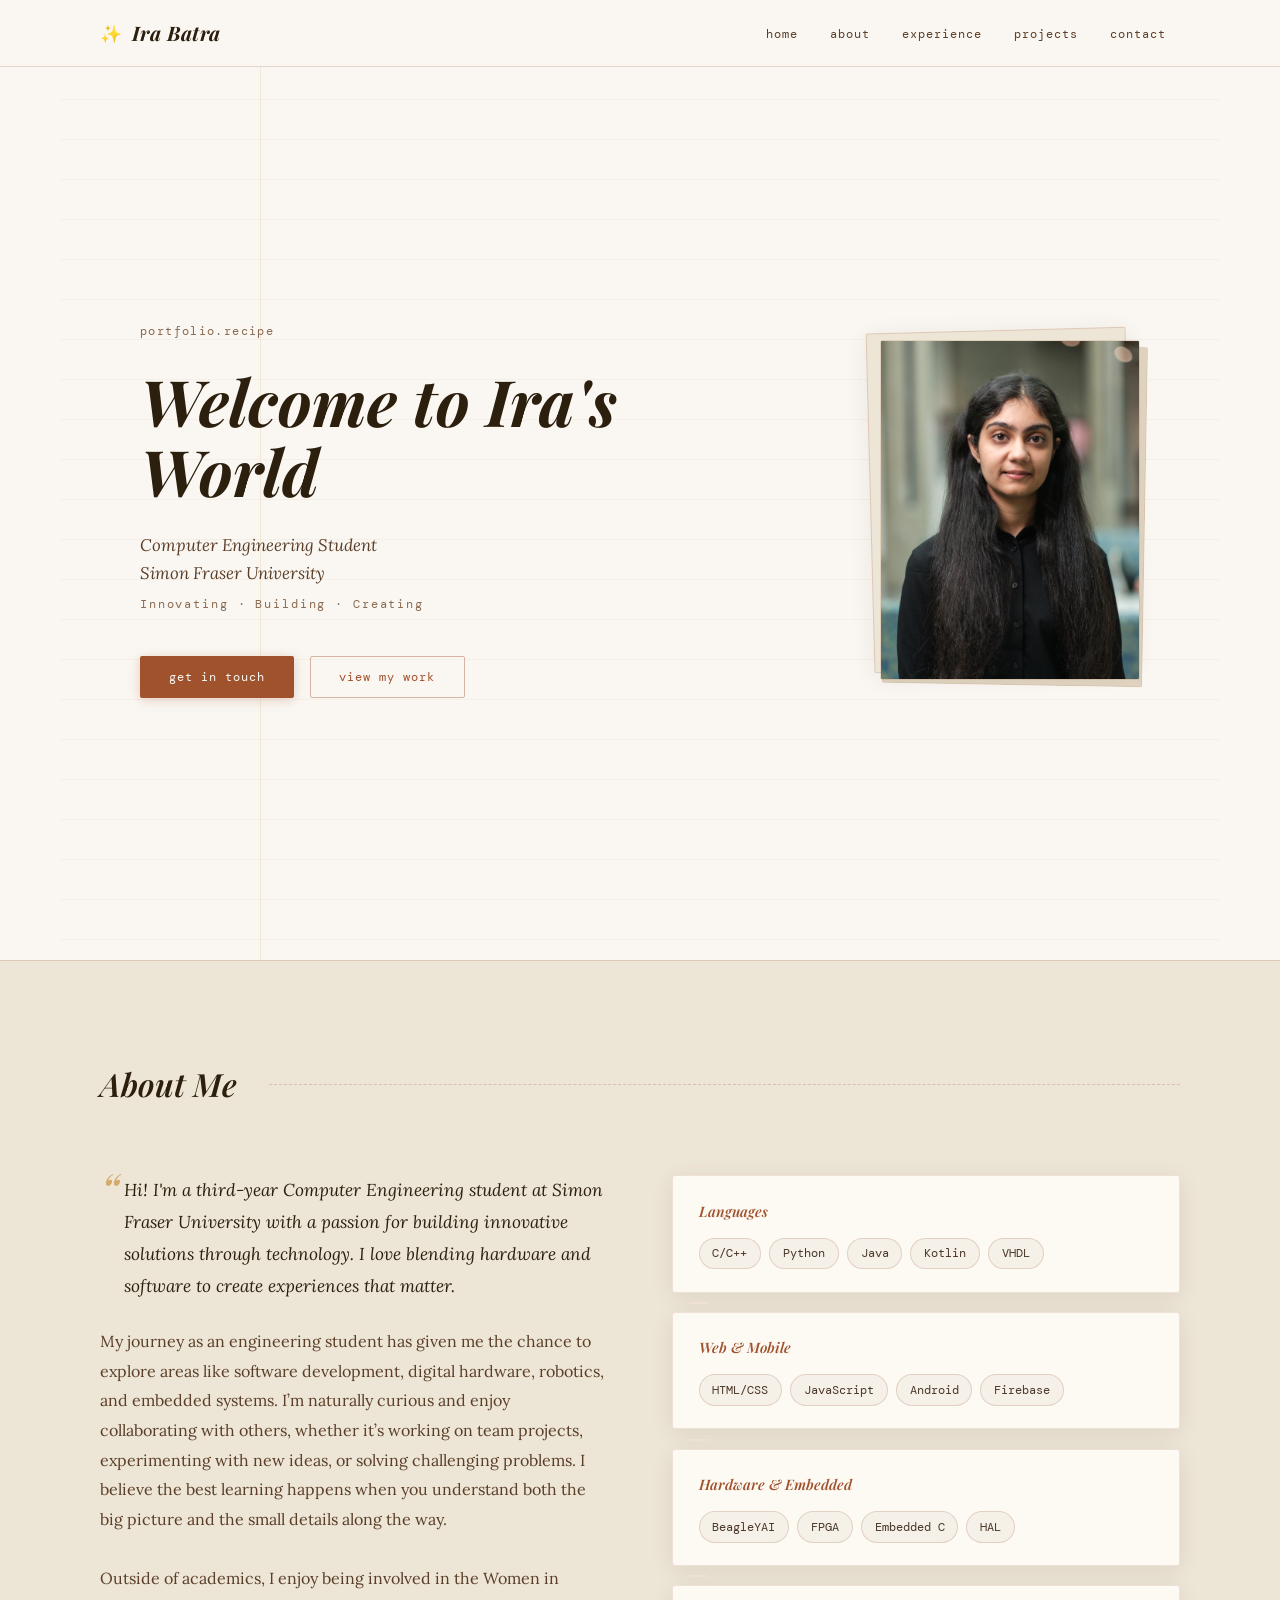
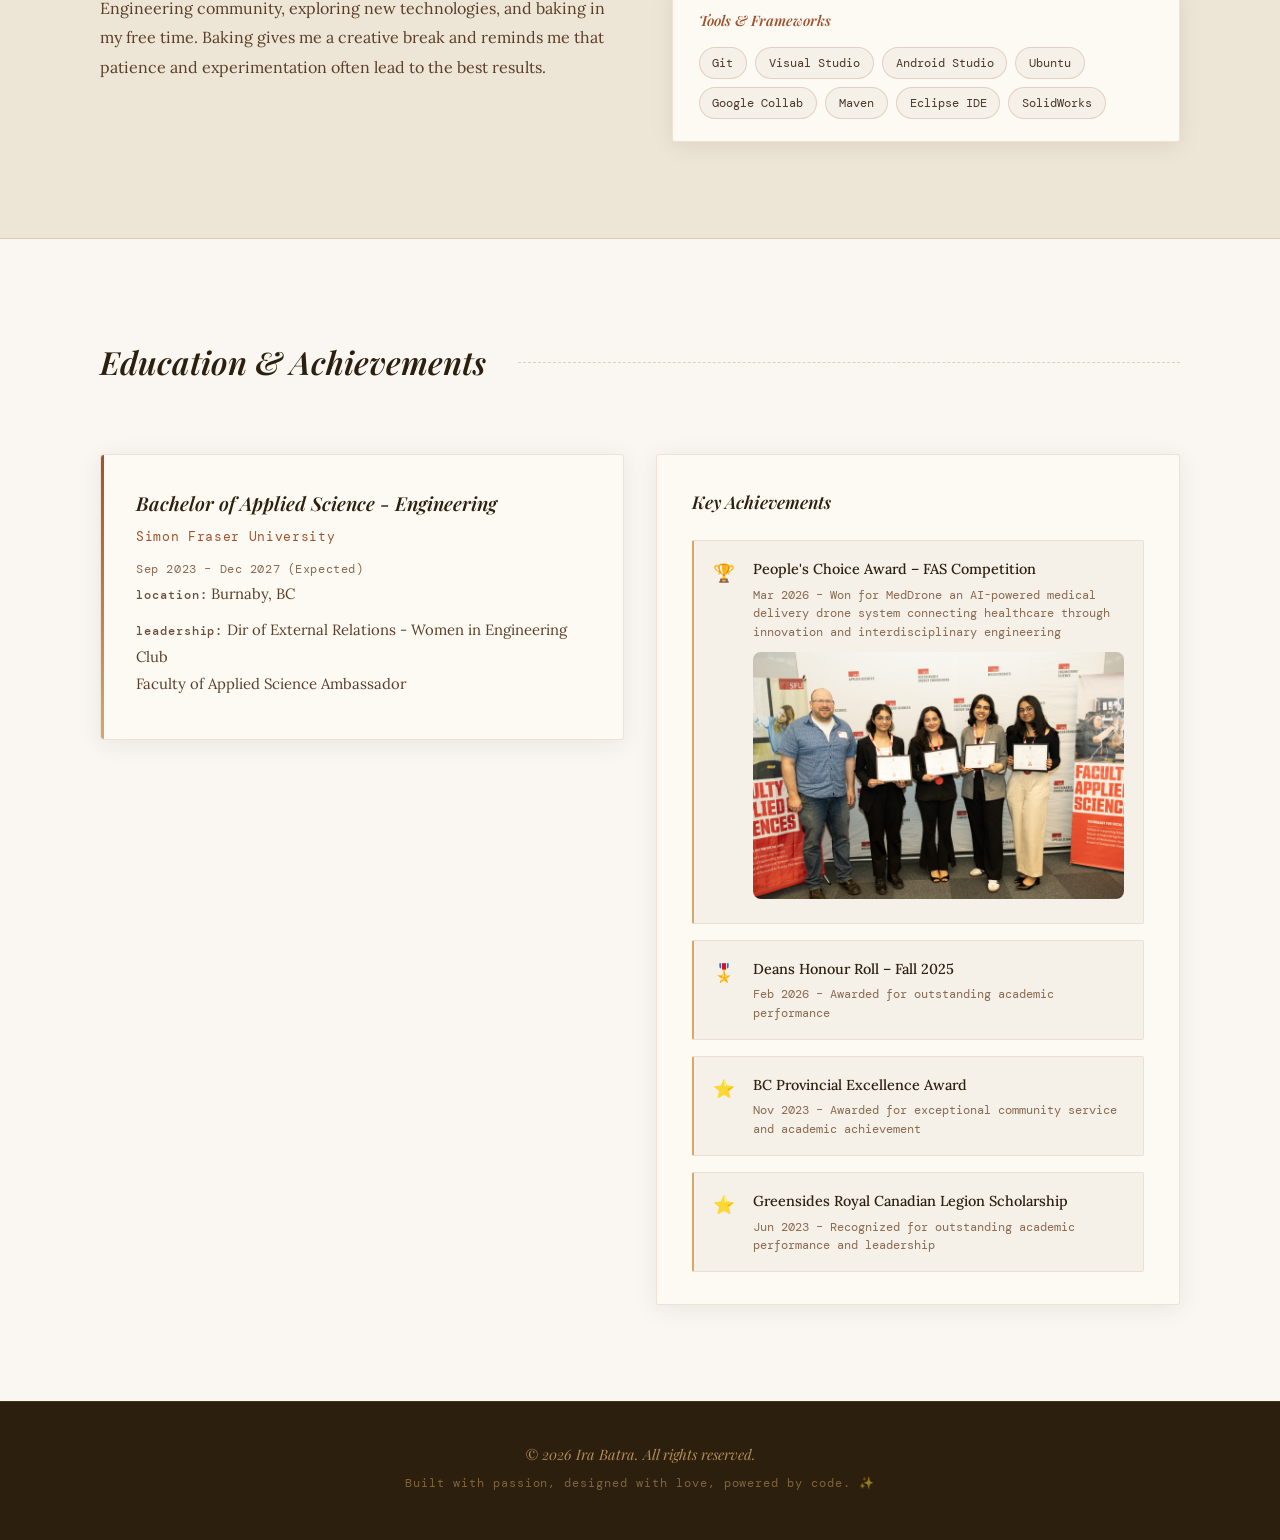
==== commit 622c117f: "Changed Layout" ====
--- a/index.html
+++ b/index.html
@@ -15,12 +15,11 @@
                 <span class="logo-text">Ira Batra</span>
             </div>
             <ul class="nav-menu">
-                <li><a href="#home" class="nav-link">Home</a></li>
-                <li><a href="#about" class="nav-link">About</a></li>
-                <li><a href="#experience" class="nav-link">Experience</a></li>
-                <li><a href="#projects" class="nav-link">Projects</a></li>
-                <li><a href="#education" class="nav-link">Education</a></li>
-                <li><a href="#contact" class="nav-link">Contact</a></li>
+                <li><a href="index.html" class="nav-link">Home</a></li>
+                <li><a href="index.html#about" class="nav-link">About</a></li>
+                <li><a href="experience.html" class="nav-link">Experience</a></li>
+                <li><a href="projects.html" class="nav-link">Projects</a></li>
+                <li><a href="contact.html" class="nav-link">Contact</a></li>
             </ul>
             <div class="hamburger">
                 <span></span>
@@ -40,10 +39,10 @@
                 </p>
                 <p class="subtitle">Innovating · Building · Creating</p>
                 <div class="hero-buttons">
-                    <button class="btn btn-primary" onclick="document.getElementById('contact').scrollIntoView({behavior: 'smooth'})">
+                    <button class="btn btn-primary" onclick="window.location.href='contact.html'">
                         Get In Touch
                     </button>
-                    <button class="btn btn-secondary" onclick="document.getElementById('projects').scrollIntoView({behavior: 'smooth'})">
+                    <button class="btn btn-secondary" onclick="window.location.href='projects.html'">
                         View My Work
                     </button>
                 </div>
@@ -76,9 +75,10 @@
                     Hi! I'm a third-year Computer Engineering student at Simon Fraser University with a passion for building innovative solutions through technology. I love blending hardware and software to create experiences that matter.
                 </p>
                 <p>
-                    My journey spans full-stack development, embedded systems, robotics, and digital hardware design. I'm driven by curiosity, 
-                    collaboration, and the belief that great engineering comes from understanding both the big picture and the tiny details. 
-                    When I'm not coding or building circuits, you'll find me contributing to the Women in Engineering community or exploring new tech trends.
+My journey as an engineering student has given me the chance to explore areas like software development, digital hardware, robotics, and embedded systems. 
+I’m naturally curious and enjoy collaborating with others, whether it’s working on team projects, experimenting with new ideas, or solving challenging problems. I believe the best learning happens when you understand both the big picture and the small details along the way.
+<br> <br>
+Outside of academics, I enjoy being involved in the Women in Engineering community, exploring new technologies, and baking in my free time. Baking gives me a creative break and reminds me that patience and experimentation often lead to the best results.
                 </p>
             </div>
             <div class="skills-grid">
@@ -121,299 +121,9 @@
                         <span class="skill-tag">Maven</span>
                         <span class="skill-tag">Eclipse IDE</span>
                         <span class="skill-tag">SolidWorks</span>
-                        <span class="skill-tag">MATLAB</span>
-                    </div>
-                </div>
-            </div>
-        </div>
-    </section>
-
-    <!-- Experience Section -->
-    <section id="experience" class="experience">
-        <div class="section-header">
-            <h2>Work Experience</h2>
-            <div class="header-line"></div>
-        </div>
-        <div class="experience-timeline">
-            <div class="timeline-item" data-year="2025">
-                <div class="timeline-dot"><img src="image.png" alt="Robot Soccer" class="timeline-image"></div>
-                <div class="experience-card">
-                    <div class="card-header">
-                        <h3>Software Developer</h3>
-                        <p class="company">SFU Robot Soccer</p>
-                        <span class="date">Nov 2025 – Present</span>
-                    </div>
-                    <p class="location">Burnaby, BC</p>
-                    <ul class="highlights">
-                        <li>Contributed to autonomous robotics software in C++, working on path planning and motion control</li>
-                        <li>Real-time system synchronization across planning, control, and GUI modules</li>
-                        <li>Collaborated through Git workflows with AI-focused development</li>
-                    </ul>
-                </div>
-            </div>
-
-            <div class="timeline-item" data-year="2025">
-                <div class="timeline-dot"><img src="algo.png" alt="Algo Communications" class="timeline-image"></div>
-                <div class="experience-card">
-                    <div class="card-header">
-                        <h3>Electromechanical Testing Engineer</h3>
-                        <p class="company">Algo Communications</p>
-                        <span class="date">Jan 2025 – April 2025</span>
-                    </div>
-                    <p class="location">Burnaby, BC</p>
-                    <ul class="highlights">
-                        <li>Programmed and configured firmware on 100+ production PCBs</li>
-                        <li>Diagnosed and recovered 20+ locked PCBs, reduced rework by 30%</li>
-                        <li>Firmware validation and diagnostics via UART interfaces and Linux terminals</li>
-                    </ul>
-                </div>
-            </div>
-
-            <div class="timeline-item" data-year="2024">
-                <div class="timeline-dot"><img src="Mathnasium_Logo.jpg" alt="Mathnasium" class="timeline-image"></div>
-                <div class="experience-card">
-                    <div class="card-header">
-                        <h3>Math Instructor</h3>
-                        <p class="company">Mathnasium</p>
-                        <span class="date">Oct 2024 – Feb 2025</span>
-                    </div>
-                    <p class="location">Surrey, BC</p>
-                    <ul class="highlights">
-                        <li>Taught math clearly and engagingly to help students understand material</li>
-                        <li>Encouraged supportive learning environment</li>
-                        <li>Collaborated to enhance teaching strategies and improve outcomes</li>
-                    </ul>
-                </div>
-            </div>
-
-            <div class="timeline-item" data-year="2022">
-                <div class="timeline-dot"><img src="starbucks_PNG5.png" alt="Starbucks" class="timeline-image"></div>
-                <div class="experience-card">
-                    <div class="card-header">
-                        <h3>Barista</h3>
-                        <p class="company">Starbucks Coffee Company</p>
-                        <span class="date">Jun 2022 – Sep 2022</span>
-                    </div>
-                    <p class="location">Langley, BC</p>
-                    <ul class="highlights">
-                        <li>Ensured prompt and efficient customer service</li>
-                        <li>Excelled in multitasking in high-pressure environments</li>
-                        <li>Developed strong communication and attention to detail</li>
-                    </ul>
-                </div>
-            </div>
-        </div>
-    </section>
-
-    <!-- Projects Section -->
-    <section id="projects" class="projects">
-        <div class="section-header">
-            <h2>Featured Projects</h2>
-            <div class="header-line"></div>
-        </div>
-        <div class="projects-grid">
-              <div class="project-card">
-                <div class="project-header">
-                    <span class="project-icon">🚁</span>
-                    <h3>MedDrone – AI-Powered Medical Delivery System</h3>
-                </div>
-                <p class="project-date">Jan 2026 – Mar 2026</p>
-                <p class="project-description">
-                    Developed an AI-powered autonomous medical delivery drone system combining computing science, engineering, mechatronics, and sustainable energy optimization. Integrated live drone camera feed into web interface for real-time monitoring. Won People's Choice Award at FAS Competition for innovative approach to healthcare equity.
-                </p>
-                <div class="tech-stack">
-                    <span>AI/Machine Learning</span>
-                    <span>Drone Systems</span>
-                    <span>Web Interface</span>
-                    <span>Live Camera Feed</span>
-                </div>
-            </div>
-
-            <div class="project-card">
-                <div class="project-header">
-                    <span class="project-icon">💰</span>
-                    <h3>CoinCoach – Crypto Learning Platform</h3>
-                </div>
-                <p class="project-date">Jan 2026</p>
-                <p class="project-description">
-                    Built an interactive crypto education web platform with Next.js, React, and Tailwind CSS using a modern dark mode UI. Developed simulation tools with realistic market trends and integrated AI guidance using Gemini API for concept explanation and safe decision-making support.
-                </p>
-                <div class="tech-stack">
-                    <span>Next.js</span>
-                    <span>React</span>
-                    <span>Tailwind CSS</span>
-                    <span>Gemini API</span>
-                    <span>Market Simulation</span>
-                </div>
-            </div>
-
-            <div class="project-card">
-                <div class="project-header">
-                    <span class="project-icon">🍕</span>
-                    <h3>Campus Cravings – Android Mobile App</h3>
-                </div>
-                <p class="project-date">Oct 2025</p>
-                <p class="project-description">
-                    Developed an Android app during Hackathon enabling student food delivery. Built UI in Android Studio with Material Design, integrated Firebase Realtime Database, and Leaflet API for tracking.
-                </p>
-                <div class="tech-stack">
-                    <span>Kotlin</span>
-                    <span>Android Studio</span>
-                    <span>Firebase</span>
-                    <span>Leaflet API</span>
-                </div>
-            </div>
-
-            <div class="project-card">
-                <div class="project-header">
-                    <span class="project-icon">🎵</span>
-                    <h3>Road Rhythm – Car Stereo System</h3>
-                </div>
-                <p class="project-date">Sept 2025 – Dec 2025</p>
-                <p class="project-description">
-                    Built a Bluetooth-enabled car stereo system on BeagleYAI with music-responsive LED lighting. Integrated accelerometer, temperature sensor, magnetometer, and real-time data display on 16×2 LCD.
-                </p>
-                <div class="tech-stack">
-                    <span>C</span>
-                    <span>BeagleYAI</span>
-                    <span>Bluetooth</span>
-                    <span>Embedded Systems</span>
-                </div>
-            </div>
-
-            <div class="project-card">
-                <div class="project-header">
-                    <span class="project-icon">🎮</span>
-                    <h3>2D Java Game</h3>
-                </div>
-                <p class="project-date">Sept 2025 – Nov 2025</p>
-                <p class="project-description">
-                    Built a 2D Java game in a 4-person team using OOP principles, sprite animation, and collision detection. Implemented comprehensive unit/integration tests with JUnit and managed project with Maven.
-                </p>
-                <div class="tech-stack">
-                    <span>Java</span>
-                    <span>OOP</span>
-                    <span>JUnit</span>
-                    <span>Maven</span>
-                </div>
-            </div>
-
-            <div class="project-card">
-                <div class="project-header">
-                    <span class="project-icon">⏰</span>
-                    <h3>Reaction Timer Game</h3>
-                </div>
-                <p class="project-date">Sept 2025 – Oct 2025</p>
-                <p class="project-description">
-                    Developed an embedded reaction timer game in C for BeagleYAI with hardware-level LED and joystick control. Implemented millisecond-level precision timing and modular HAL design.
-                </p>
-                <div class="tech-stack">
-                    <span>C</span>
-                    <span>BeagleYAI</span>
-                    <span>HAL</span>
-                    <span>Embedded Systems</span>
-                </div>
-            </div>
-            <div class="project-card">
-                <div class="project-header">
-                    <span class="project-icon">🛒</span>
-                    <h3>CartQuest – Gamified Grocery Shopping</h3>
-                </div>
-                <p class="project-date">Sept 2025</p>
-                <p class="project-description">
-                    Built an interactive, gamified grocery shopping web app using HTML, CSS, and JavaScript with animated UI elements including glowing buttons and dynamic backgrounds. Implemented cuisine-to-dish selection and drag-and-drop interactions to simulate shopping.
-                </p>
-                <div class="tech-stack">
-                    <span>HTML</span>
-                    <span>CSS</span>
-                    <span>JavaScript</span>
-                    <span>Drag & Drop</span>
-                    <span>CSS Animations</span>
-                </div>
-            </div>
-
-            <div class="project-card">
-                <div class="project-header">
-                    <span class="project-icon">🤖</span>
-                    <h3>Cycle-Accurate RISC-V CPU Pipeline Simulator</h3>
-                </div>
-                <p class="project-date">May 2025 – Aug 2025</p>
-                <p class="project-description">
-                    Engineered a cycle-accurate 5-stage RISC-V pipeline in C featuring instruction fetch, decode, execute, memory, and write-back stages. Resolved structural, data, and control hazards with forwarding and stall logic.
-                </p>
-                <div class="tech-stack">
-                    <span>C</span>
-                    <span>RISC-V</span>
-                    <span>CPU Architecture</span>
-                </div>
-            </div>
-
-            <div class="project-card">
-                <div class="project-header">
-                    <span class="project-icon">⏱️</span>
-                    <h3>Digital Alarm Clock System</h3>
-                </div>
-                <p class="project-date">Sept 2024 – Dec 2024</p>
-                <p class="project-description">
-                    Designed and implemented a digital alarm clock system using VHDL with FSM for multiple modes. Utilized 7-segment displays, LEDs, and tested on FPGA for accuracy and performance.
-                </p>
-                <div class="tech-stack">
-                    <span>VHDL</span>
-                    <span>FPGA</span>
-                    <span>FSM</span>
-                    <span>Digital Design</span>
-                </div>
-            </div>
-
-            <div class="project-card">
-                <div class="project-header">
-                    <span class="project-icon">🌳</span>
-                    <h3>Abstract Syntax Tree & File System</h3>
-                </div>
-                <p class="project-date">May 2024 – Aug 2024</p>
-                <p class="project-description">
-                    Developed an AST and file system for a C++ language subset. Implemented tokenizer for code parsing and tree-based file system with pre/in/post-order traversal.
-                </p>
-                <div class="tech-stack">
-                    <span>C++</span>
-                    <span>Data Structures</span>
-                    <span>Algorithms</span>
-                </div>
-            </div>
-
-            <div class="project-card">
-                <div class="project-header">
-                    <span class="project-icon">🔌</span>
-                    <h3>PCB Soldering Project</h3>
-                </div>
-                <p class="project-date">Sept 2023 – Dec 2023</p>
-                <p class="project-description">
-                    Built a simple circuit demonstrating soldering skills in engineering science class. Applied theoretical knowledge in practical project, enhancing electronic assembly skills.
-                </p>
-                <div class="tech-stack">
-                    <span>Electronics</span>
-                    <span>PCB</span>
-                    <span>Soldering</span>
-                </div>
-            </div>
-
-            <div class="project-card">
-                <div class="project-header">
-                    <span class="project-icon">🛡️</span>
-                    <h3>Cyber Safety Website</h3>
-                </div>
-                <p class="project-date">Nov 2020 – Dec 2020</p>
-                <p class="project-description">
-                    Built a website using HTML and CSS as a school project to educate on cyber safety. Developed informative content and ensured accessibility across devices.
-                </p>
-                <div class="tech-stack">
-                    <span>HTML</span>
-                    <span>CSS</span>
-                    <span>Web Design</span>
-                </div>
-            </div>
-
-            
+                    </div>
+                </div>
+            </div>
         </div>
     </section>
 
@@ -440,121 +150,39 @@
             </div>
 
             <div class="achievements">
-    <h3> Key Achievements</h3>
-
-    <div class="achievement-list">
-
-        <div class="achievement-item">
-            <span class="achievement-icon">🏆</span>
-            <div>
-                <h4>People's Choice Award – FAS Competition</h4>
-                <p>Mar 2026 – Won for MedDrone an AI-powered medical delivery drone system connecting healthcare through innovation and interdisciplinary engineering</p>
-                <img src="SFU_20260304_1447.jpg" alt="MedDrone Team" style="margin-top: 10px; border-radius: 8px; max-width: 100%; height: auto;">
-            </div>
-        </div>
-
-        <div class="achievement-item">
-            <span class="achievement-icon">🎖️</span>
-            <div>
-                <h4>Deans Honour Roll – Fall 2025</h4>
-                <p>Feb 2026 – Awarded for outstanding academic performance</p>
-            </div>
-        </div>
-
-        <div class="achievement-item">
-            <span class="achievement-icon">⭐</span>
-            <div>
-                <h4>BC Provincial Excellence Award</h4>
-                <p>Nov 2023 – Awarded for exceptional community service and academic achievement</p>
-            </div>
-        </div>
-
-        <div class="achievement-item">
-            <span class="achievement-icon">⭐</span>
-            <div>
-                <h4>Greensides Royal Canadian Legion Scholarship</h4>
-                <p>Jun 2023 – Recognized for outstanding academic performance and leadership</p>
-            </div>
-        </div>
-
-    </div>
-</div>
-
-            <div class="extracurricular">
-                <h3> Extracurricular & Volunteering</h3>
-                <div class="extracurricular-list">
-                    <div class="extracurricular-item">
-                        <h4>Women in Engineering Club – Dir of External Relations</h4>
-                        <p>Jan 2024 – Present | SFU</p>
-                        <p class="small-text">Designed promotional materials and organized networking events for women in engineering</p>
-                    </div>
-                    <div class="extracurricular-item">
-                        <h4>SFU Events Volunteer</h4>
-                        <p>Sept 2023 – Present</p>
-                        <p class="small-text">Volunteered at OpFair 2024 and ESSS Engineering Competition</p>
-                    </div>
-                    <div class="extracurricular-item">
-                        <h4>Math Peer Tutor</h4>
-                        <p>Sept 2022 – Jun 2023</p>
-                        <p class="small-text">Tutored students in grades 8-12 and language/cultural programs</p>
-                    </div>
-                    <div class="extracurricular-item">
-                        <h4>City of Surrey Volunteer</h4>
-                        <p>Jul 2022 – Aug 2023</p>
-                        <p class="small-text">Supported community development through Partner in Parks and community kitchen initiatives</p>
-                    </div>
-                </div>
-            </div>
-        </div>
-    </section>
-
-    <!-- Contact Section -->
-    <section id="contact" class="contact">
-        <div class="section-header">
-            <h2>Let's Connect!</h2>
-            <div class="header-line"></div>
-        </div>
-        <div class="contact-container">
-            <div class="contact-info">
-                <h3>Get In Touch</h3>
-                <p>I'm always interested in new projects, collaborations, and opportunities. Feel free to reach out!</p>
-                <div class="contact-links-group">
-                    <a href="mailto:irabatra21@gmail.com.com" class="contact-link">
-                        <span class="link-icon">✉️</span>
-                        <span>Email Me</span>
-                    </a>
-                    <a href="https://github.com/iba21-04" target="_blank" class="contact-link">
-                        <span class="link-icon">💻</span>
-                        <span>GitHub</span>
-                    </a>
-                    <a href="https://www.linkedin.com/in/ira-batra-20b512243/" target="_blank" class="contact-link">
-                        <span class="link-icon">🔗</span>
-                        <span>LinkedIn</span>
-                    </a>
-                </div>
-            </div>
-
-            <form class="contact-form" id="contactForm">
-                <div class="form-group">
-                    <label for="name">Your Name</label>
-                    <input type="text" id="name" name="name" required>
-                    <div class="input-glow"></div>
-                </div>
-
-                <div class="form-group">
-                    <label for="email">Your Email</label>
-                    <input type="email" id="email" name="email" required>
-                    <div class="input-glow"></div>
-                </div>
-
-                <div class="form-group">
-                    <label for="message">Message</label>
-                    <textarea id="message" name="message" rows="5" required></textarea>
-                    <div class="input-glow"></div>
-                </div>
-
-                <button type="submit" class="btn btn-primary btn-submit">Send Message</button>
-            </form>
+                <h3>Key Achievements</h3>
+                <div class="achievement-list">
+                    <div class="achievement-item">
+                        <span class="achievement-icon">🏆</span>
+                        <div>
+                            <h4>People's Choice Award – FAS Competition</h4>
+                            <p>Mar 2026 – Won for MedDrone an AI-powered medical delivery drone system connecting healthcare through innovation and interdisciplinary engineering</p>
+                            <img src="SFU_20260304_1447.jpg" alt="MedDrone Team" style="margin-top: 10px; border-radius: 8px; max-width: 100%; height: auto;">
+                        </div>
+                    </div>
+                    <div class="achievement-item">
+                        <span class="achievement-icon">🎖️</span>
+                        <div>
+                            <h4>Deans Honour Roll – Fall 2025</h4>
+                            <p>Feb 2026 – Awarded for outstanding academic performance</p>
+                        </div>
+                    </div>
+                    <div class="achievement-item">
+                        <span class="achievement-icon">⭐</span>
+                        <div>
+                            <h4>BC Provincial Excellence Award</h4>
+                            <p>Nov 2023 – Awarded for exceptional community service and academic achievement</p>
+                        </div>
+                    </div>
+                    <div class="achievement-item">
+                        <span class="achievement-icon">⭐</span>
+                        <div>
+                            <h4>Greensides Royal Canadian Legion Scholarship</h4>
+                            <p>Jun 2023 – Recognized for outstanding academic performance and leadership</p>
+                        </div>
+                    </div>
+                </div>
+            </div>
         </div>
     </section>
 
@@ -571,4 +199,4 @@
 
     <script src="js/script.js"></script>
 </body>
-</html>
+</html>
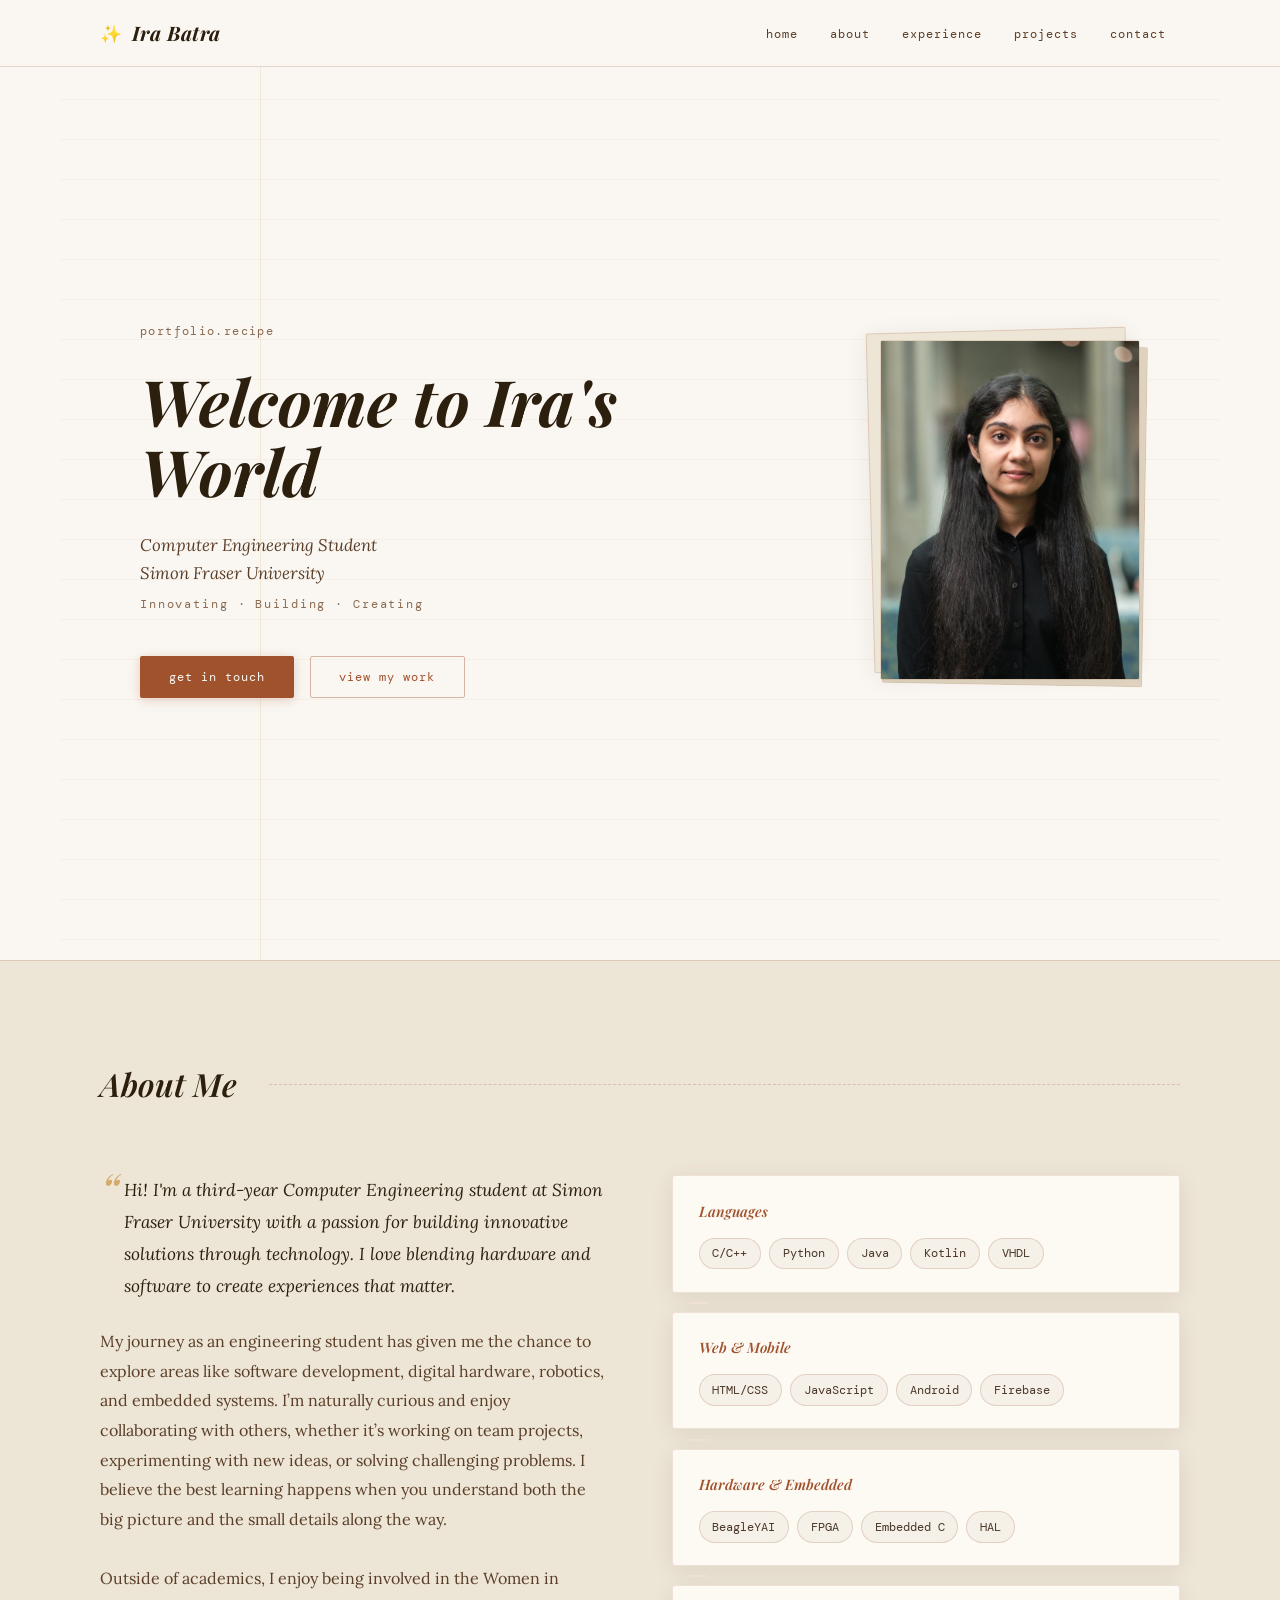
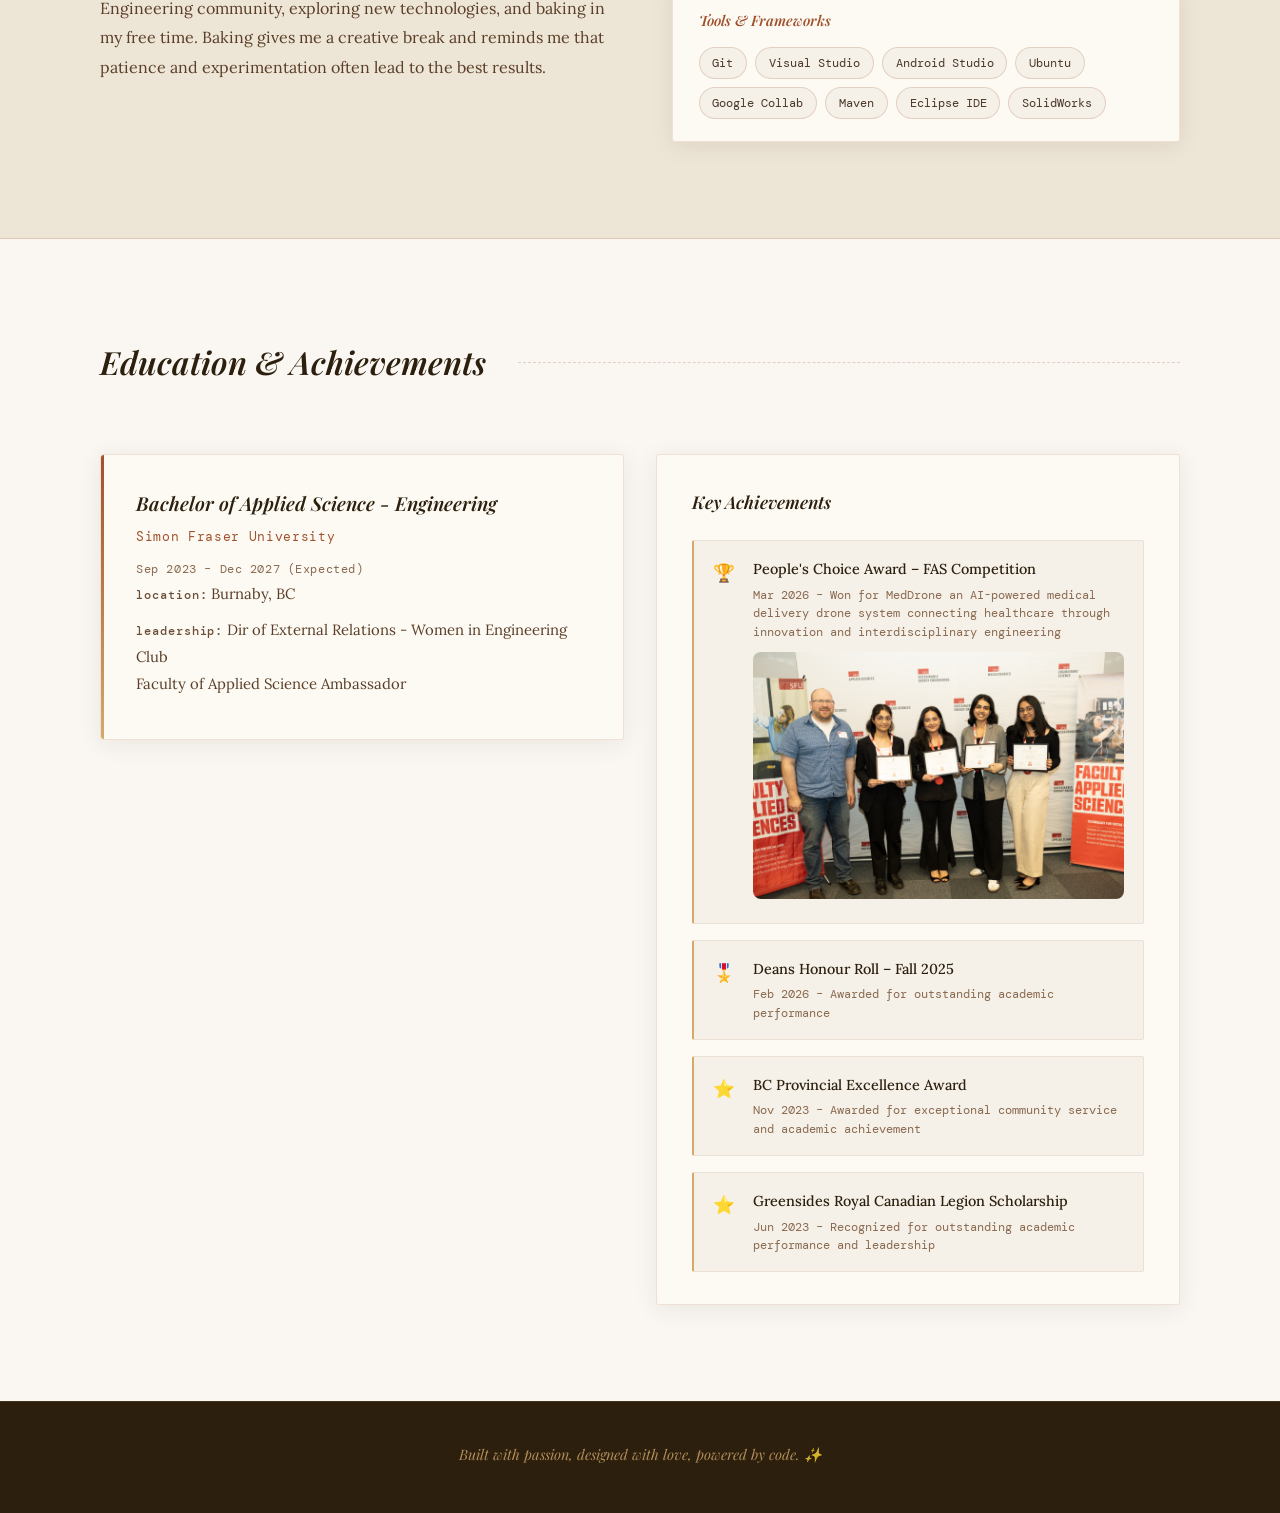
==== commit aeb02e85: "updated footer" ====
--- a/index.html
+++ b/index.html
@@ -189,7 +189,7 @@
     <!-- Footer -->
     <footer class="footer">
         <div class="footer-content">
-            <p>&copy; 2026 Ira Batra. All rights reserved.</p>
+            
             <p>Built with passion, designed with love, powered by code. ✨</p>
         </div>
     </footer>
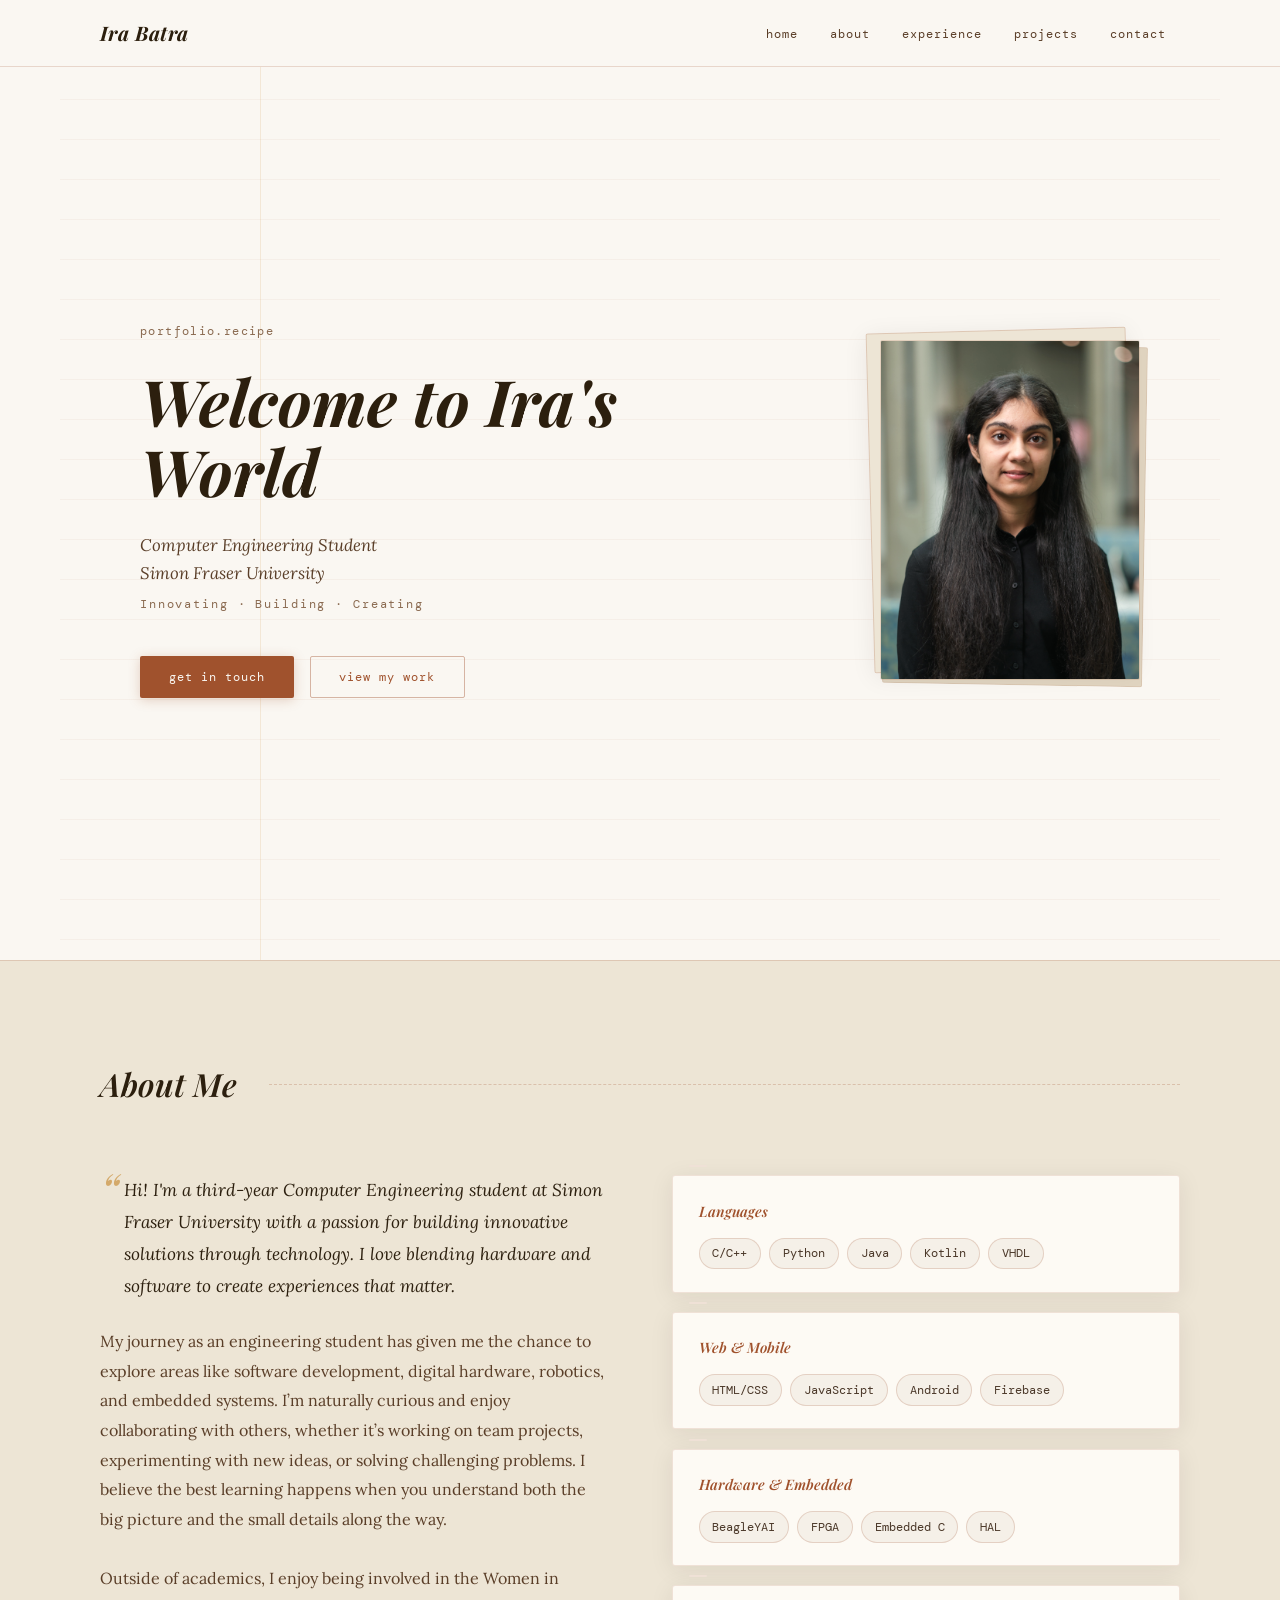
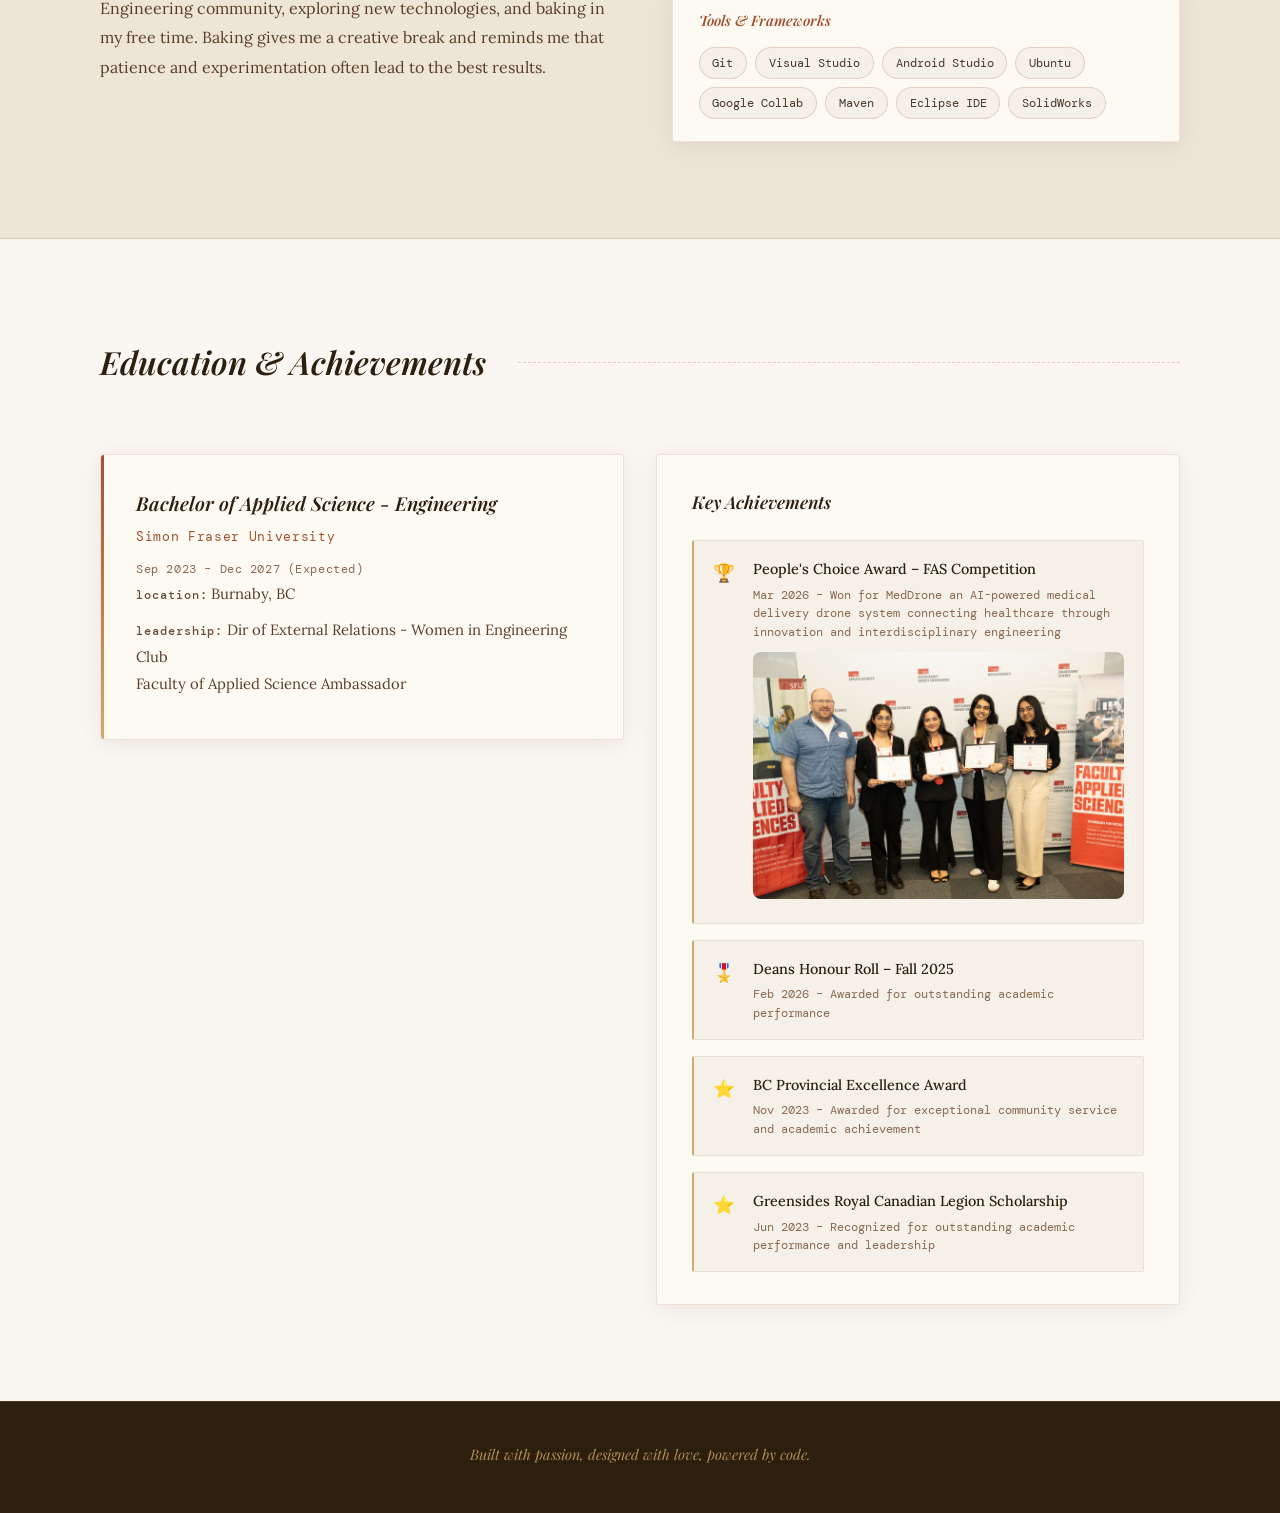
==== commit 394afbfe: "Updated Projects" ====
--- a/index.html
+++ b/index.html
@@ -11,7 +11,7 @@
     <nav class="navbar">
         <div class="nav-container">
             <div class="nav-logo">
-                <span class="logo-icon">✨</span>
+               
                 <span class="logo-text">Ira Batra</span>
             </div>
             <ul class="nav-menu">
@@ -190,7 +190,7 @@
     <footer class="footer">
         <div class="footer-content">
             
-            <p>Built with passion, designed with love, powered by code. ✨</p>
+            <p>Built with passion, designed with love, powered by code. </p>
         </div>
     </footer>
 
